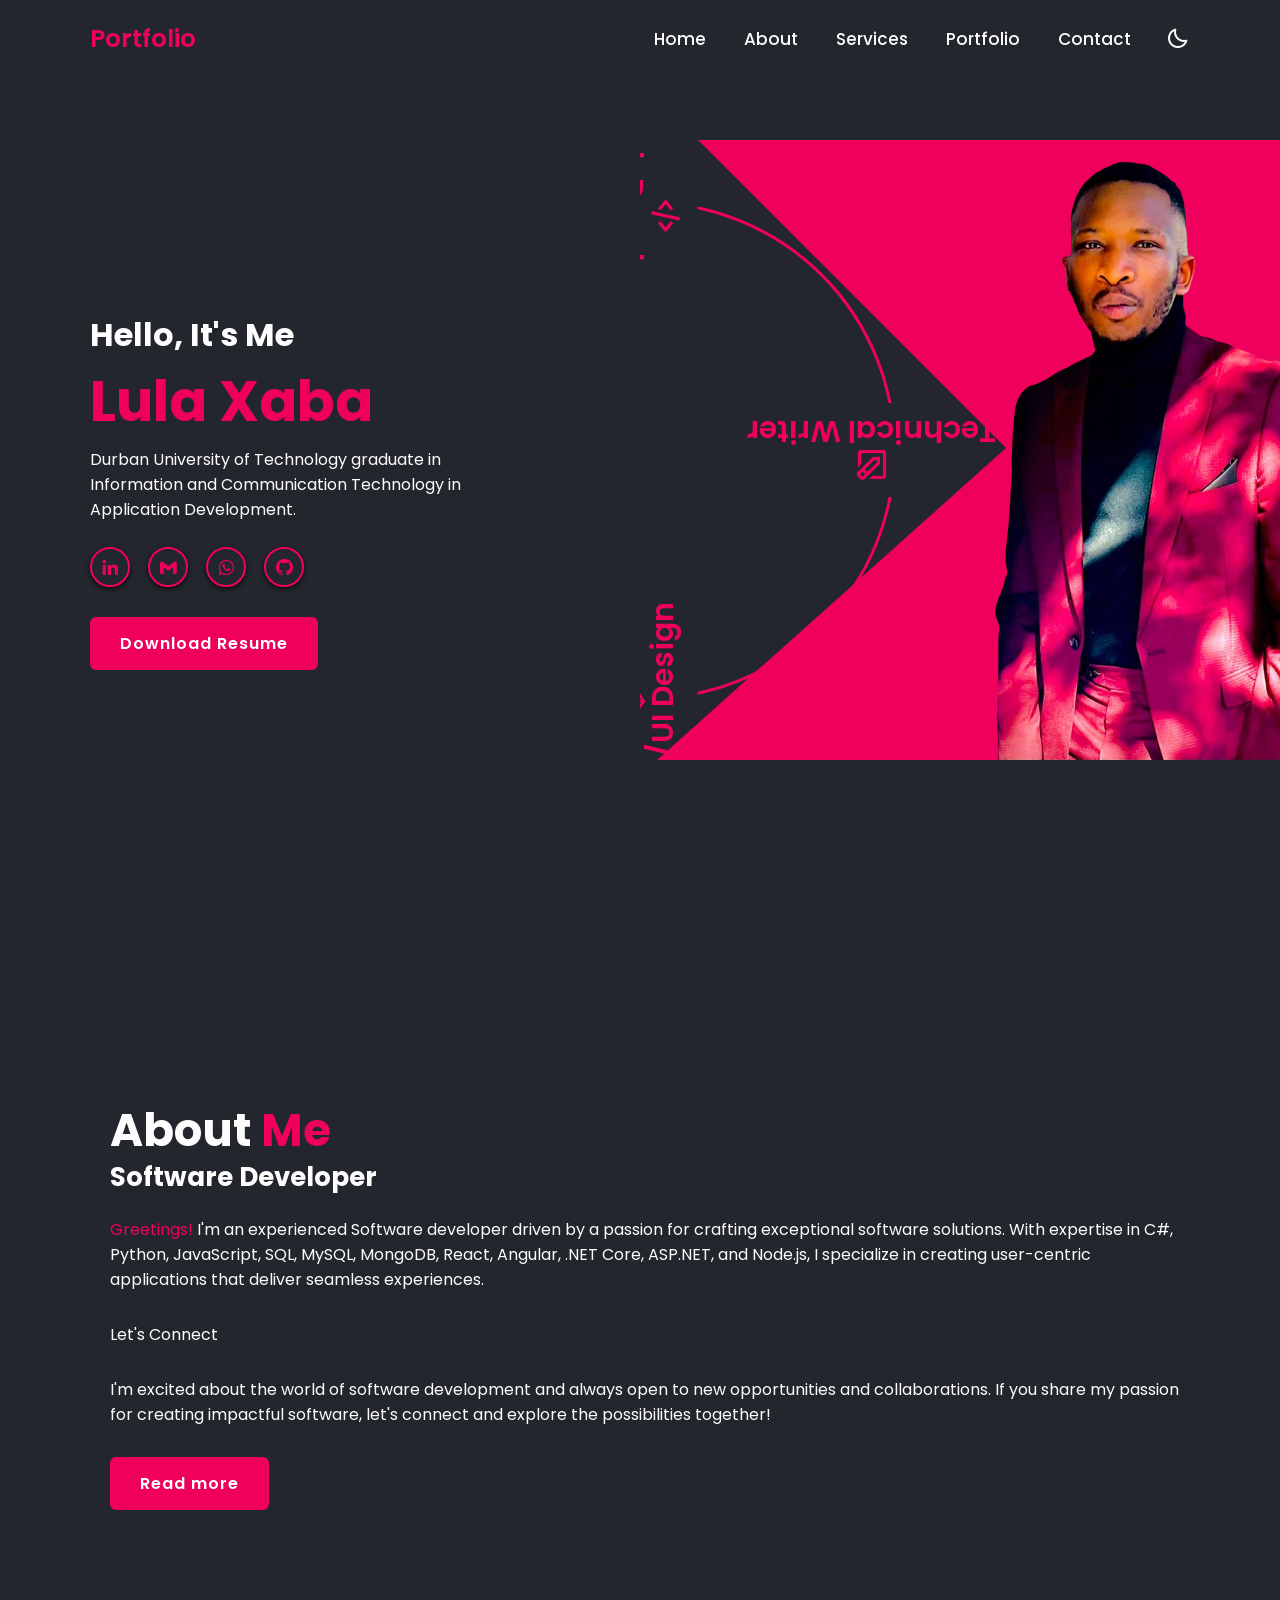
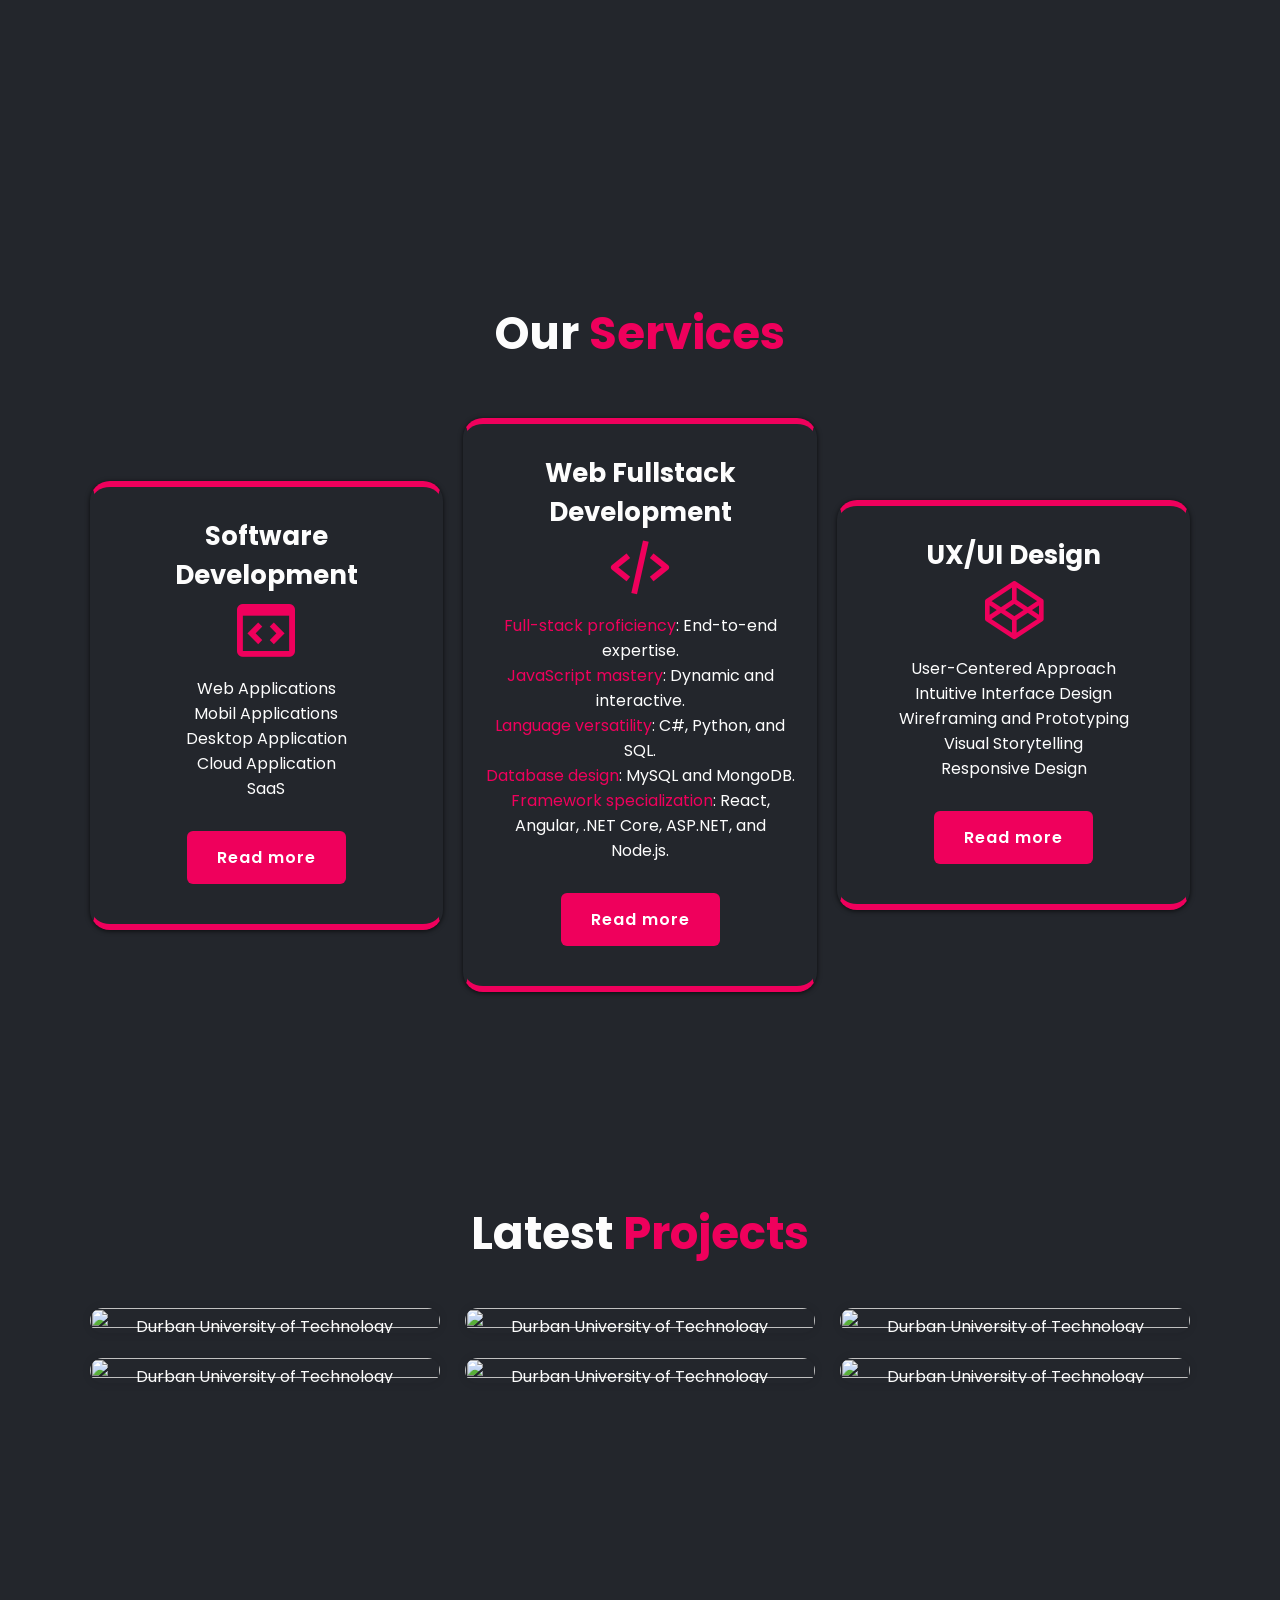
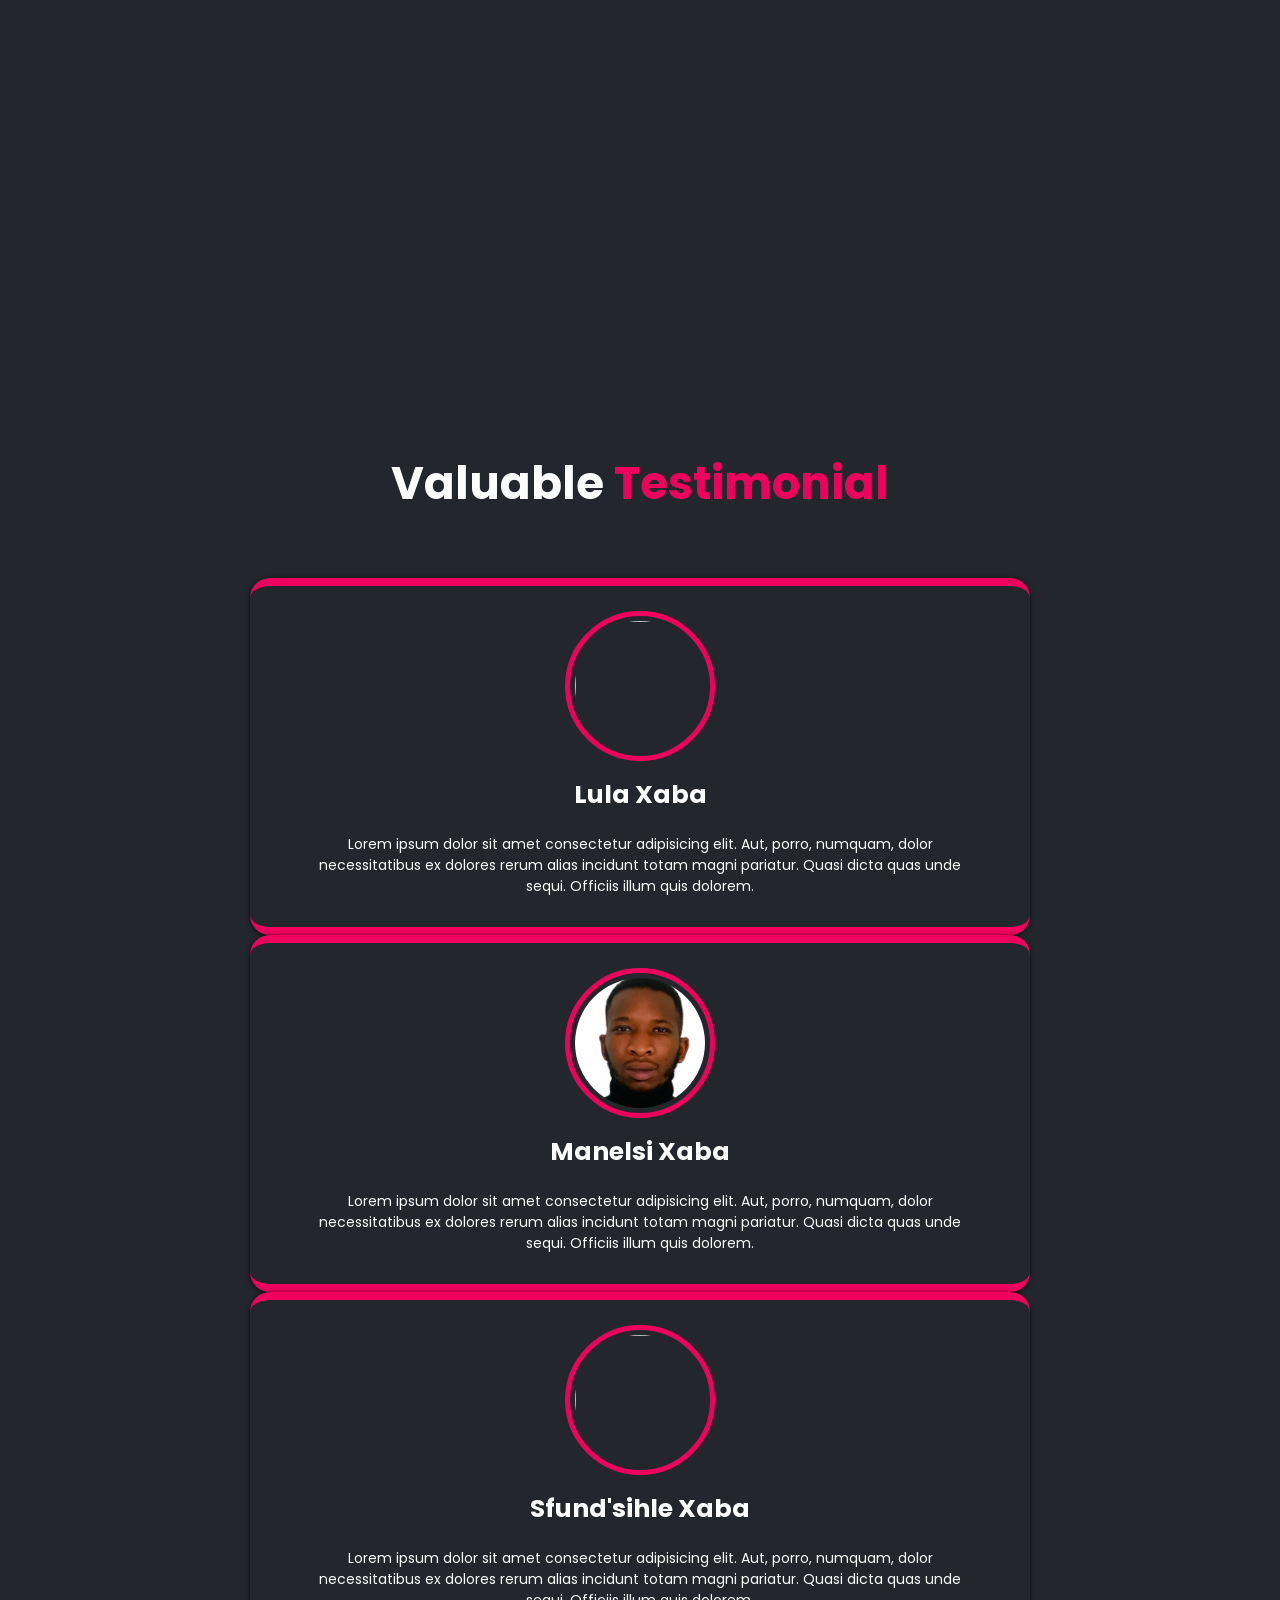
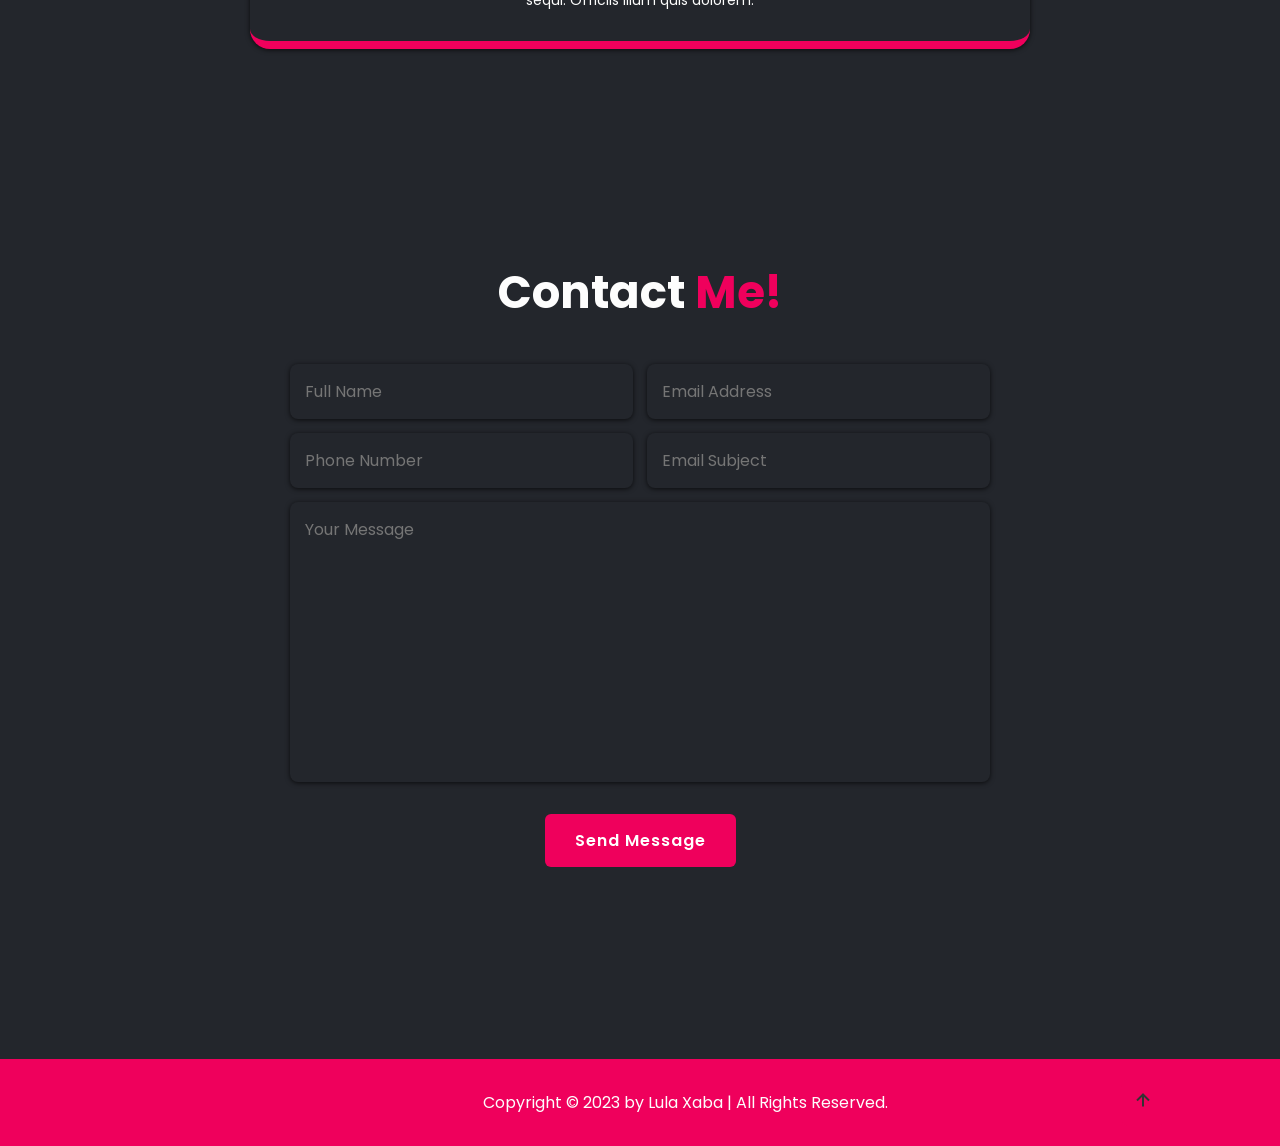
==== LulaPortfolio-11/index.html @ 1a8c3f32 "Update index.html" ====
<!DOCTYPE html>
<html lang="en">
<head>
  <meta charset="UTF-8">
  <meta name="viewport" content="width=device-width, initial-scale=1.0">
  <title>Lula-Xaba</title>

 <!-- swipper CSS -->
 <link rel="stylesheet" href="https://cdn.jsdelivr.net/npm/swipper@9/swipper-bundle.min.css"/>

 <!-- Box icons -->
  <link href="https://unpkg.com/boxicons@2.1.4/css/boxicons.min.css" rel="stylesheet">

  <link rel="icon" type="image/png" href="favicon.png">

 <!-- CSS -->
 <link rel="stylesheet" type="text/css" href="styles.css">
  <link rel="stylesheet" href="style.css">
</head>

<body>
 <!-- Header -->
 <header class="header">
    <a href="#" class="logo">Portfolio</a>
    <box-icon name="menu" id="menu-icon"></box-icon>
    <nav class="navbar">
      <a href="#home" class="active">Home</a>
      <a href="#about">About</a>
      <a href="#services">Services</a>
      <a href="#portfolio">Portfolio</a>
      <a href="#contact">Contact</a>
    </nav>

    <div class="bx bx-moon" id="darkMode-icon"></div>
     <div class="bx bx-menu" id="menu-icon"></div>
 </header>

 <!-- Home section design -->
  <section class="home" id="home">
    <div class="home-content">
      <h3>Hello, It's Me</h3>
      <h1><span>Lula Xaba</span></h1>
      <p>Durban University of Technology graduate in Information and Communication Technology in Application Development.</p>

      <div class="social-media">
        <a href="https://www.linkedin.com/in/lula-xaba-4aa545232/"><i class="bx bxl-linkedin"></i></a>
        <a href="lula.maxprop@gmail.com"><i class="bx bxl-gmail"></i></a>
        <a href="#"><i class="bx bxl-whatsapp"></i></a>
        <a href="#"><i class="bx bxl-github"></i></a>
      </div>
      <a href="#" class="btn">Download Resume</a>
    </div>

    <div class="profession-container">
      <div class="profession-box">

        <div class="profession" style="--i:0;">
          <i class="bx bx-code-block"></i>
          <h3>Software Developer</h3>
        </div>

        <div class="profession" style="--i:1;">
          <i class="bx bx-code-alt"></i>
          <h3>Web Developer</h3>
        </div>

        <div class="profession" style="--i:2;">
          <i class='bx bx-edit' ></i>
           <h3>Technical Writer</h3>
        </div>

        <div class="profession" style="--i:3;">
          <i class="bx bxl-codepen"></i>
          <h3>UX/UI  Design </h3>
        </div>
         
        <div class="circle"></div>

      </div>

      <div class="overlay"></div>

      <div class="home-img">
        <img src="IMG/WhatsApp_Image_2023-08-05_at_00.26.35-removebg-preview.png" alt="">
      </div>

    </div>
  </section>

 <!-- About section -->
  <section class="about" id="about">
    <div class="about-img">
      <img src="img/WhatsApp_Image_2023-08-05_at_00.26.35-removebg-preview.png" alt="">
    </div>

    <div class="about-content">
      <h2 class="heading">About <span>Me</span></h2>
      <h3>Software Developer</h3>
      <p><span>Greetings!</span> I'm an experienced Software developer driven by a passion for crafting exceptional software solutions. With expertise in C#, Python, JavaScript, SQL, MySQL, MongoDB, React, Angular, .NET Core, ASP.NET, and Node.js, I specialize in creating user-centric applications that deliver seamless experiences.

        <P>Let's Connect</P>
        <p>I'm excited about the world of software development and always open to new opportunities and collaborations. If you share my passion for creating impactful software, let's connect and explore the possibilities together!</p>
        
        </p>

      <a href="#" class="btn">Read more</a>
    </div>
  </section>

 <!-- Services section -->
  <section class="services" id="services">
    <h2 class="heading">Our <span>Services</span></h2>

    <div class="services-container">
      <div class="services-box">
        <h3>Software Development</h3>
        <i class="bx bx-code-block"></i>
        <p>Web Applications<br>
          Mobil Applications<br>
          Desktop Application<br>
          Cloud Application<br>
          SaaS
        </p>

        <a href="#" class="btn">Read more</a>
      </div>

      <div class="services-box">
        <h3>Web Fullstack Development</h3>
        <i class="bx bx-code-alt"></i>
        <p><span>Full-stack proficiency</span>: End-to-end expertise. <br>
          <span>JavaScript mastery</span>: Dynamic and interactive.<br>
          <span>Language versatility</span>: C#, Python, and SQL. <br>
          <span>Database design</span>: MySQL and MongoDB. <br>
          <span>Framework specialization</span>: React, Angular, .NET Core, ASP.NET, and Node.js.
        </p>

        <a href="#" class="btn">Read more</a>
      </div>

      <div class="services-box">
        <h3>UX/UI Design</h3>
        <i class="bx bxl-codepen"></i>
        <p>User-Centered Approach<br>
          Intuitive Interface Design<br>
          Wireframing and Prototyping<br>
          Visual Storytelling<br>
          Responsive Design
        </p>
        <a href="#" class="btn">Read more</a>
      </div>
    </div>
  </section>

  <!-- Portfolio section -->
  <section class="portfolio" id="portfolio">
    <h2 class="heading">Latest <span>Projects</span></h2>

     <div class="portfolio-container">
       <div class="portfolio-box">
          <img src="LulaPortfolio-11/IMG/Capture11.PNG" alt="">
          <div class="portfolio-layer">
            <h4>Web Development</h4>
            <p>Durban University of Technology graduate in Information and Communication Technology in Application Development.</p>
            <a href="#"><i class='bx bx-link-external'></i></a>
            <a href="#"><i class="bx bxl-github"></i></a>
          </div>
       </div>
    
       <div class="portfolio-box">
         <img src="img/b4939e93d18ff65cfdd8b8baf148989d.gif" alt="">
         <div class="portfolio-layer">
           <h4>Web Development</h4>
           <p>Durban University of Technology graduate in Information and Communication Technology in Application Development.</p>
           <a href="#"><i class='bx bx-link-external'></i></a>
           <a href="#"><i class="bx bxl-github"></i></a>
         </div>
       </div>
   
        <div class="portfolio-box">
          <img src="img/R.gif" alt="">
          <div class="portfolio-layer">
            <h4>Web Development</h4>
            <p>Durban University of Technology graduate in Information and Communication Technology in Application Development.</p>
            <a href="#"><i class='bx bx-link-external'></i></a>
            <a href="#"><i class="bx bxl-github"></i></a>
            </div>
        </div>

        <div class="portfolio-box">
          <img src="img/v3.gif" alt="">
          <div class="portfolio-layer">
            <h4>Web Development</h4>
            <p>Durban University of Technology graduate in Information and Communication Technology in Application Development.</p>
            <a href="#"><i class='bx bx-link-external'></i></a>
            <a href="#"><i class="bx bxl-github"></i></a>
            </div>
        </div>

        <div class="portfolio-box">
          <img src="img/b937e5a1dff89148ff1291097a0a1afa.gif" alt="">
          <div class="portfolio-layer">
            <h4>Web Development</h4>
            <p>Durban University of Technology graduate in Information and Communication Technology in Application Development.</p>
            <a href="#"><i class='bx bx-link-external'></i></a>
            <a href="#"><i class="bx bxl-github"></i></a>
            </div>
        </div>

        <div class="portfolio-box">
          <img src="img/portfolio_shot1.gif" alt="">
          <div class="portfolio-layer">
            <h4>Web Development</h4>
            <p>Durban University of Technology graduate in Information and Communication Technology in Application Development.</p>
            <a href="#"><i class='bx bx-link-external'></i></a>
            <a href="#"><i class="bx bxl-github"></i></a>
            </div>
        </div>

      </div>
  </section>

  <!-- testimoial section  -->
  <div class="testimoial-container">
    <h2 class="heading">Valuable <span>Testimonial</span></h2>

    <div class="testimoial-wrapper">
      <div class="testimoial-box mySwiper">
        <div class="testimoial-content swiper-wrapper">
          <div class="testimoial-slide swiper-slide">
            <img src="IMG/Screenshot 2023-08-05 014702.png" alt="">
            <h3>Lula Xaba</h3>
            <p>Lorem ipsum dolor sit amet consectetur adipisicing elit. Aut, porro, numquam, dolor necessitatibus ex dolores rerum alias incidunt totam magni pariatur. Quasi dicta quas unde sequi. Officiis illum quis dolorem.</p>
          </div>
        </div>

        <div class="testimoial-content swiper-wrapper">
          <div class="testimoial-slide swiper-slide">
            <img src="IMG/unnamed.jpg" alt="">
            <h3>Manelsi Xaba</h3>
            <p>Lorem ipsum dolor sit amet consectetur adipisicing elit. Aut, porro, numquam, dolor necessitatibus ex dolores rerum alias incidunt totam magni pariatur. Quasi dicta quas unde sequi. Officiis illum quis dolorem.</p>
          </div>
        </div>

        <div class="testimoial-content swiper-wrapper">
          <div class="testimoial-slide swiper-slide">
            <img src="IMG/Screenshot 2023-08-05 014702.png" alt="">
            <h3>Sfund'sihle Xaba</h3>
            <p>Lorem ipsum dolor sit amet consectetur adipisicing elit. Aut, porro, numquam, dolor necessitatibus ex dolores rerum alias incidunt totam magni pariatur. Quasi dicta quas unde sequi. Officiis illum quis dolorem.</p>
          </div>
        </div>

        <div class="swiper-button-next"></div>
        <div class="swiper-button-prev"></div>
        <div class="swiper-pagination"></div>
      </div>
    </div>
  </div>

  <!-- swipper js -->
  <script src="https://cdn.jsdelivr.net/npm/swipper@9/swipper-bundle.min.js"></script>

  <!-- Contact section -->
  <section class="contact" id="contact">
    <h2 class="heading">Contact <span>Me!</span></h2>

    <form action="#">

      <div class="input-box">
        <input type="text"placeholder="Full Name">
        <input type="email"placeholder="Email Address">
      </div>

      <div class="input-box">
        <input type="number"placeholder="Phone Number">
        <input type="text"placeholder="Email Subject">
      </div>
     
      <textarea name="" id="" cols="30" rows="10"  placeholder="Your Message"></textarea>
       <input type="submit" value="Send Message" class="btn">
    </form>
  </section>
  
  <!-- footer section -->
  <footer class="footer">
    <div class="footer-text">
      <p>Copyright &copy; 2023 by Lula Xaba
        | All Rights Reserved.
      </p>
    </div>

    <div class="footer-iconTop">
      <a href="#home"><i class='bx bx-up-arrow-alt'></i></a>
    </div>
  </footer>

  <!-- scroll reveal -->
  <script src="https://unpkg.com/scrollreveal"></script>

 <script src="https://cdn.jsdelivr.net/npm/typed.js@2.0.12"></script>

  <!-- script.JS section -->
  <script src="script.js"></script>
</body>
</html>
---- LulaPortfolio-11/style.css ----
@import url('https://fonts.googleapis.com/css2?family=Poppins:wght@300;400;500;600;700;800;900&display=swap');

* {
  margin: 0;
  padding: 0;
  box-sizing: border-box;
  text-decoration: none;
  border: none;
  outline: none;
  scroll-behavior: smooth;
  font-family: 'Poppins', sans-serif;
}

:root {
  --bg-color: rgb(35, 38, 44);
  --text-color: #fdfdfd;
  --main-color: #EF005C;
  --shadow-color: rgba(0, 0, 0, .7);
}

.dark-mode{
  --bg-color: #fdfdfd;
  --white-color: #fdfdfd;
  --text-color: #333;
  --main-color: #EF005C;
  --shadow-color: rgba(0, 0, 0, .2);
}

html {
  font-size: 62.5%;
  overflow-x: hidden;
}

body {
  height: 100%;
  background: var(--bg-color);
  color: var(--text-color);
  scroll-behavior: smooth;
}

.header{
  position: fixed;
  top: 0;
  left: 0;
  width: 100%;
  padding: 2rem 7%;
  background: transparent;
  display: flex;  
  align-items: center;
  z-index: 100;
} 

.header .sticky{
  background: var(--main-color);
  box-shadow: 0.1rem 1rem var(--shadow-color);
}

.logo {
  font-size: 2.5rem;
  color: var(--main-color);
  font-weight: 600;
  cursor: default;
  margin-right: auto;
}

.navbar a {
  position: relative;
  font-size: 1.7rem;
  color: var(--white-color);
  font-weight: 500;
  margin-right: 3.5rem;
}

.navbar .sticky .navbar a{
  color:var(--text-color) ;
}

.navbar .sticky .navbar a.active{
  color: var(--main-color);
}

.navbar a.active::before{
  content: '';
  position: absolute;
  left: 0;
  bottom: -6px;
  width: 100%;
  height: .2rem;
  background: var(--white-color);
}

.navbar .sticky .navbar a::before{
  background: var(--main-color);
  opacity: .7;
}

#darkMode-icon{
  font-size: 2.4rem;
  color: var(--white-color);
  cursor: pointer;
}

.header .sticky #darkMode-icon{
  color: var(--text-color);
  opacity: .9;
}

#menu-icon{
  font-size: 3.6rem;
  color: var(--text-color);
  display: none;
}

section{
  min-height: 100vh;
  padding: 10rem 7% 2rem;
}

.home {
  display: flex;
  align-items: center;
  bottom: 0;
}

.home .home-content{
  max-width: 44rem;
}

.home-content h3{
  font-size: 3.2rem;
  font-weight: 700;
}

.home-content h1{
  font-size: 5.6rem;
  font-weight: 700;
  margin-bottom: .3rem;
}

.home-content p{
  font-size: 1.6rem;
}

.home-content .social-media a{
  display: inline-flex;
  justify-content: center;
  align-items: center;
  width: 4rem;
  height: 4rem;
  background: transparent;
  border: .2rem solid var(--main-color);
  border-radius: 50%;
  box-shadow: 0 .2rem .5rem var(--shadow-color);
  font-size: 2rem;
  color: var(--main-color);
  margin: 2.5rem 1.5rem 3rem 0;
  transition: .5s ease;
}

.social-media a:hover{
  background: var(--main-color);
  color: var(--white-color);
  box-shadow: 0 0 1rem var(--main-color);
  
}

.btn{
  display: inline-block;
  padding: 1.2rem 2.8rem;
  background: var(--main-color);
  border-radius: .6rem;
  box-shadow: 0 .2 .5rem var(--shadow-color);
  font-size: 1.6rem;
  color: white;
  letter-spacing: .1rem;
  font-weight: 600;
  text-decoration:var(--white-color);
  border: .2rem solid transparent;
  transition: .5s ease;
}

.btn:hover{
  background: transparent;
  color: var(--main-color);
  box-shadow: none;
  border-color: var(--main-color);
}

.home .profession-container{
  position: absolute;
  top: 50%;
  right: 0;
  left: 50%;
  transform: translateY(-50%);
  width: 698px;
  height: 620px;
  overflow: hidden;
  pointer-events: none;
  
}

.home .profession-container .profession-box {
  position: absolute;
  bottom: 0;
  left: 1%;
  transform: translateX(-50%);
  width: 698px;
  height: 620px;
  border-radius: 50%;
  display: flex;
  justify-content: center;
  align-items: center;
  animation: professionRotate 12s linear infinite;
}


@keyframes professionRotate {
  0%,20% {
    transform: rotate(0deg);
  }
  25%,45% {
    transform: rotate(-90deg);
  }
  50%,70% {
    transform: rotate(-180deg);
  }
  75%,95% {
    transform: rotate(-270deg);
  }
  100% {
    transform: rotate(-360deg);
  }
}

.home .profession-box .profession{
  position: absolute;
  left: 0;
  display: flex;
  align-items: center;
  flex-direction: column;
  color: var(--main-color);
  transform: rotate(calc(360deg / 4 * var(--i)));
  transform-origin: 349px;
  background: var(--bg-color);
  padding: 13px 0;
  /* animation: professionRotate 12s linear infinite; */
}

.home .profession-box .profession:nth-child(1) i {
  margin-right: 15px;
}

.home .profession-box .profession:nth-child(2),
.home .profession-box .profession:nth-child(4) {
 padding-bottom: 20px;
}

.home .profession i {
  font-size: 3.8rem ;
}

.home .profession h3{
  font-size: 3rem;
  line-height: 1;
  font-weight: 600;
}

.home .profession-box .circle{
  width: 499px;
  height: 499px;
  border: 3px solid var(--main-color);
  border-radius: 50%;
}

.home .profession-container .overlay {
  position: absolute;
  bottom: 0;
  left: 50%;
  transform: translateX(-50%);
  width: 0;
  height: 0;
  border-top: 349px solid var(--main-color);
  border-right: 315px solid var(--main-color);
  border-bottom: 312px solid var(--main-color);
  border-left: 349px solid transparent;
  animation: none;
}


.home-img img{
  position: absolute;
  bottom: 0%;
  left: 23%;
  /* width: 70%;
  height: 450; */
  right: 0;
  pointer-events:none;
  padding-left: 27%; 
  
}

span{
  color: var(--main-color);
}

.about{
  display: flex;
  justify-content: center;
  align-items: center;
  gap: 2rem;
  background: var(--secound-bg-color);
} 

.heading{
  text-align: center;
  font-size: 4.5rem;
}

.about-content{
  padding-left: center;
  padding-bottom: 15%;
}


.about-content h2{
  text-align: left;
  line-height: 1.2;
}

.about-content h3{
  font-size: 2.6rem;
}

.about-content p{
  font-size: 1.6rem;
  margin: 2rem 0 3rem;
}

.about-img img{

 padding-bottom: 20%;
}

.services-container{
  display: flex;
  justify-content: center;
  align-items: center;
  flex-wrap: wrap;
  gap: 2rem;
}

.services-container .services-box{
  flex: 1 1 30rem;
  background: var(--bg-color);
  padding: 3rem 2rem 4rem;
  border-radius: 2rem;
  text-align: center;
  border: .2rem solid var(--bg-color);
  transform: .5s ease;
  box-shadow: 0 .1rem .5rem var(--shadow-color);
  border-top: .6rem solid var(--main-color);
  border-bottom: .6rem solid var(--main-color);
  transition: .5s ease ;
}

.services-container .services-box:hover{
  box-shadow: 0 .1rem 2rem var(--shadow-color);
  transform: scale(1.02);
}

.services-box i{
  font-size: 7rem;
  color: var(--main-color);
}

.services h2{
  margin-bottom: 5rem;
}

.services-box h3{
  font-size: 2.6rem;
  transition: .5s ease;
}

.services-box :hover h3{
color: var(--main-color);
}


.services-box p{
  font-size: 1.6rem;
  margin: 1rem 0 3rem;
}

.services-container .services-box:hover{
  border-color: var(--main-color);
  transform: scale(1.02);
}

.portfolio{
  padding-bottom: 10rem;
}

.portfolio{
  background: var(--secound-bg-color);
}

.portfolio h2{
  margin-bottom: 4rem;
}

.portfolio .portfolio-container{
  display: grid;
  grid-template-columns: repeat(3, 1fr);
  align-items: center;
  gap: 2.5rem;

}

.portfolio-container{
  display: grid;
  grid-template-columns: repeat(3, 1fr);
  align-items: center;
  gap: 2.5rem;
}

.portfolio-container .portfolio-box{
  position: relative;
  border-radius: 2rem;
  box-shadow: 0 0 1rem rgba(0, 0, 0, .1);
  overflow: hidden;
  display: flex;
}

.portfolio-box img {
  width: 100%;
  height: 25%;
  transition: .5 ease;
}

.portfolio-box .portfolio-layer{
  position: absolute;
  bottom: 0;
  left: 0;
  width: 100%;
  height: 100%;
  background: linear-gradient(rgba(0, 0, 0, .1), var(--main-color));
  color: var(--white-color);
  display: flex;
  justify-content: center;
  align-items: center;
  flex-direction: column;
  text-align: center;
  padding: 0 4rem;
  transform: translateY(100%);
  transition: .5s ease;
}

.portfolio-layer h4{
  font-size: 3rem;
}

.portfolio-layer p{
  font-size: 1.6rem;
  margin: .3rem 0 1rem;
}

.portfolio-layer a{
  display: inline-flex;
  justify-content: center;
  align-items: center;
  width: 5rem;
  height: 5rem;
  background: var(--white-color);
  border-radius: 50%;
}

.portfolio-layer a i{
  font-size: 2.3rem;
  color: var(--bg-color);
}

.portfolio-box:hover img{
  transform: scale(1.1);
  }
  
  
.portfolio-box:hover .portfolio-layer{
  transform: translateY(0);
}

.testimoial-container{
  display: flex;
  align-items: center;
  flex-direction: column;
  width: 100%;
  padding: 5rem 1rem;
}

.testimoial-wrapper .testimoial-box{
  padding: 1rem;
  border-radius: 2rem;
  overflow: hidden;
}

.testimoial-container .testimoial-wrapper{
  position: relative;
  max-width: 90rem;
  width: 100%;
  padding: 5rem;
}

.testimoial-container .testimoial-slide{
  display: flex;
  align-items: center;
  flex-direction: column;
  background: var(--bg-color);
  border-radius: 2rem;
  box-shadow: 0 .1rem .5rem var(--shadow-color);
  padding: 3rem 5rem;
  border-top: .8rem solid var(--main-color);
  border-bottom: .8rem solid var(--main-color);
}

.testimoial-slide img{
  width: 14rem;
  height: 14rem;
  object-fit: cover;
  border-radius: 50%;
  border: .5rem solid var(--bg-color);
  outline: .5rem solid var(--main-color);
}

.testimoial-slide h3{
  font-size: 2.5rem;
  margin: 2rem 0;
}

.testimoial-slide p{
  font-size: 1.4rem;
  text-align: center;
}

.testimoial-box .swiper-button-next,
.testimoial-box .swiper-button-prev{
  color: var(--main-color);
}

.testimoial-box .swiper-button-next{
  right: 0;
}

.testimoial-box .swiper-button-prev{
  left: 0;
}

.testimoial-box .swiper-pagination-bullet {
  background: rgba(0, 0, 0, .8);
}

.testimoial-box .swiper-pagination-bullet-active{
  background: var(--main-color);
}

.contact h2{
  margin-bottom: 3rem;  
}

.contact form{
  max-width: 70rem;
  margin: 1rem auto;
  text-align: center;
  margin-bottom: 3rem;
}

.contact form .input-box{
  display: flex;
  justify-content: space-between;
  flex-wrap: wrap;
}

.contact form .input-box input,
.contact form textarea{
  width: 100%;
  padding: 1.5rem;
  font-size: 1.6rem;
  color: var(--text-color);
  background: var(--bg-color);
  border-radius: .8rem;
  margin: .7rem 0;
  box-shadow: 0 .1rem .5rem var(--shadow-color);
}

.contact form .input-box input{
  width: 49%;
}

.contact form textarea{
  resize: none;
}

.contact form .btn{
  margin-top: 2rem;
  cursor: pointer;
}

.footer{
  display: flex;
  justify-content: space-between;
  align-items: center;
  flex-wrap: wrap;
  padding: 2rem 9%;
  background: var(--main-color);
}

.footer-text{
  margin-left: 35%;
}

.footer-text p{
  font-size: 1.6rem;
  text-align: center;
  color: var(--white-color);
}

.footer-iconTop{
  display: inline-flex;
  justify-content: center;
  align-items: center;
  padding: .8rem;
  background: var(--main-color);
  border-radius: .8rem;
}

.footer-iconTop a{
  display: inline;
  justify-content: center;
  align-items: center;
  background: var(--white-color);
  border-radius: .8ram;
  border: .2rem solid var(--main-color);
  outline: .2rem solid transparent;
  transition: .5s ease;
}

.footer-iconTop a:hover{
  outline-color: var(--white-color);
}

.footer-iconTop a i{
  font-size: 2.4rem;
  color: #333;
}


/***************************** old css ***************************************************/



@keyframes floatImage{
  0%{
    transform: translateY(0);
  }
  50%{
    transform: translateY(-2.4 rem);
  }
  100%{
    transform: translateY(0);
  }
}
   



/* BREAKPOINTS */

@media(max-width: 1200px){
  html{
    font-size: 55%;
  }
  .home .profession-container{
    height: 85.8rem;
  }
  .home .profession-container .profession-box{
    right: -12rem;
    height: 85.8rem;
  }
  .home .profession-container .overlay{
    right: -9rem;
  }
}


@media(max-width: 1024px){
  .header{
    padding: 2rem 3%;
  }

  section{
    padding: 10rem 3% 2rem;
  }

  .home .profession-container .profession-box{
    right: -22rem;

  }

  .home .profession-container .overlay{
    right: -15rem;
  }


  /* .services h2{
    padding-bottom: 7rem;
  }

  .portfolio {
    padding-bottom: 7rem;
  }

  .contact{
    min-height: auto;
  }

  .footer{
    padding: 2rem 3%;
  } */
}

@media(max-width: 991px){
  .navbar a:nth-child(1),
  .navbar a:nth-child(2){
    color: var(--main-color);  
  }

  .navbar a.active::before{
    background: var(--main-color);
    opacity: .7;
  }
  .home .home-content{
    max-width: 50rem;
  }
  .home .profession-container .profession-box{
    right: -45rem;
  }
  .home .profession-container .overlay{
    right: -39.5rem;
  }
  .home-img img{
    display: none;
  }
  .services,
  .portfolio{
    padding-bottom: 7rem;
  }
  .contact{
    min-height: auto;
  }
  .footer{
    padding: 2rem 3%;
  }
}


@media(max-width: 768px){
  #menu-icon{
    display: block;
  }

  #darkMode-icon{
    position: absolute;
    right: 7rem;
    font-size: 2.6rem;
    color: var(--text-color);
    margin-bottom: .1rem;
  }

  .navbar{
    position: absolute;
    top: 100%;
    left: 0;
    width: 100%;
    padding: 1rem 3%;
    background: var(--bg-color);
    border-top: .1rem solid rgba(0,0,0,.2);
    box-shadow: 0 .5rem 1rem rgba(0,0,0,.1);
    display: none;
   
  } 

  .navbar .active{
    display: block;
  } 

  .navbar a{
    display: block;
    font-size: 2rem;
    margin: 3rem;
  }

  .navbar a:nth-child(1),
  .navbar a:nth-child(2){
    color: var(--text-color);  
  }

  .navbar a.active{
    color: var(--main-color);
  } 

  .navbar a::before{
    display: block;
  } 

  .home{
    padding: 0 3% 23rem;
    justify-content: center;
    text-align: center;
  }

  .home-content h3{
    font-size: 2.6rem;
  }

  .home-content h1{
    font-size: 5rem;
  }

  .home-content .social-media a{
    margin: 2.5rem .75rem .3rem;
  }

  .home .profession-container{
    left: 0;
    width: 100%;
    height: 100%;
  }

  .home .profession-container .profession-box{
    position: fixed;
    top: 60%;
    left: 0;
    border-radius: 0;
    width: 100%;
  }

  .home .profession-box .profession{
    padding: 0 13px;
    left: auto;
    transform-origin: 0;
  }

  .home .profession-box .profession:nth-child(1){
    transform: rotate(-90deg) translate(-120px, -210px);
  }

  .home .profession-box .profession:nth-child(1) i{
    margin-right: 0;
  }

  .home .profession-box .profession:nth-child(2){
    transform: rotate(0deg) translate(0px, -335px);
  }

  .home .profession-box .profession:nth-child(3){
    transform: rotate(90deg) translate(-11px, -450px);
  }

  .home .profession-box .profession:nth-child(4){
    transform: rotate(180deg) translate(-220px, -335px);
  }

  .home .profession-box .circle{
    position: fixed;
    width: 670px;
    height: 670px;
    z-index: -1;
  }
 
  .home .profession-container .overlay{
    position: fixed;
    top: 70rem;
    left: 50%;
    right: 0;transform: rotate(90deg) translate(-50%, 50%) scaleY(3);
    border-width: 23.9rem;

  }

  .about{
    flex-direction: column-reverse;
    text-align: center;
  }

  .about-content h2{
    text-align: center;
  }

  .about-img img{
    width: 70vw; 
    margin-top: -2rem;
  }

  .services h2, 
  .portfolio h2{
    margin-bottom: 3rem;
  }

  .portfolio .portfolio-container{
    grid-template-columns: repeat(2, 1fr);
  }

  .testimoial-container .testimoial-wrapper{
    padding: 5rem 0;
  }

  .testimoial-container .testimoial-slide{
    padding: 3rem 2rem;
  }

  .testimoial-box .swiper-button-next,
  .testimoial-box .swiper-button-prev{
    display: none;
  }

}


@media(max-width: 617px){
  .portfolio-container{
    grid-template-columns: 1fr;
  }
}

@media(max-width: 450px){
  html{
    font-size: 50%;
  }

  #darkMode-icon{
    right: 6rem;
  }

  .home{
    padding: 0 3% 30rem;
  }

  .home .profession-box .profession:nth-child(1){
    transform: rotate(-90deg) translate(-110px, -220px);
  }

  .home .profession-box .profession:nth-child(2){
    transform: rotate(0deg) translate(5px, -335px);
  }

  .home .profession-box .profession:nth-child(3){
    transform: rotate(90deg) translate(-105px, -440px);
  }

  .home .profession-box .profession:nth-child(4){
    transform: rotate(180deg) translate(-210px, -335px);
  }

  .contact form .input-box input{
    width: 100%;
  }
}

@media(max-width: 365px){

  .about-img img{
    width: 90vw;
  }

  .footer{
    flex-direction: column-reverse;
  }

  .footer p{
    text-align: center;
    margin-top: 2rem;
  }
}
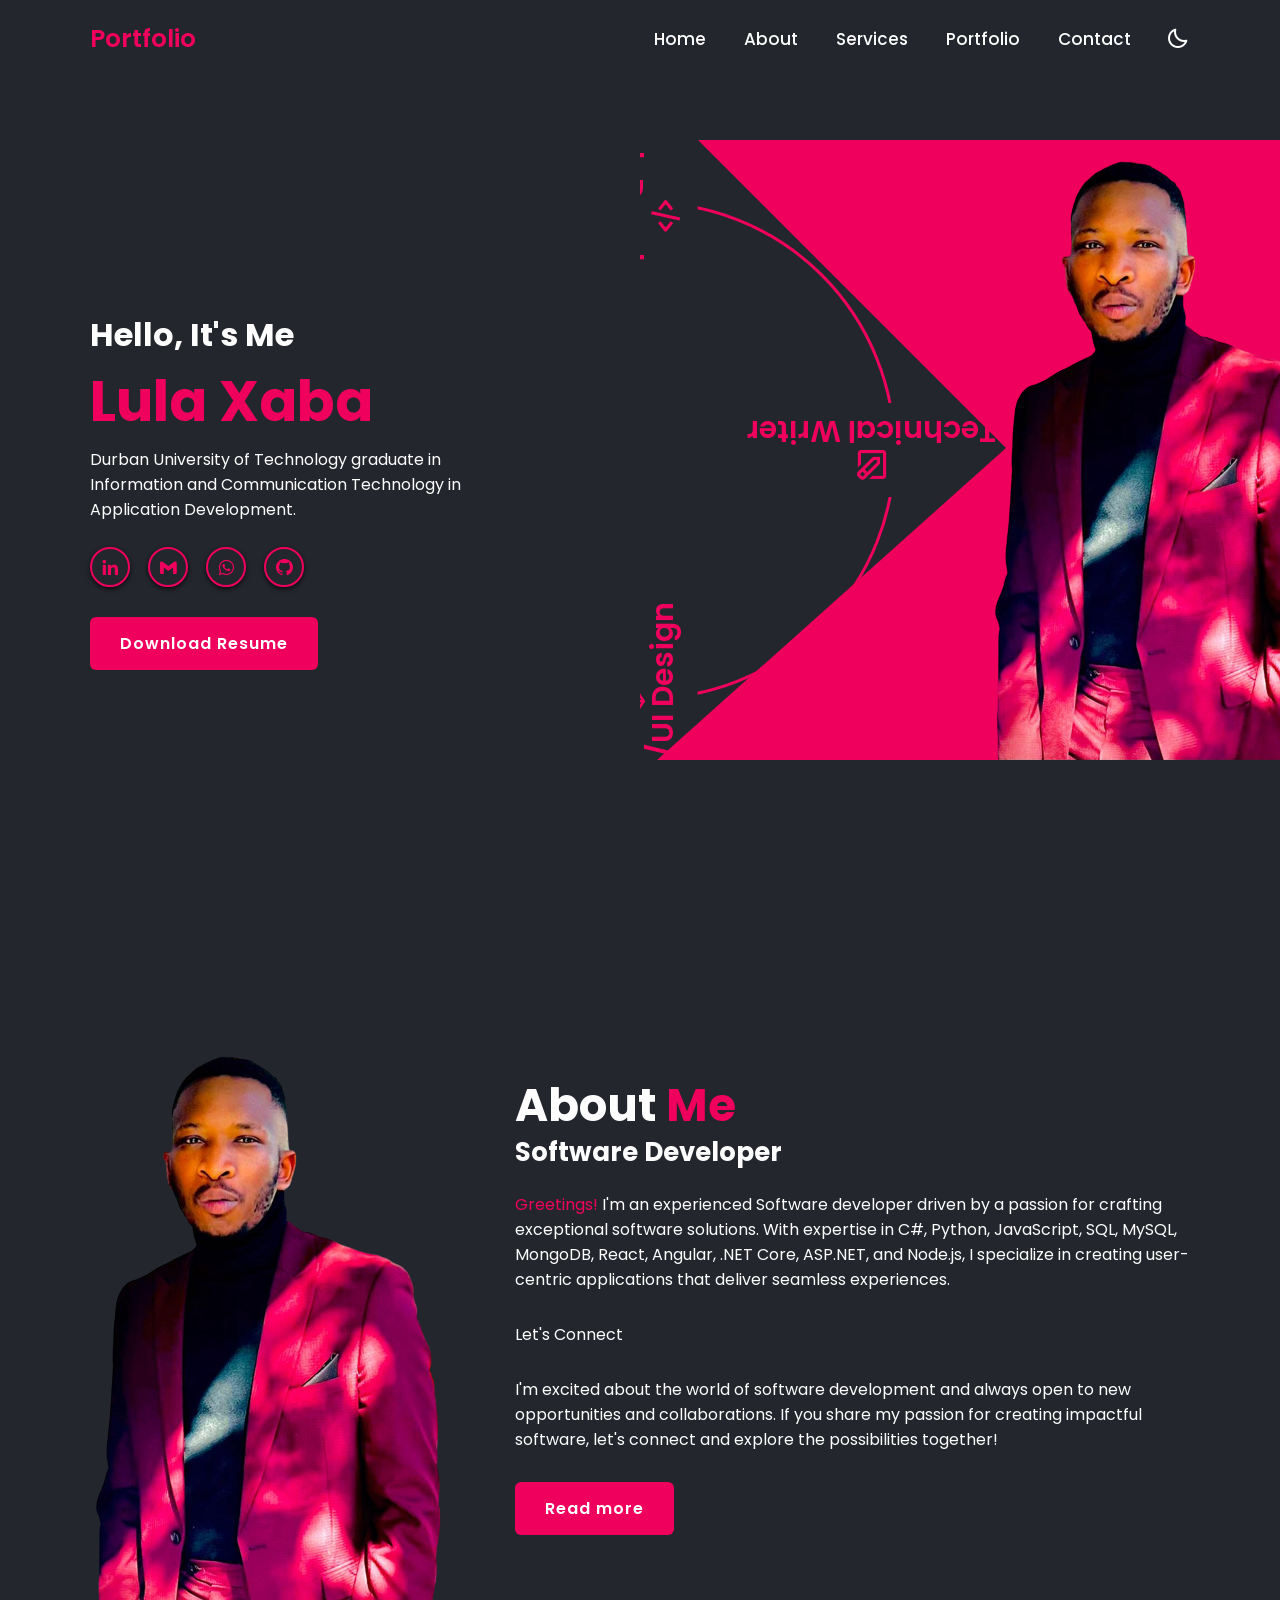
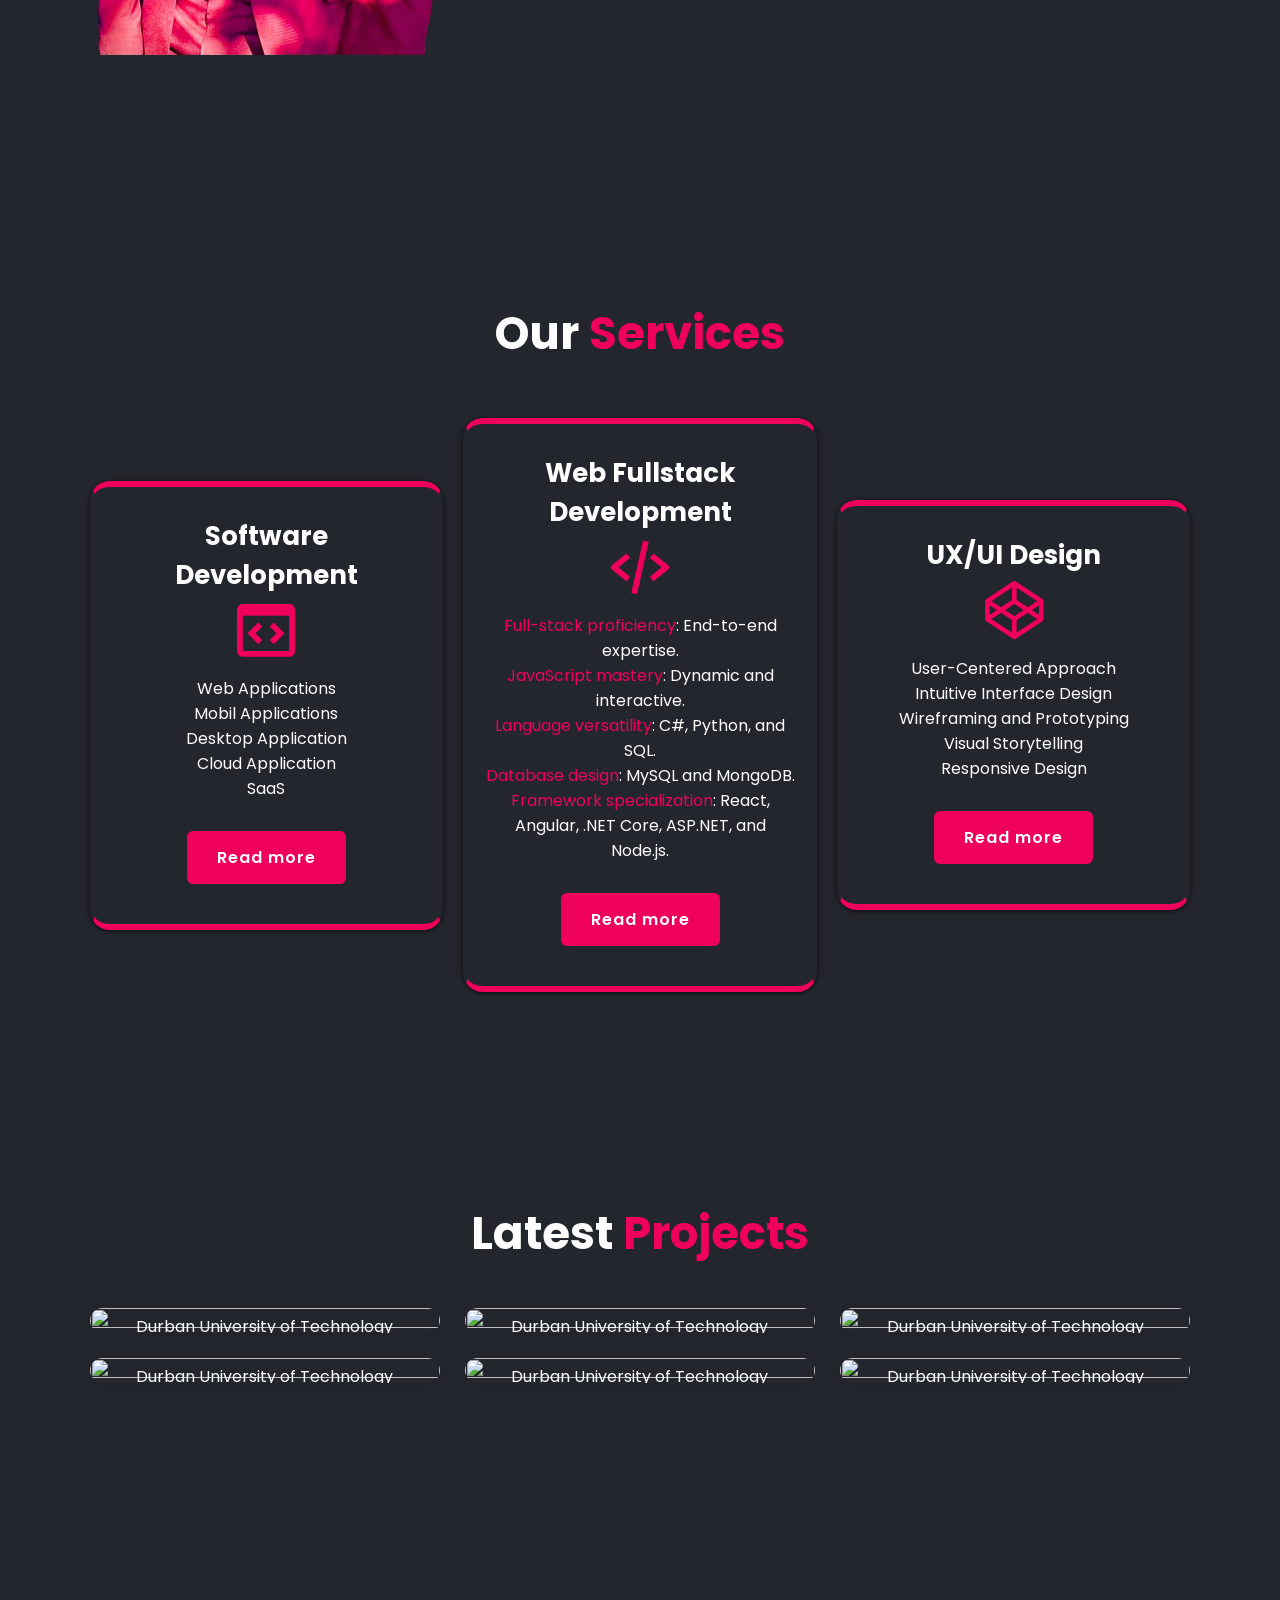
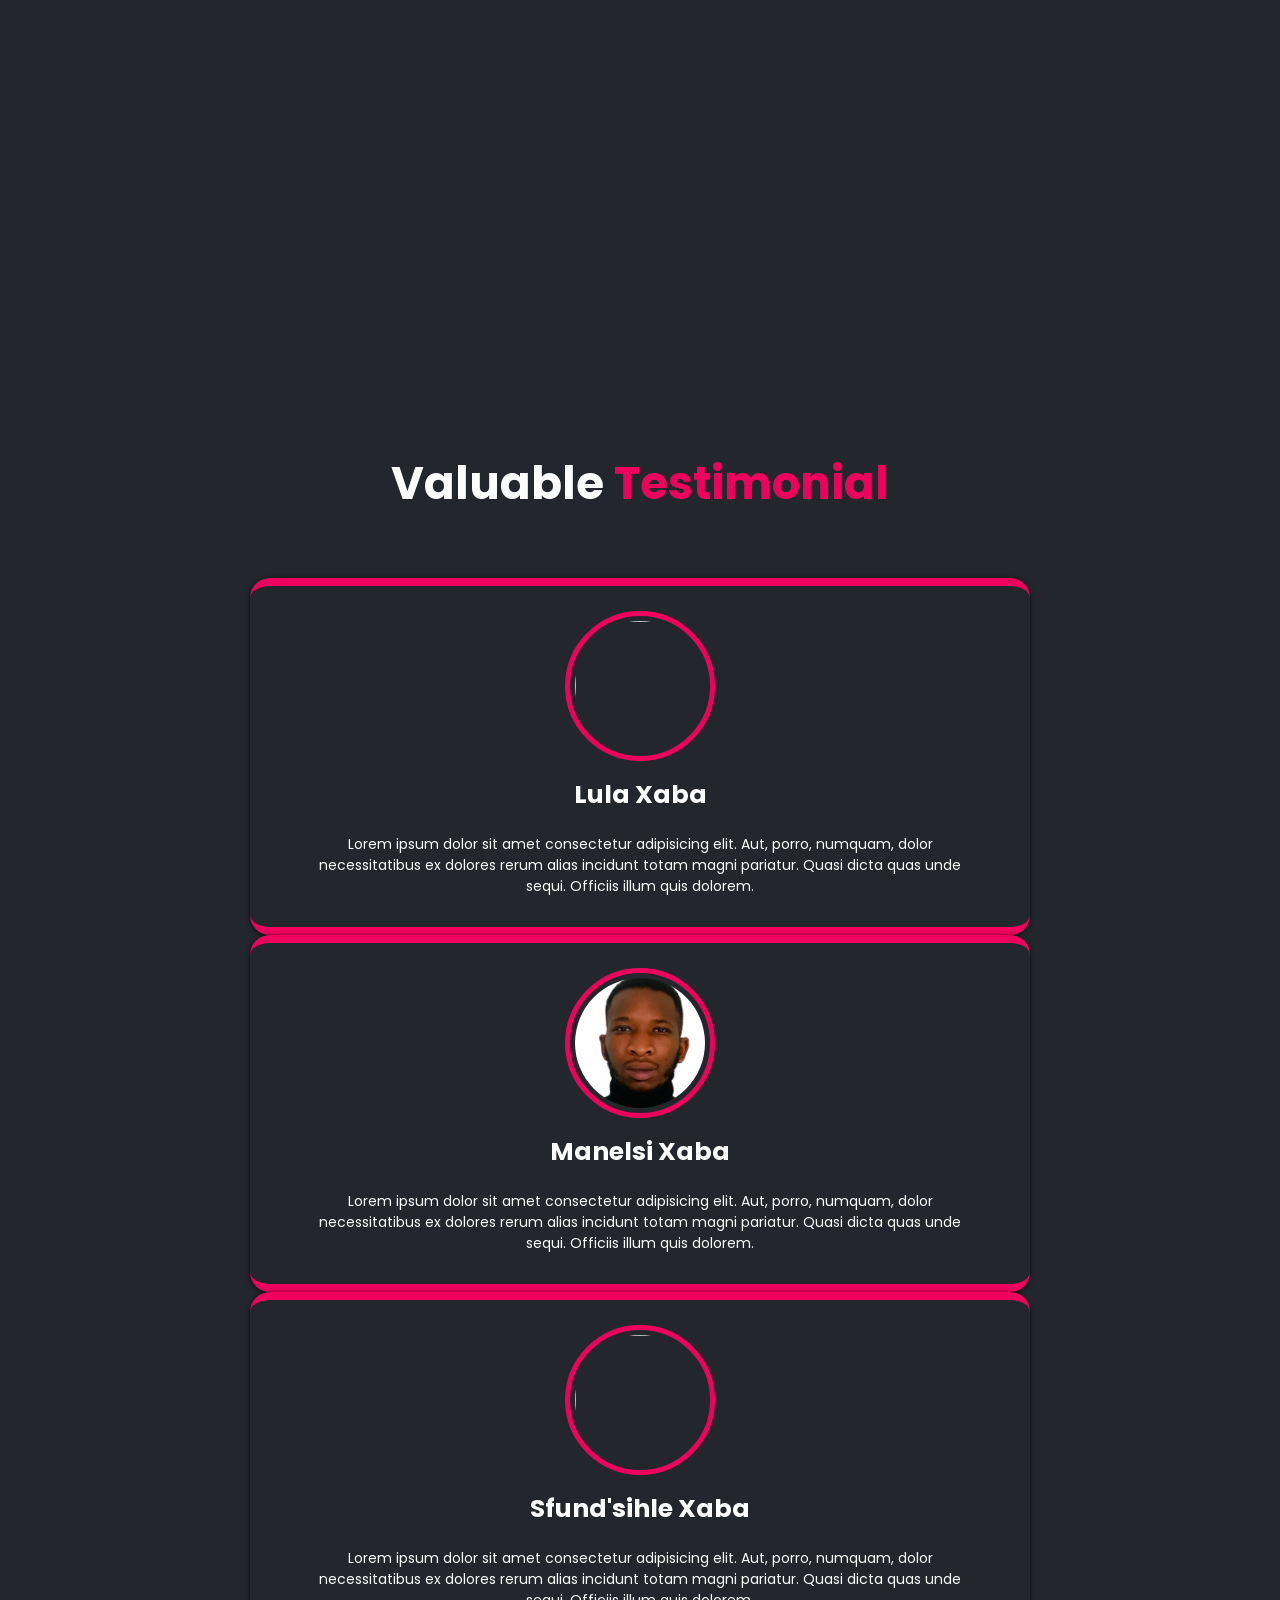
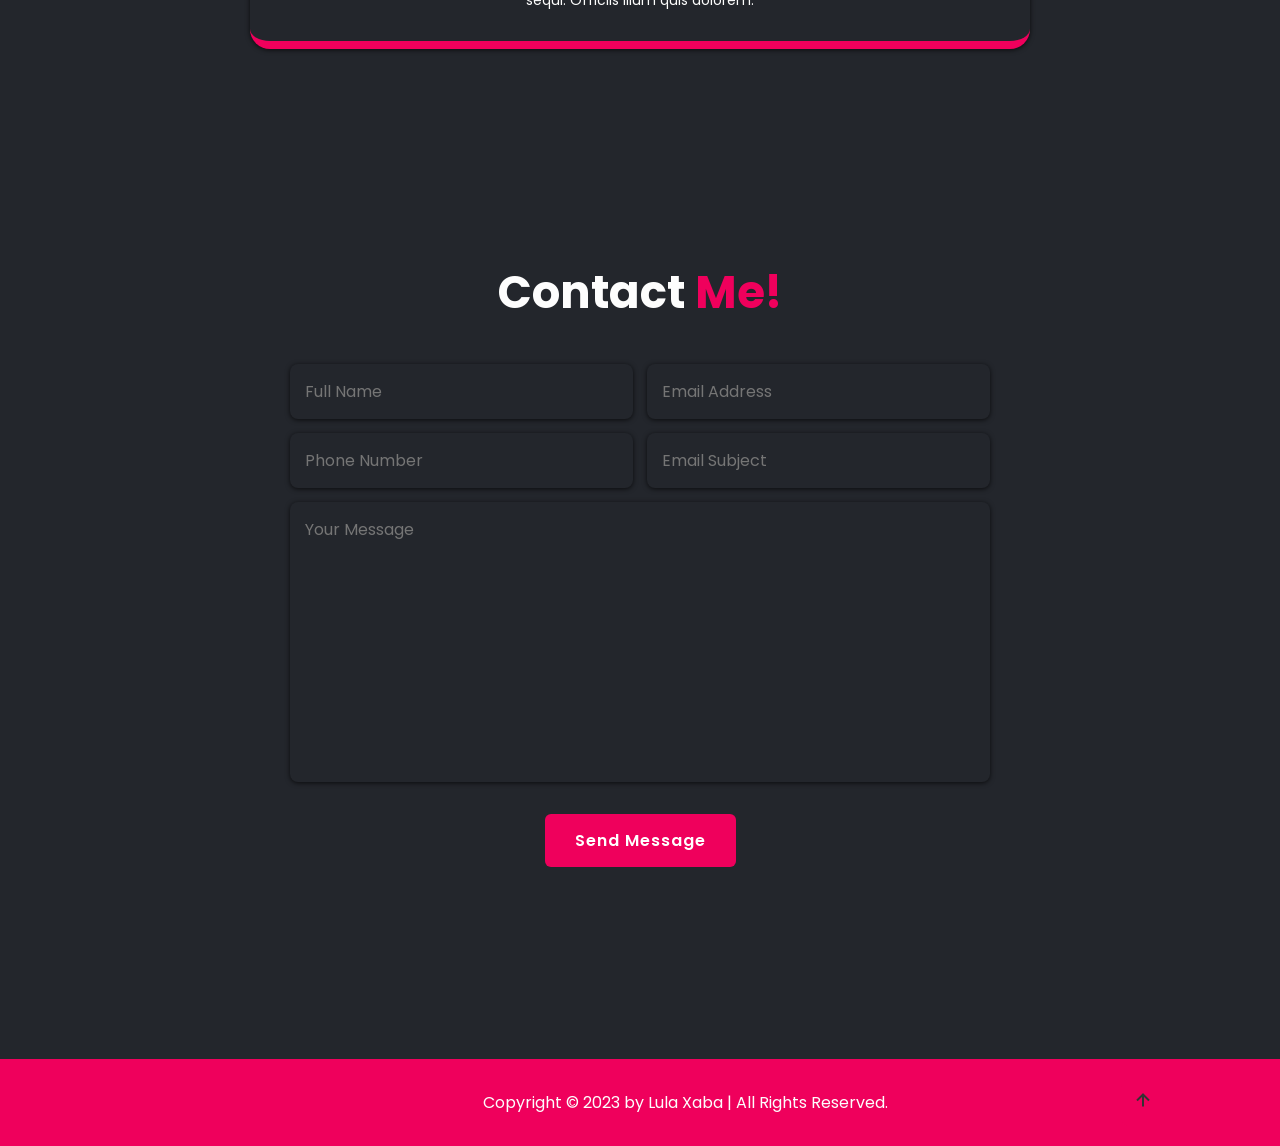
==== commit 8876b8bb: "Update index.html" ====
--- a/LulaPortfolio-11/index.html
+++ b/LulaPortfolio-11/index.html
@@ -90,7 +90,7 @@
  <!-- About section -->
   <section class="about" id="about">
     <div class="about-img">
-      <img src="img/WhatsApp_Image_2023-08-05_at_00.26.35-removebg-preview.png" alt="">
+      <img src="IMG/WhatsApp_Image_2023-08-05_at_00.26.35-removebg-preview.png" alt="">
     </div>
 
     <div class="about-content">
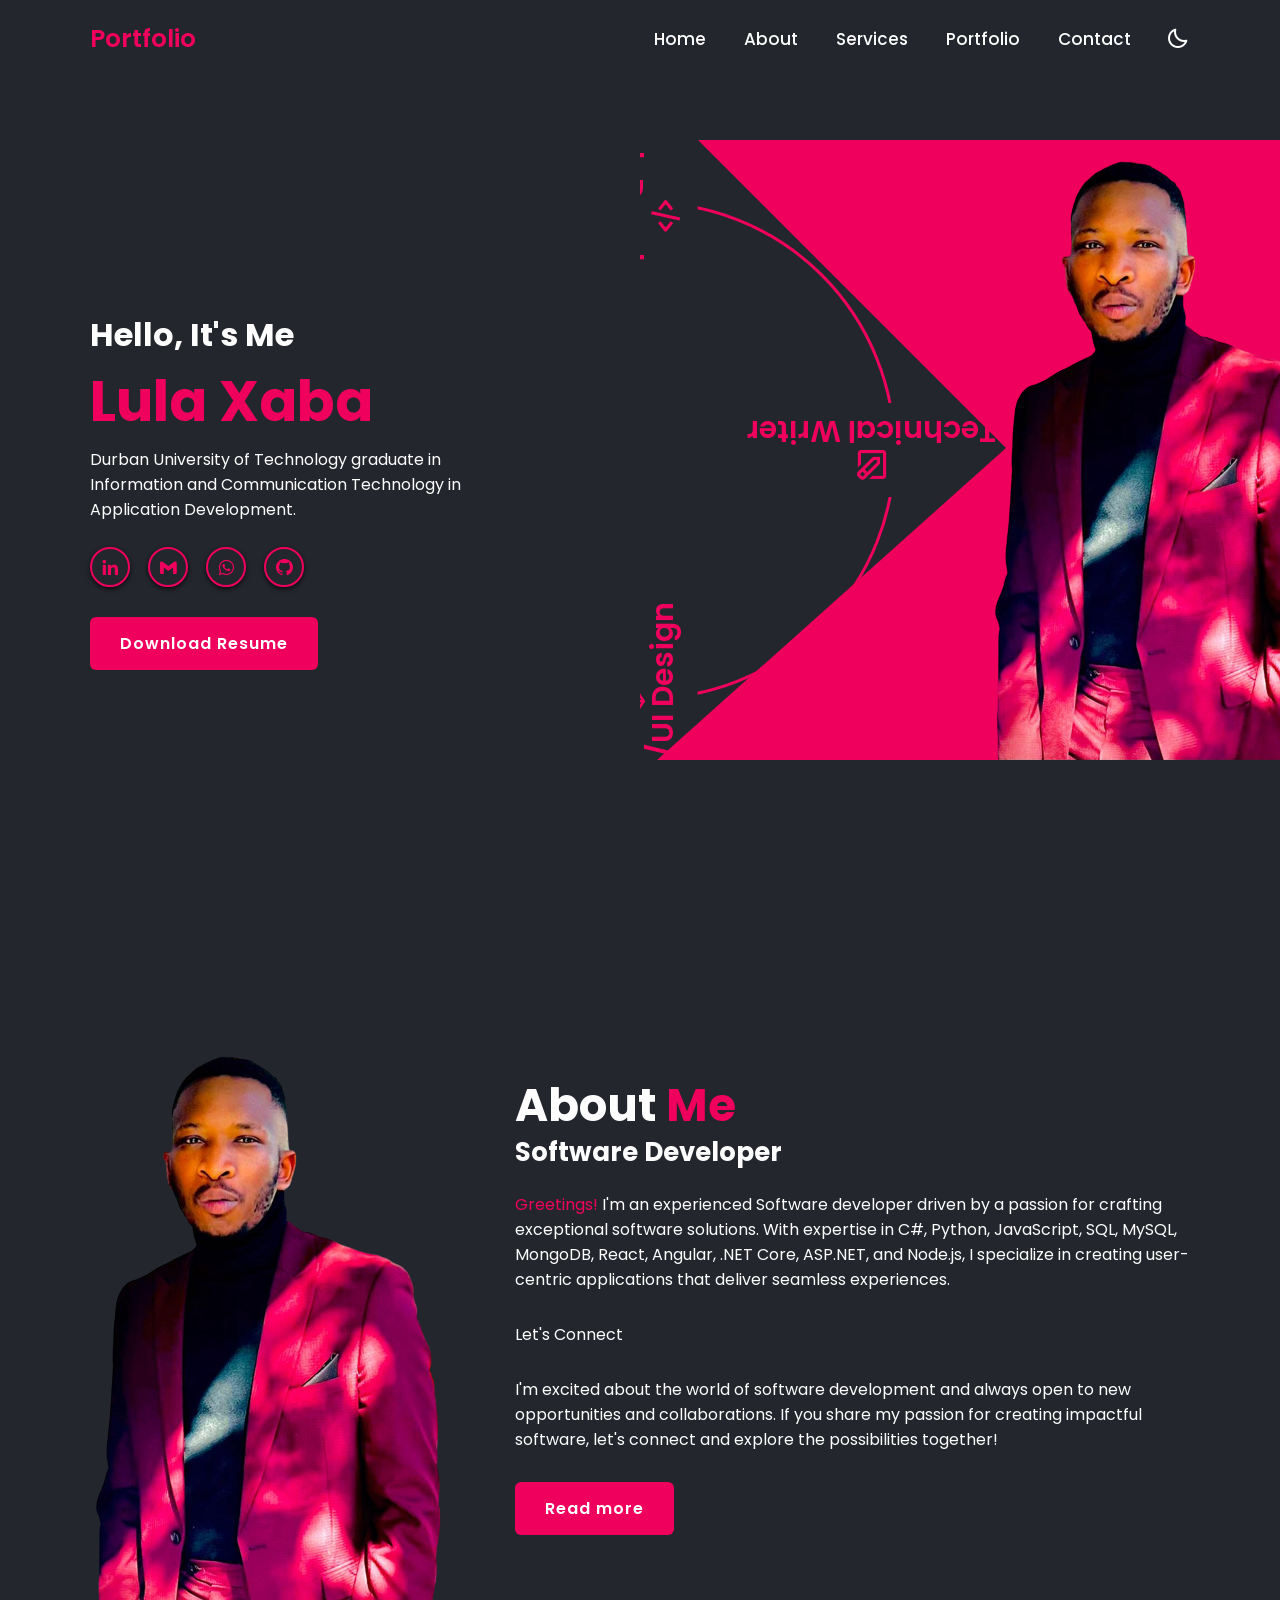
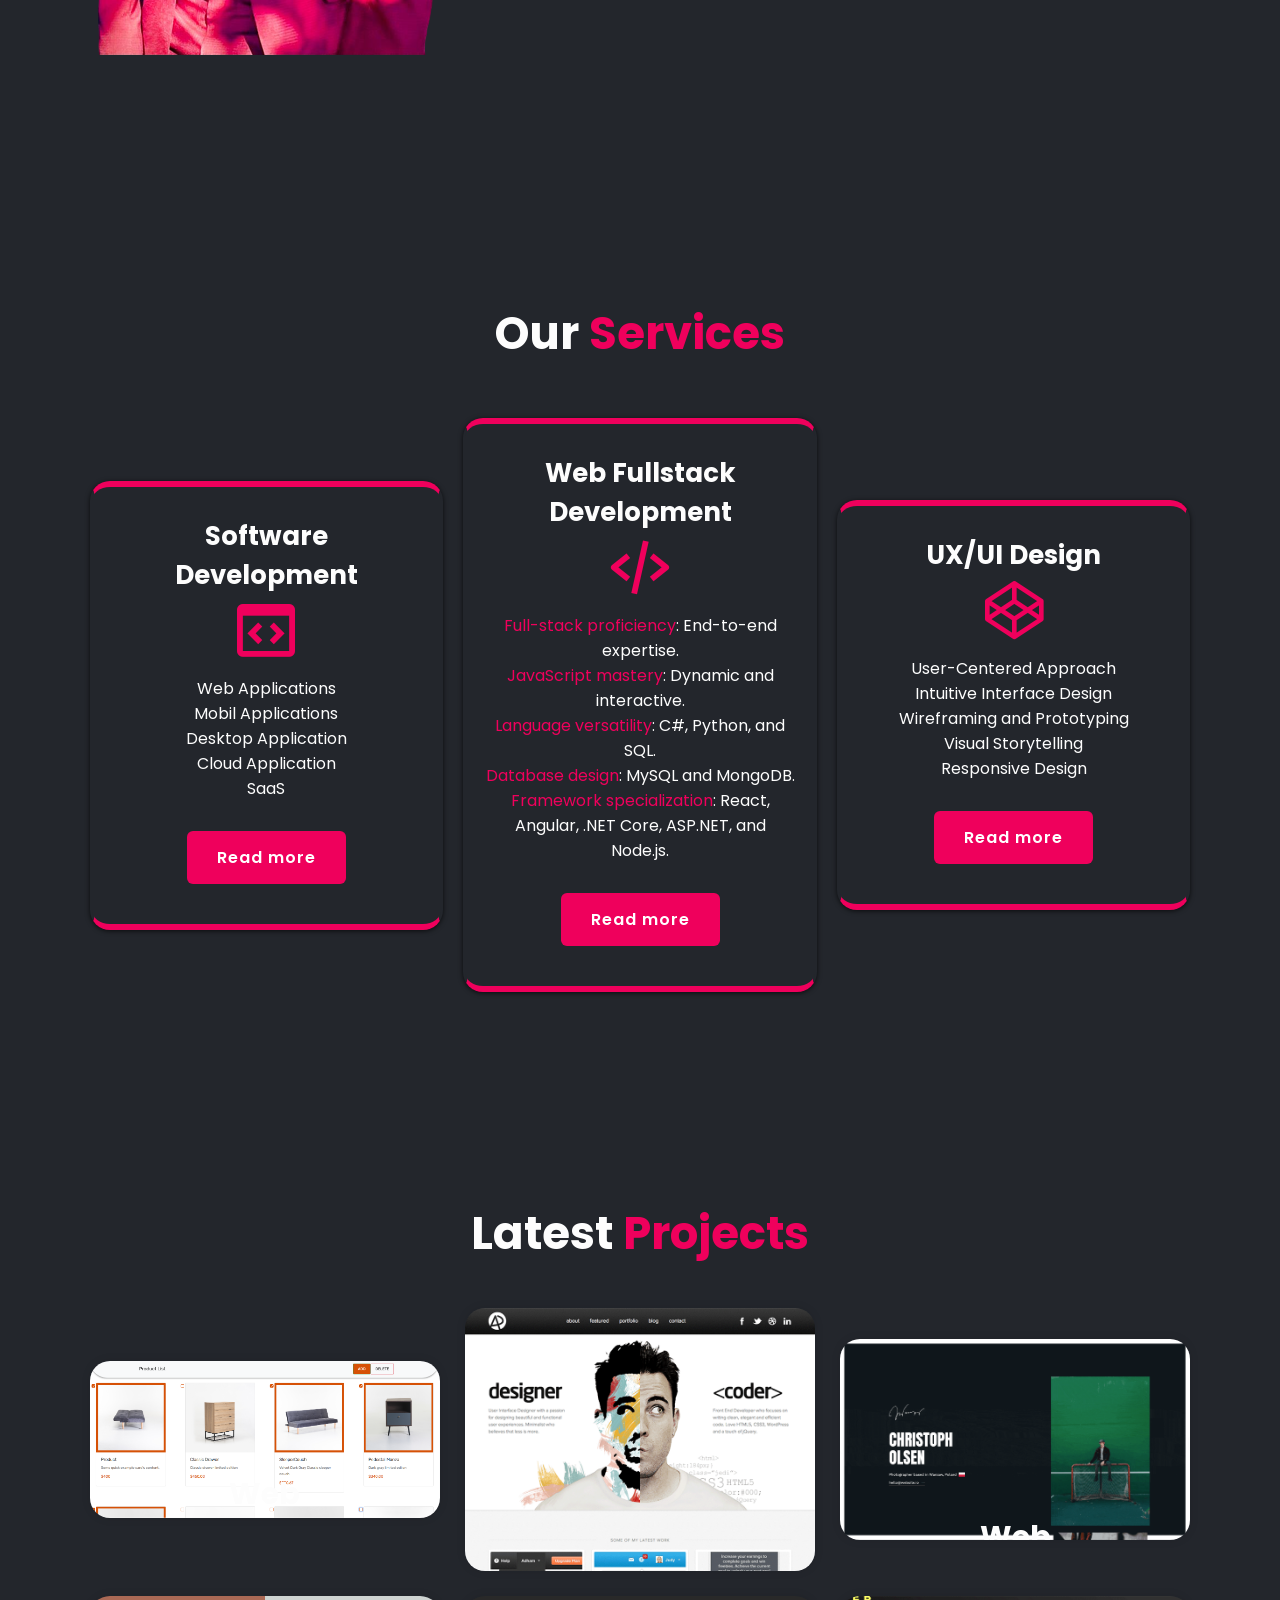
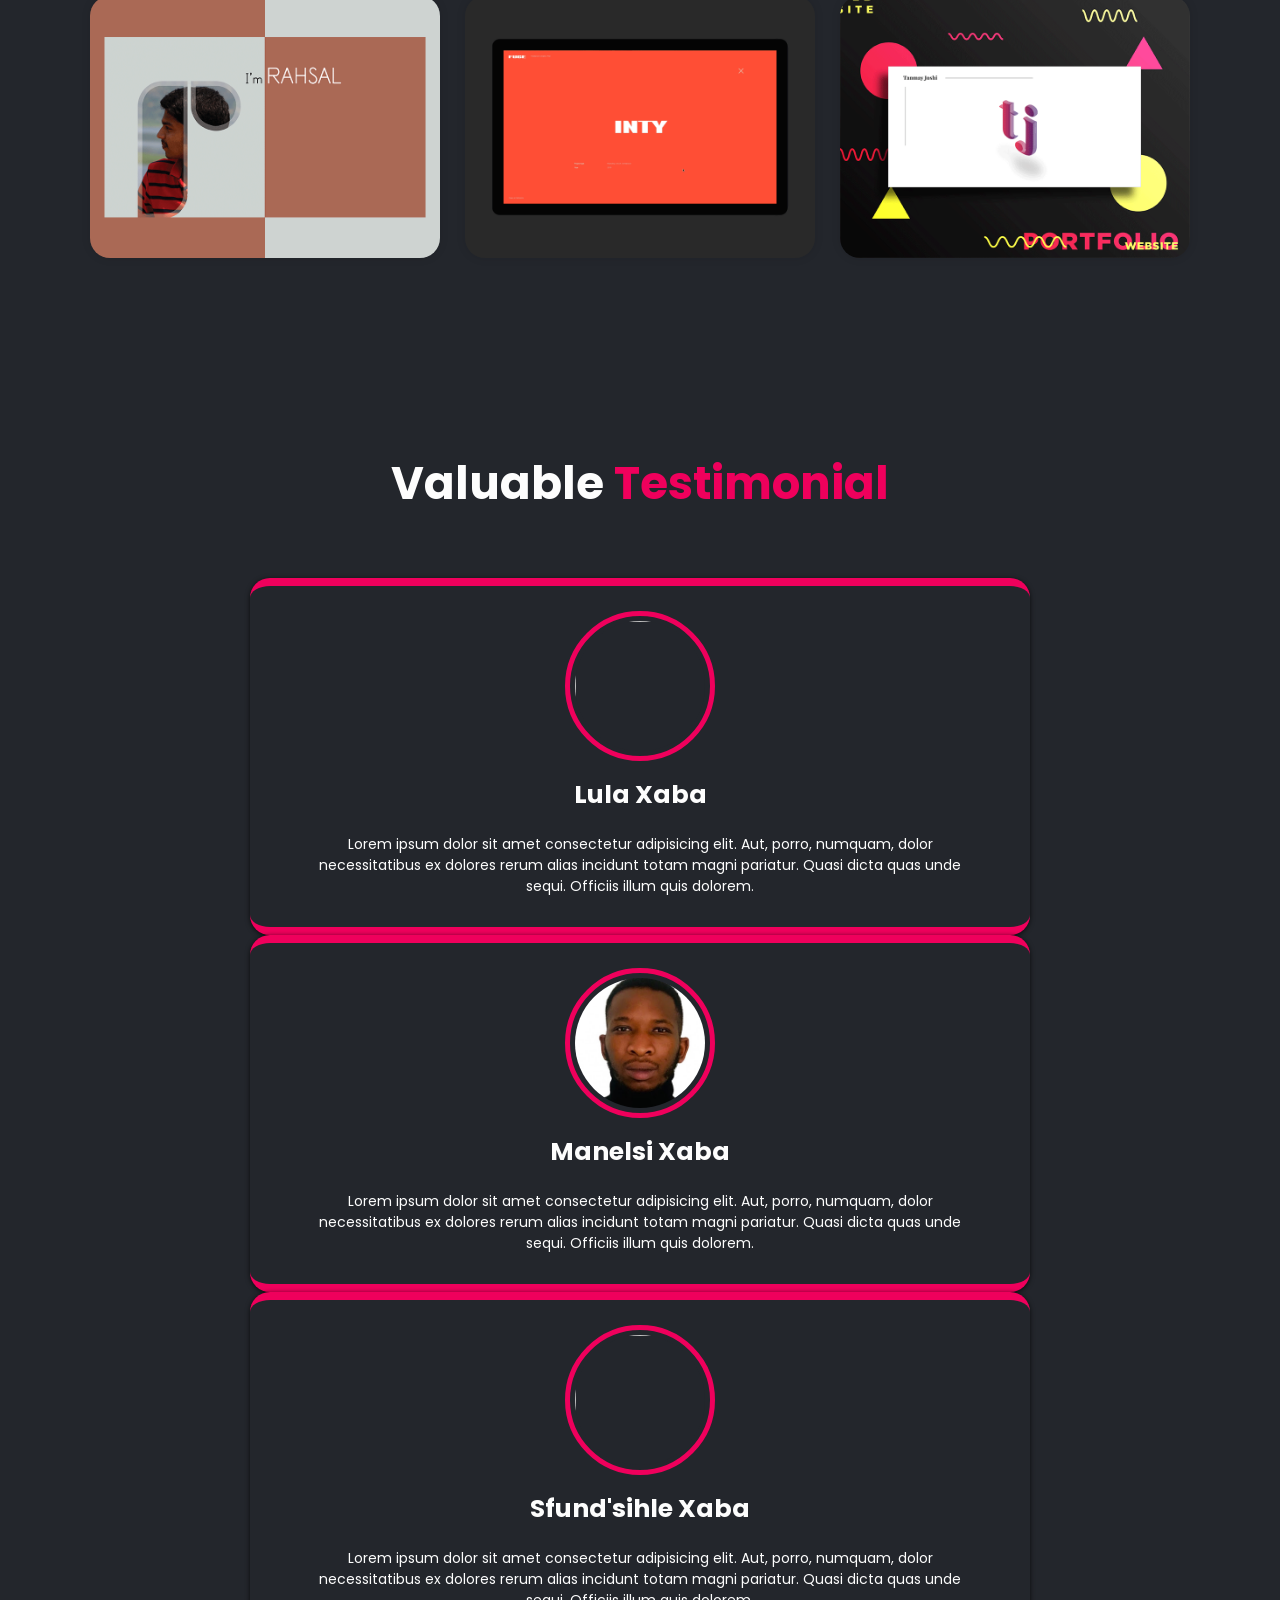
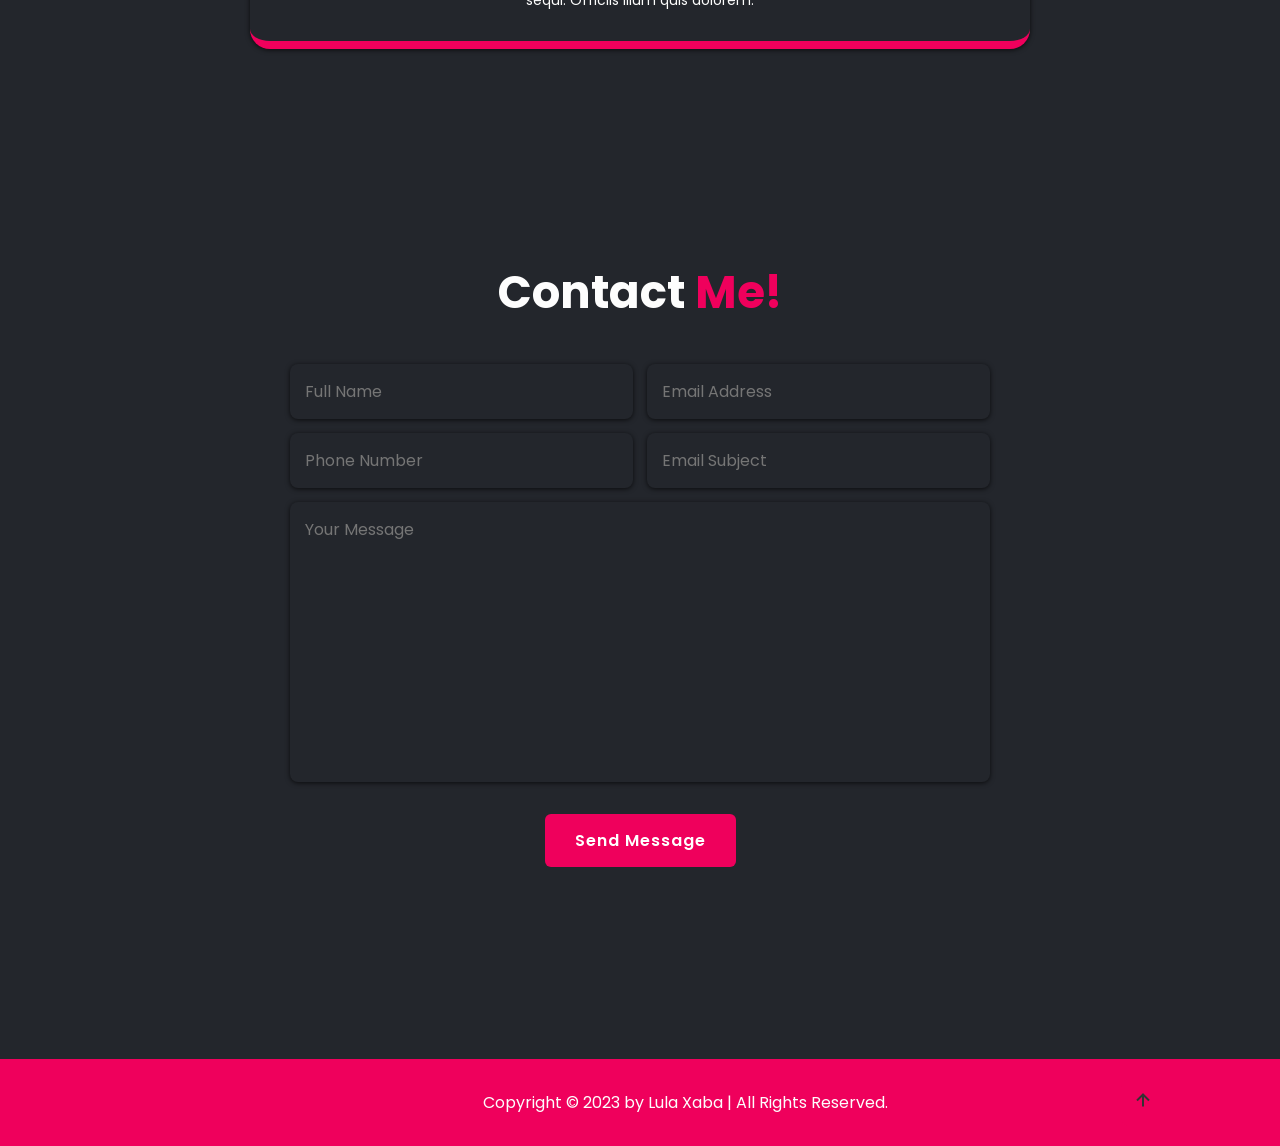
==== commit 2721f777: "Update index.html" ====
--- a/LulaPortfolio-11/index.html
+++ b/LulaPortfolio-11/index.html
@@ -158,7 +158,7 @@
 
      <div class="portfolio-container">
        <div class="portfolio-box">
-          <img src="LulaPortfolio-11/IMG/Capture11.PNG" alt="">
+          <img src="IMG/Capture11.PNG" alt="">
           <div class="portfolio-layer">
             <h4>Web Development</h4>
             <p>Durban University of Technology graduate in Information and Communication Technology in Application Development.</p>
@@ -168,7 +168,7 @@
        </div>
     
        <div class="portfolio-box">
-         <img src="img/b4939e93d18ff65cfdd8b8baf148989d.gif" alt="">
+         <img src="IMG/b4939e93d18ff65cfdd8b8baf148989d.gif" alt="">
          <div class="portfolio-layer">
            <h4>Web Development</h4>
            <p>Durban University of Technology graduate in Information and Communication Technology in Application Development.</p>
@@ -178,7 +178,7 @@
        </div>
    
         <div class="portfolio-box">
-          <img src="img/R.gif" alt="">
+          <img src="IMG/R.gif" alt="">
           <div class="portfolio-layer">
             <h4>Web Development</h4>
             <p>Durban University of Technology graduate in Information and Communication Technology in Application Development.</p>
@@ -188,7 +188,7 @@
         </div>
 
         <div class="portfolio-box">
-          <img src="img/v3.gif" alt="">
+          <img src="IMG/v3.gif" alt="">
           <div class="portfolio-layer">
             <h4>Web Development</h4>
             <p>Durban University of Technology graduate in Information and Communication Technology in Application Development.</p>
@@ -198,7 +198,7 @@
         </div>
 
         <div class="portfolio-box">
-          <img src="img/b937e5a1dff89148ff1291097a0a1afa.gif" alt="">
+          <img src="IMG/b937e5a1dff89148ff1291097a0a1afa.gif" alt="">
           <div class="portfolio-layer">
             <h4>Web Development</h4>
             <p>Durban University of Technology graduate in Information and Communication Technology in Application Development.</p>
@@ -208,7 +208,7 @@
         </div>
 
         <div class="portfolio-box">
-          <img src="img/portfolio_shot1.gif" alt="">
+          <img src="IMG/portfolio_shot1.gif" alt="">
           <div class="portfolio-layer">
             <h4>Web Development</h4>
             <p>Durban University of Technology graduate in Information and Communication Technology in Application Development.</p>
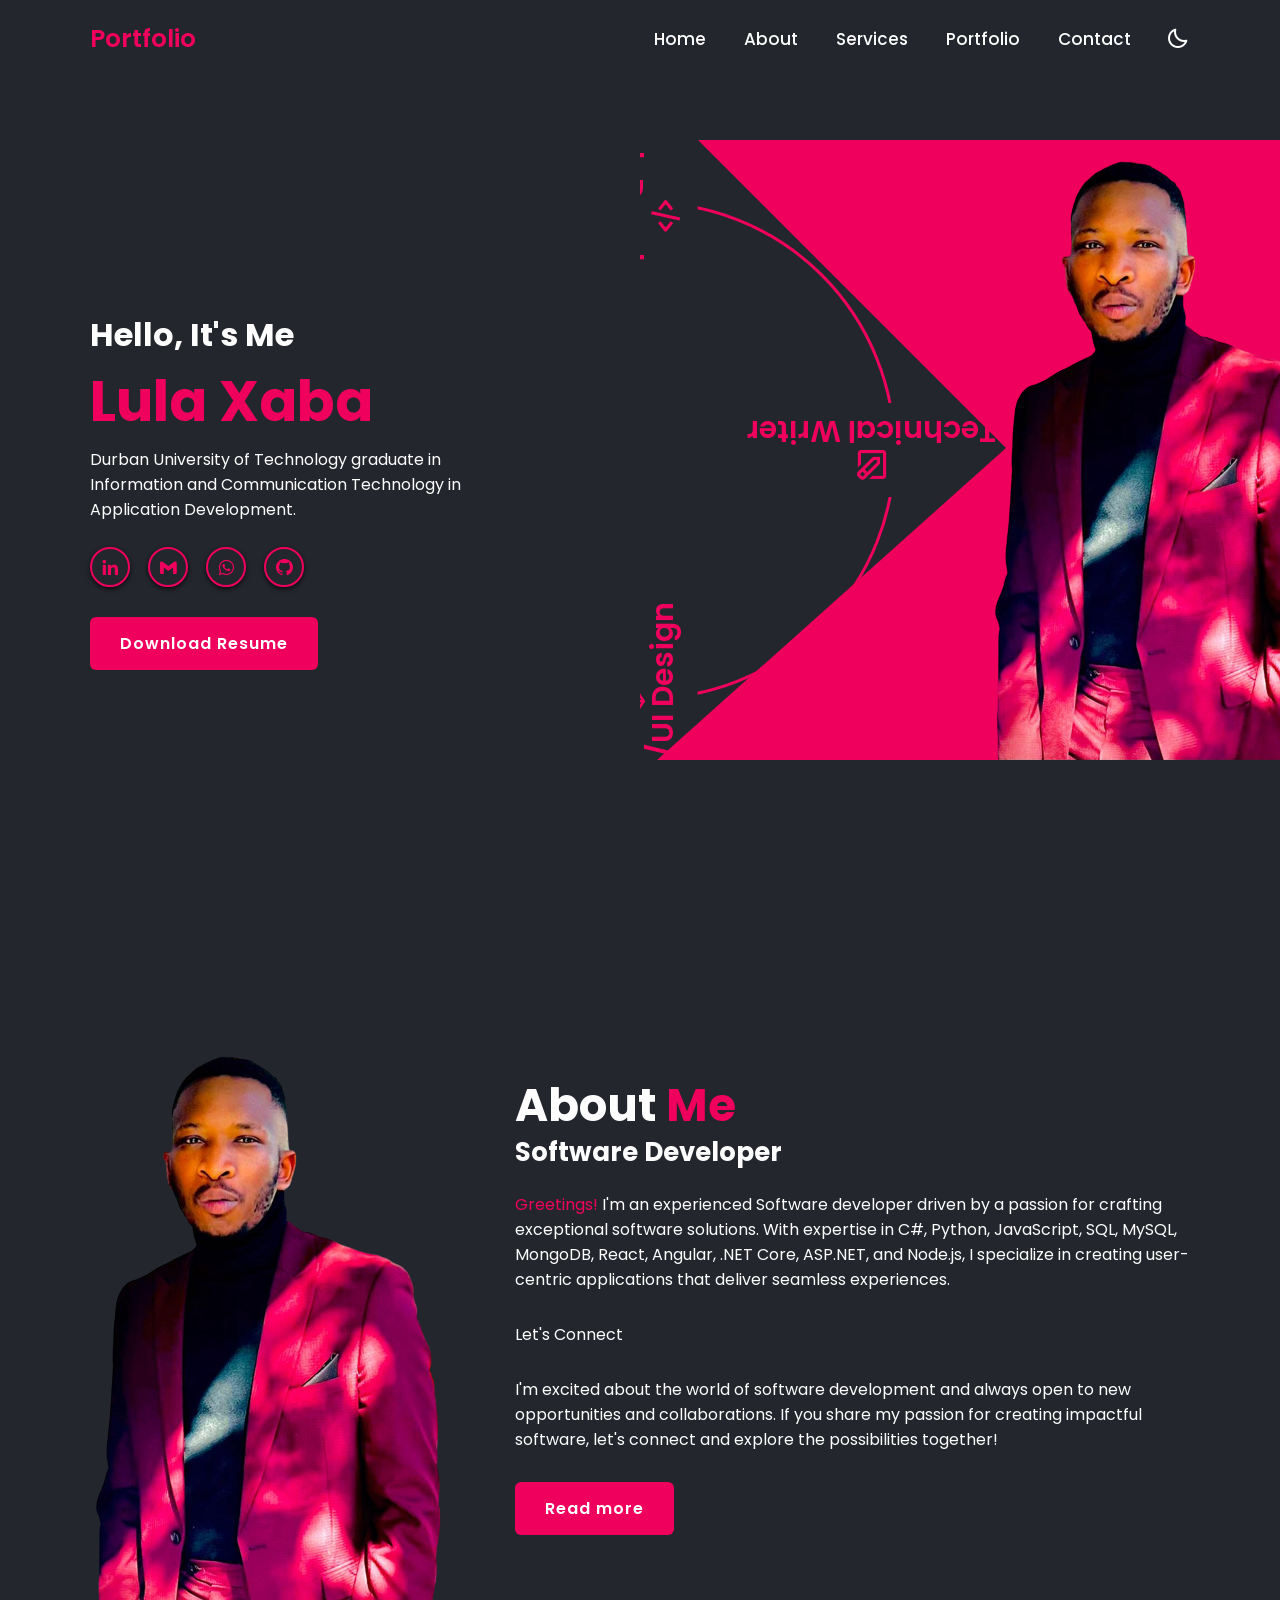
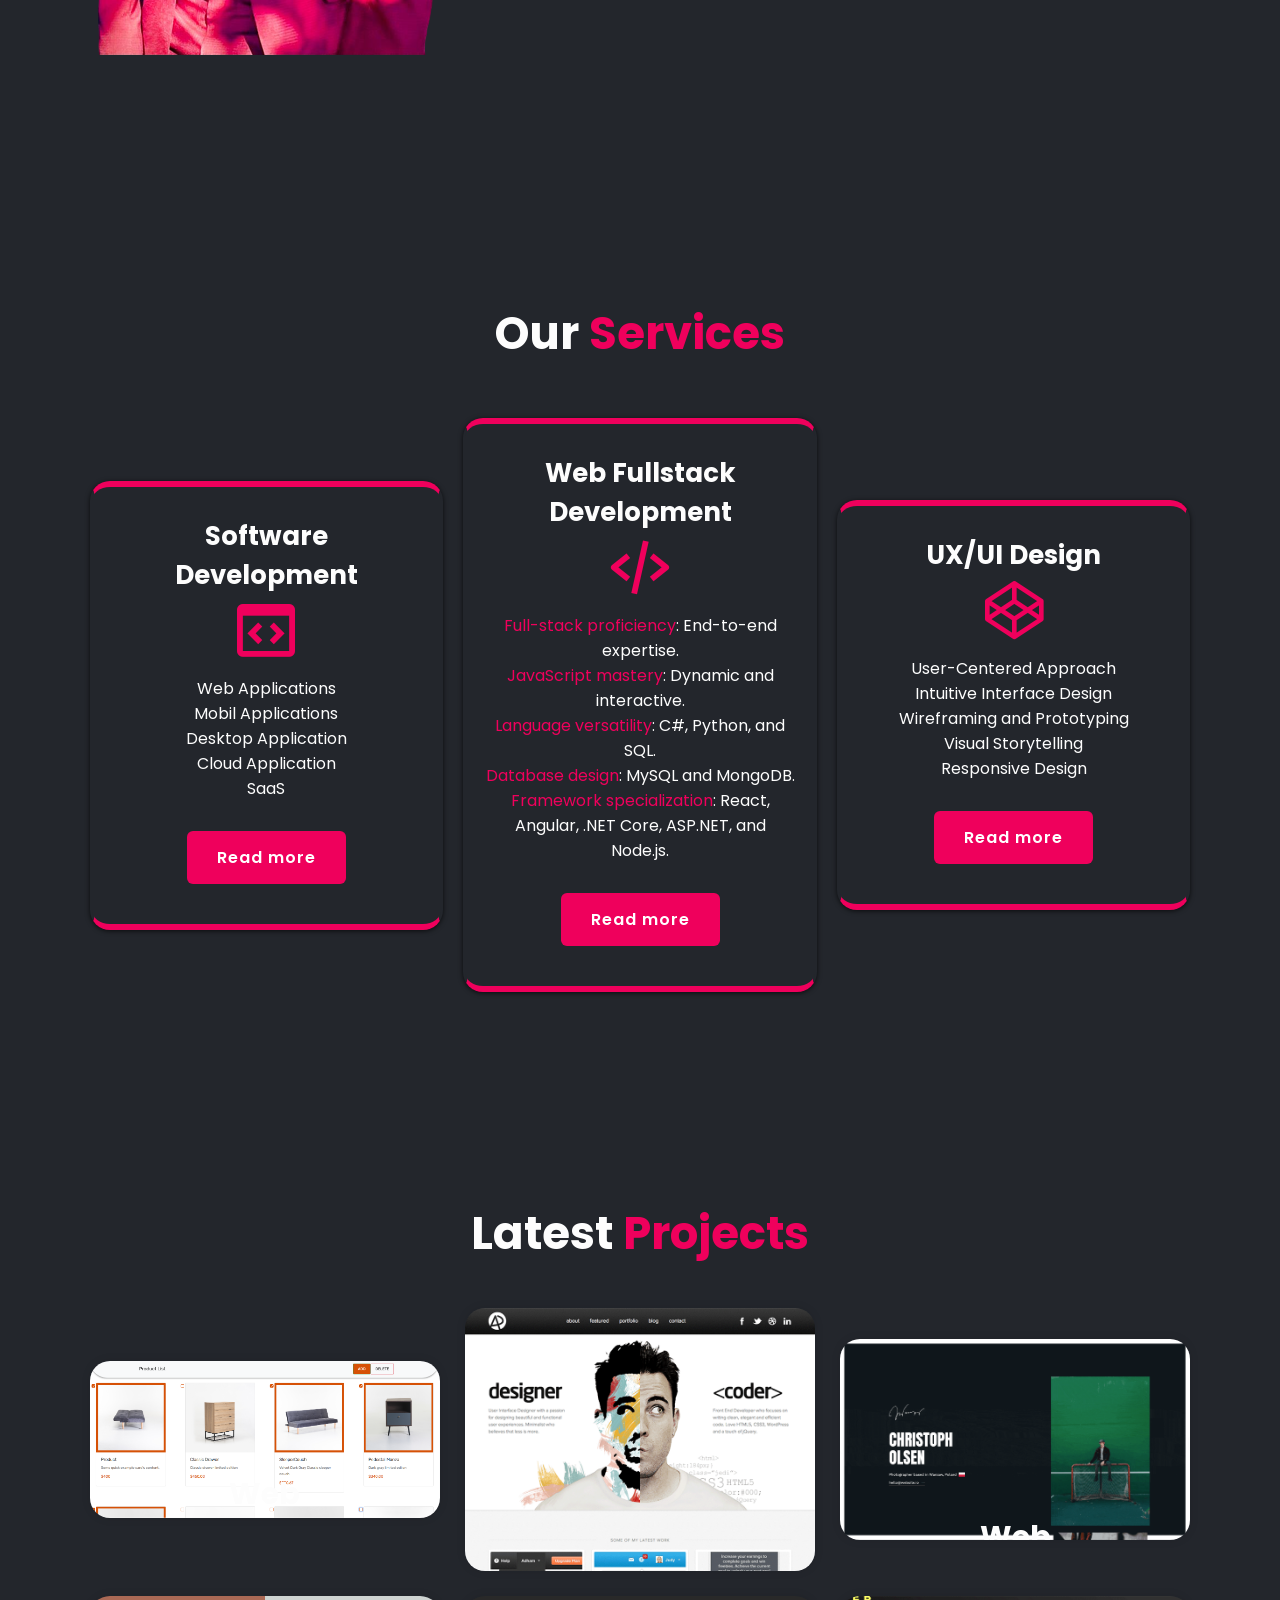
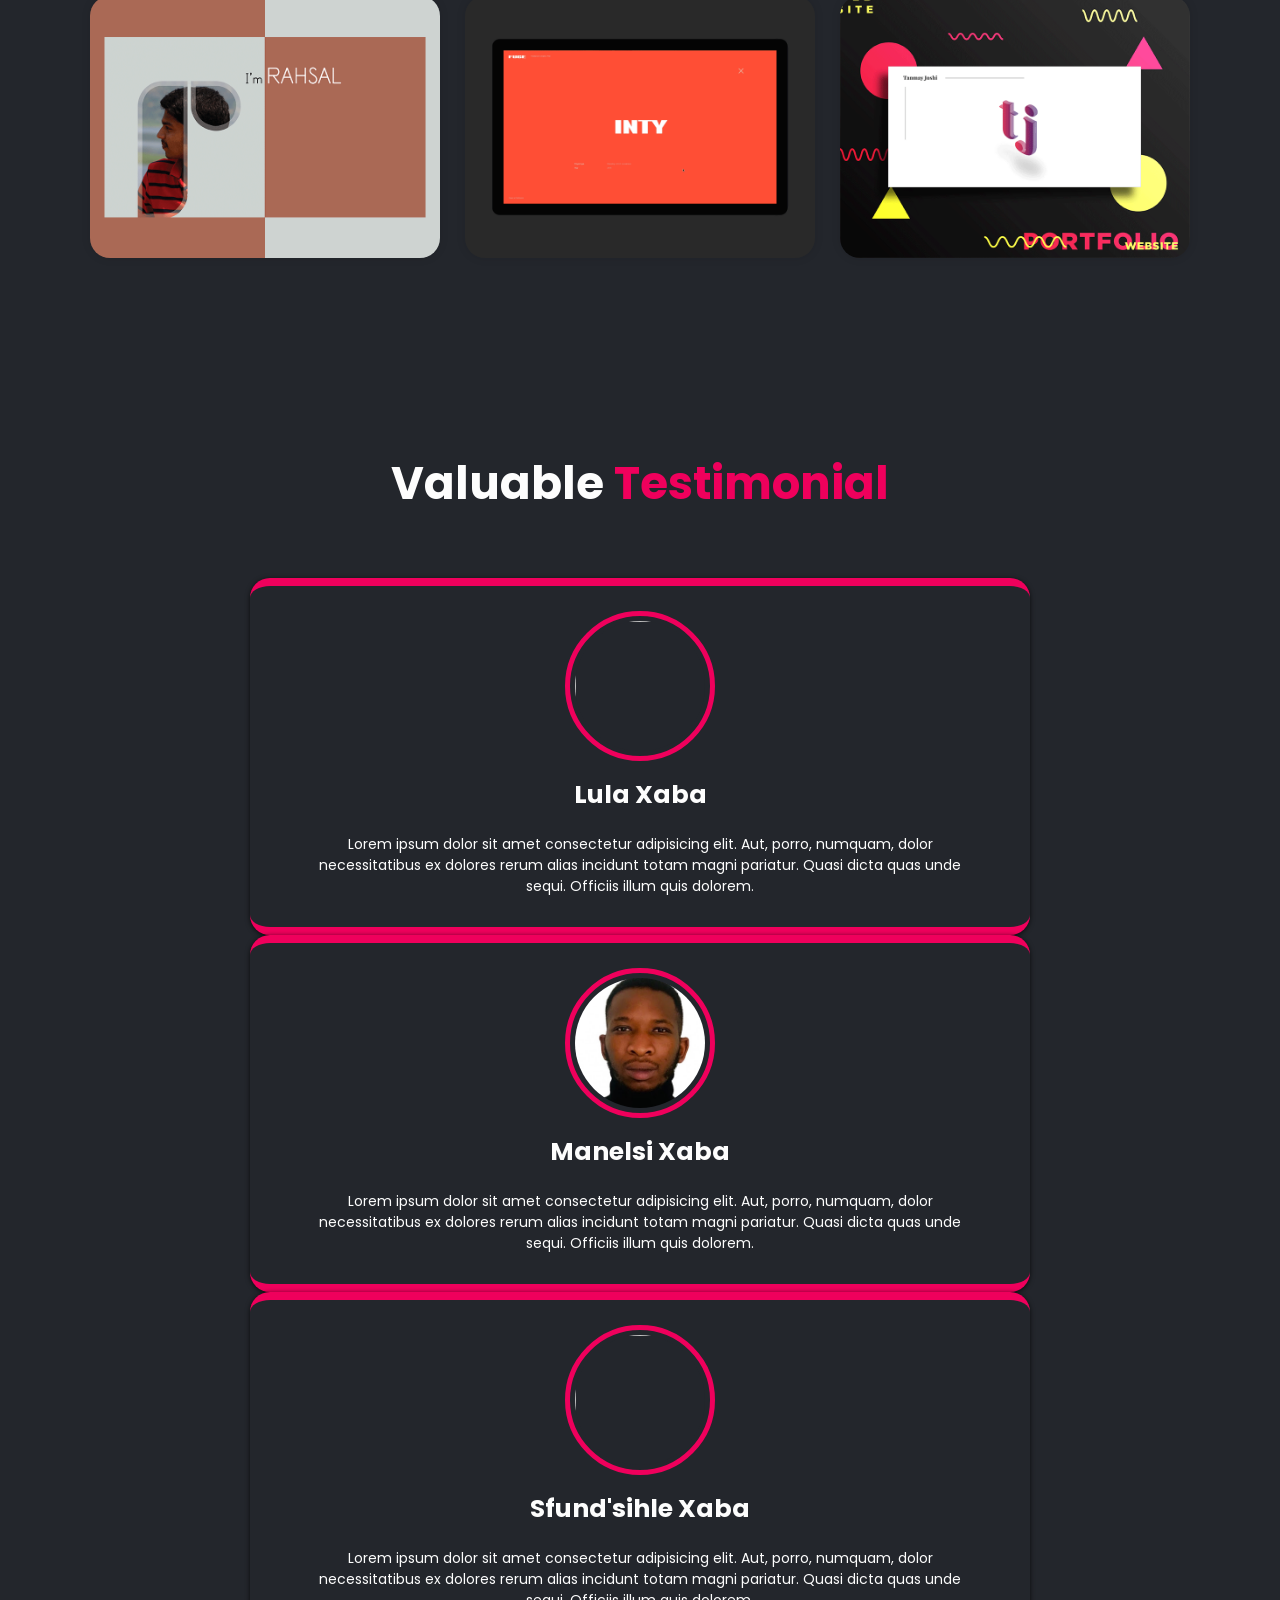
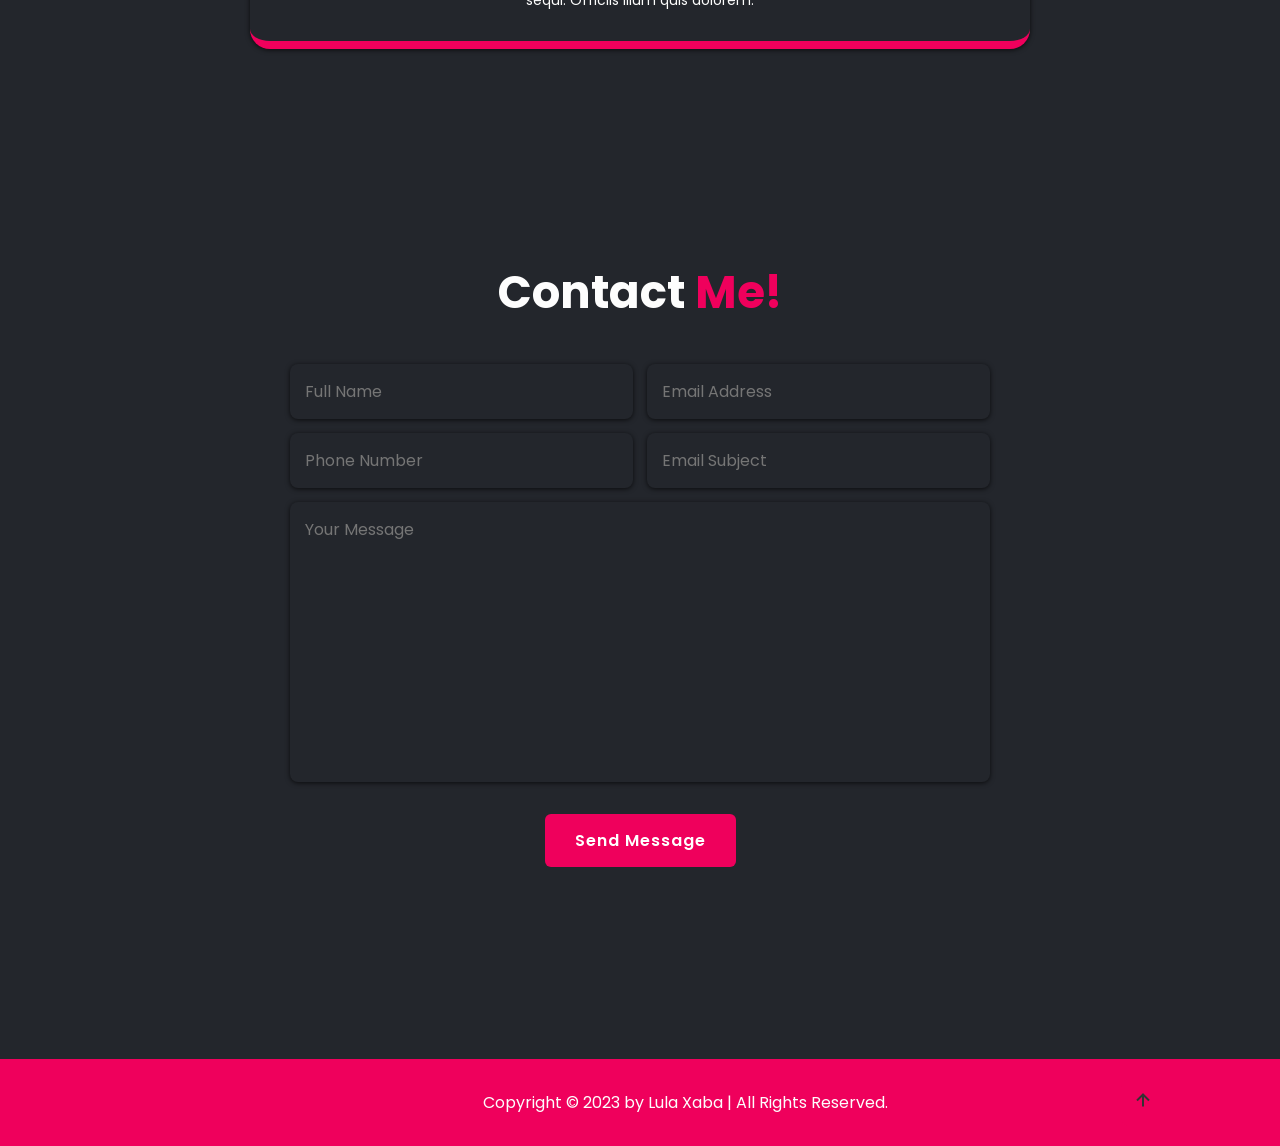
==== commit 7f870f04: "Update index.html" ====
--- a/LulaPortfolio-11/index.html
+++ b/LulaPortfolio-11/index.html
@@ -6,7 +6,7 @@
   <title>Lula-Xaba</title>
 
  <!-- swipper CSS -->
- <link rel="stylesheet" href="https://cdn.jsdelivr.net/npm/swipper@9/swipper-bundle.min.css"/>
+ <link  href="https://cdn.jsdelivr.net/npm/swipper@9/swipper-bundle.min.css" rel="stylesheet">
 
  <!-- Box icons -->
   <link href="https://unpkg.com/boxicons@2.1.4/css/boxicons.min.css" rel="stylesheet">
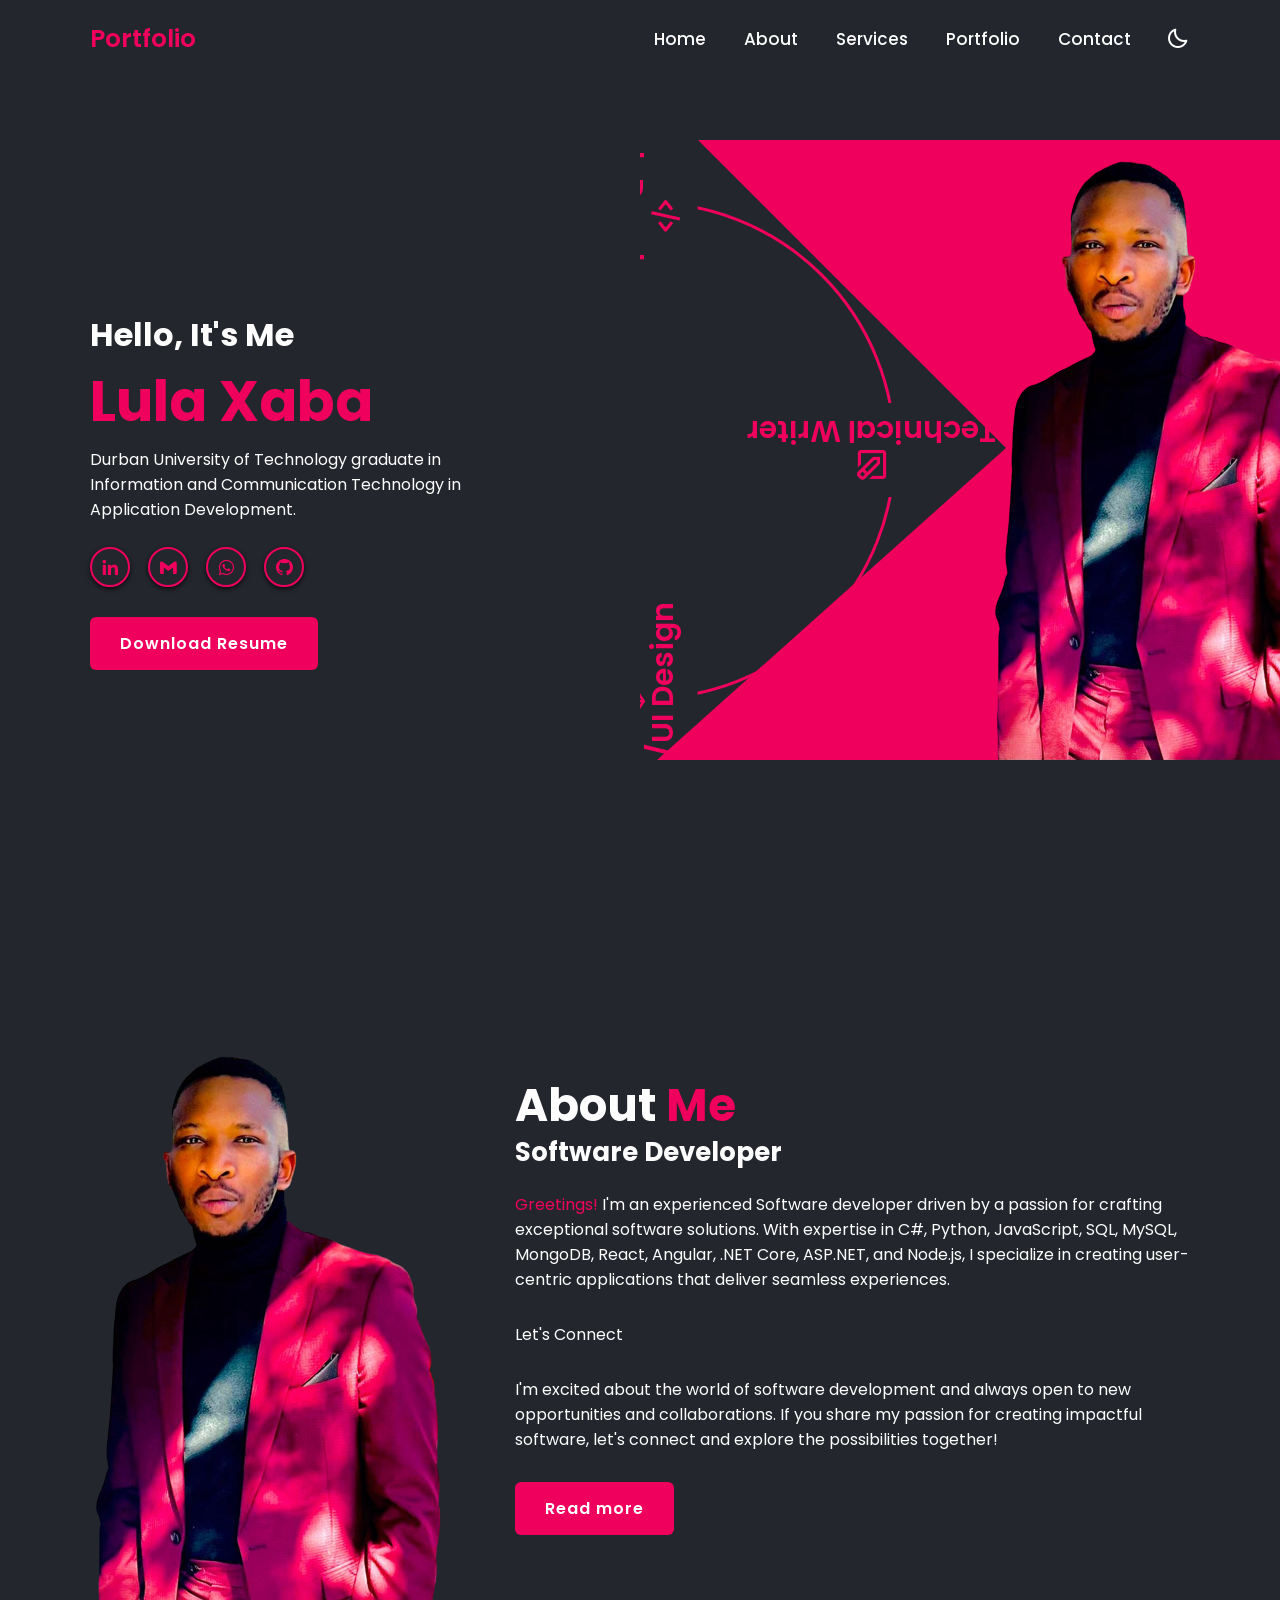
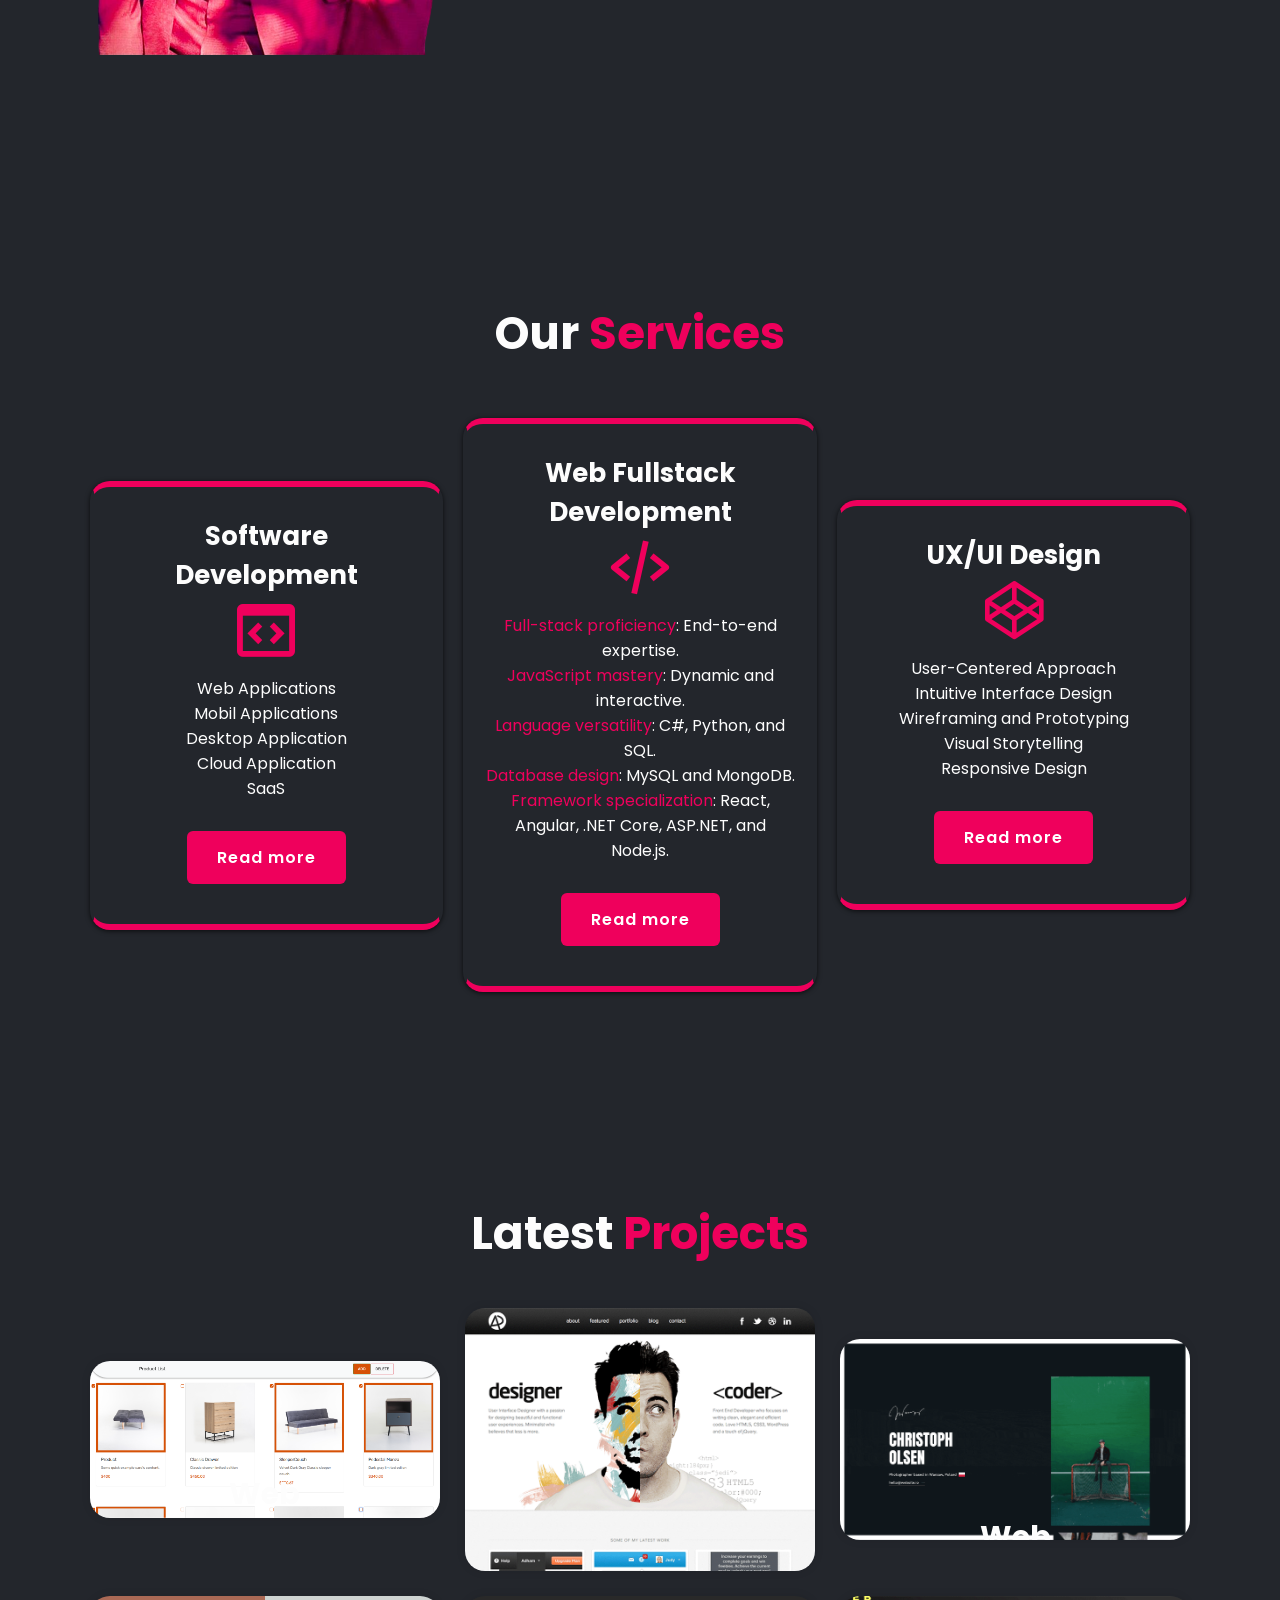
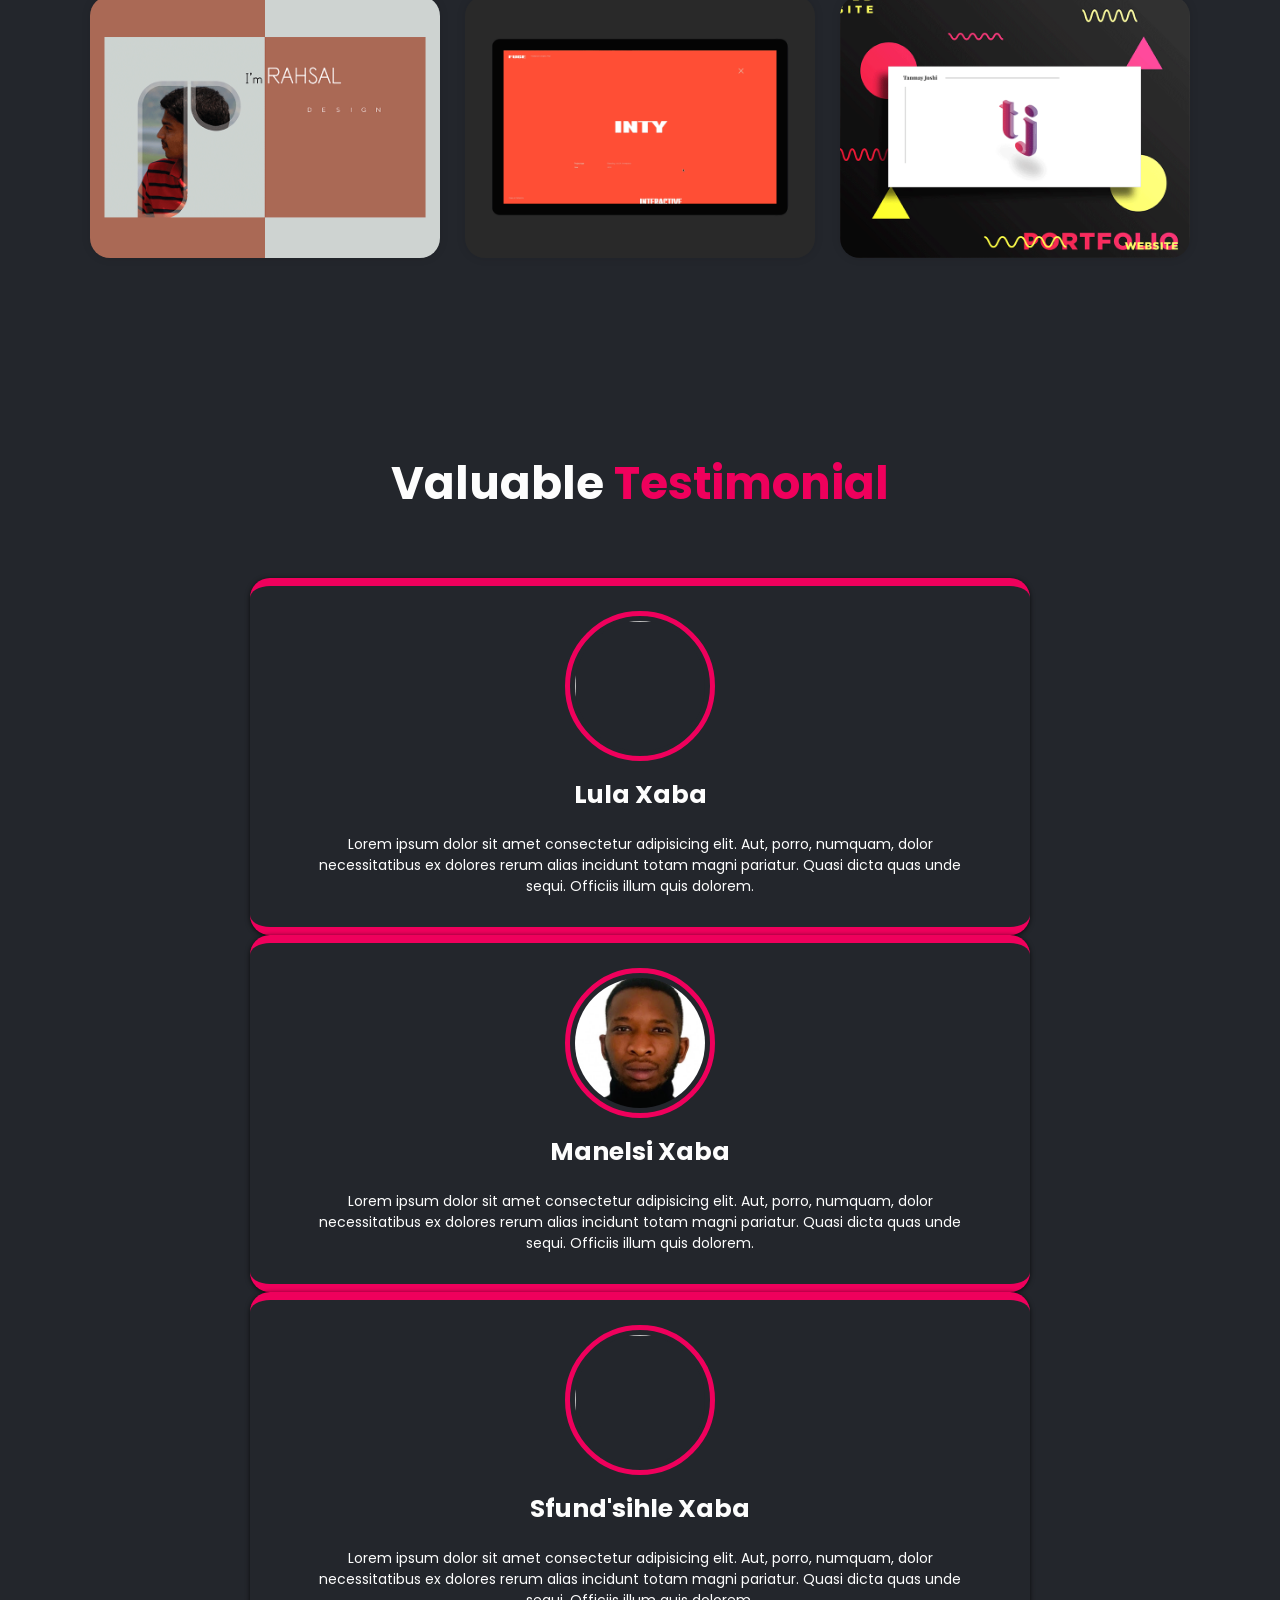
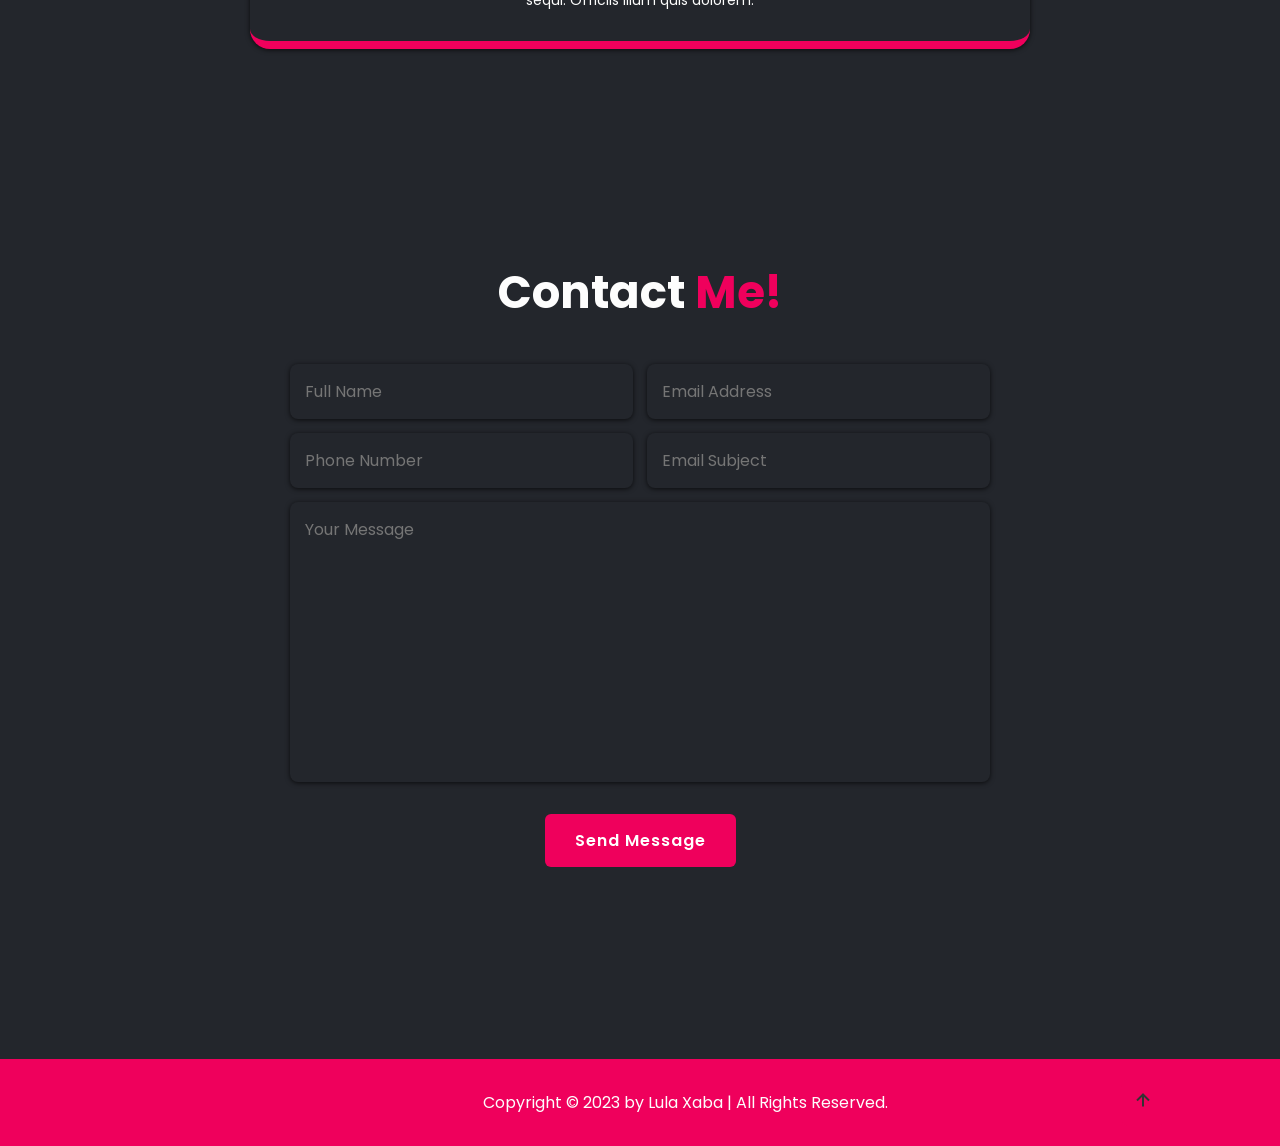
==== commit 22ac7636: "Update index.html" ====
--- a/LulaPortfolio-11/index.html
+++ b/LulaPortfolio-11/index.html
@@ -162,7 +162,7 @@
           <div class="portfolio-layer">
             <h4>Web Development</h4>
             <p>Durban University of Technology graduate in Information and Communication Technology in Application Development.</p>
-            <a href="#"><i class='bx bx-link-external'></i></a>
+            <a href="https://lulaxaba.github.io/LulaPortfolio-11/#home"><i class='bx bx-link-external'></i></a>
             <a href="#"><i class="bx bxl-github"></i></a>
           </div>
        </div>
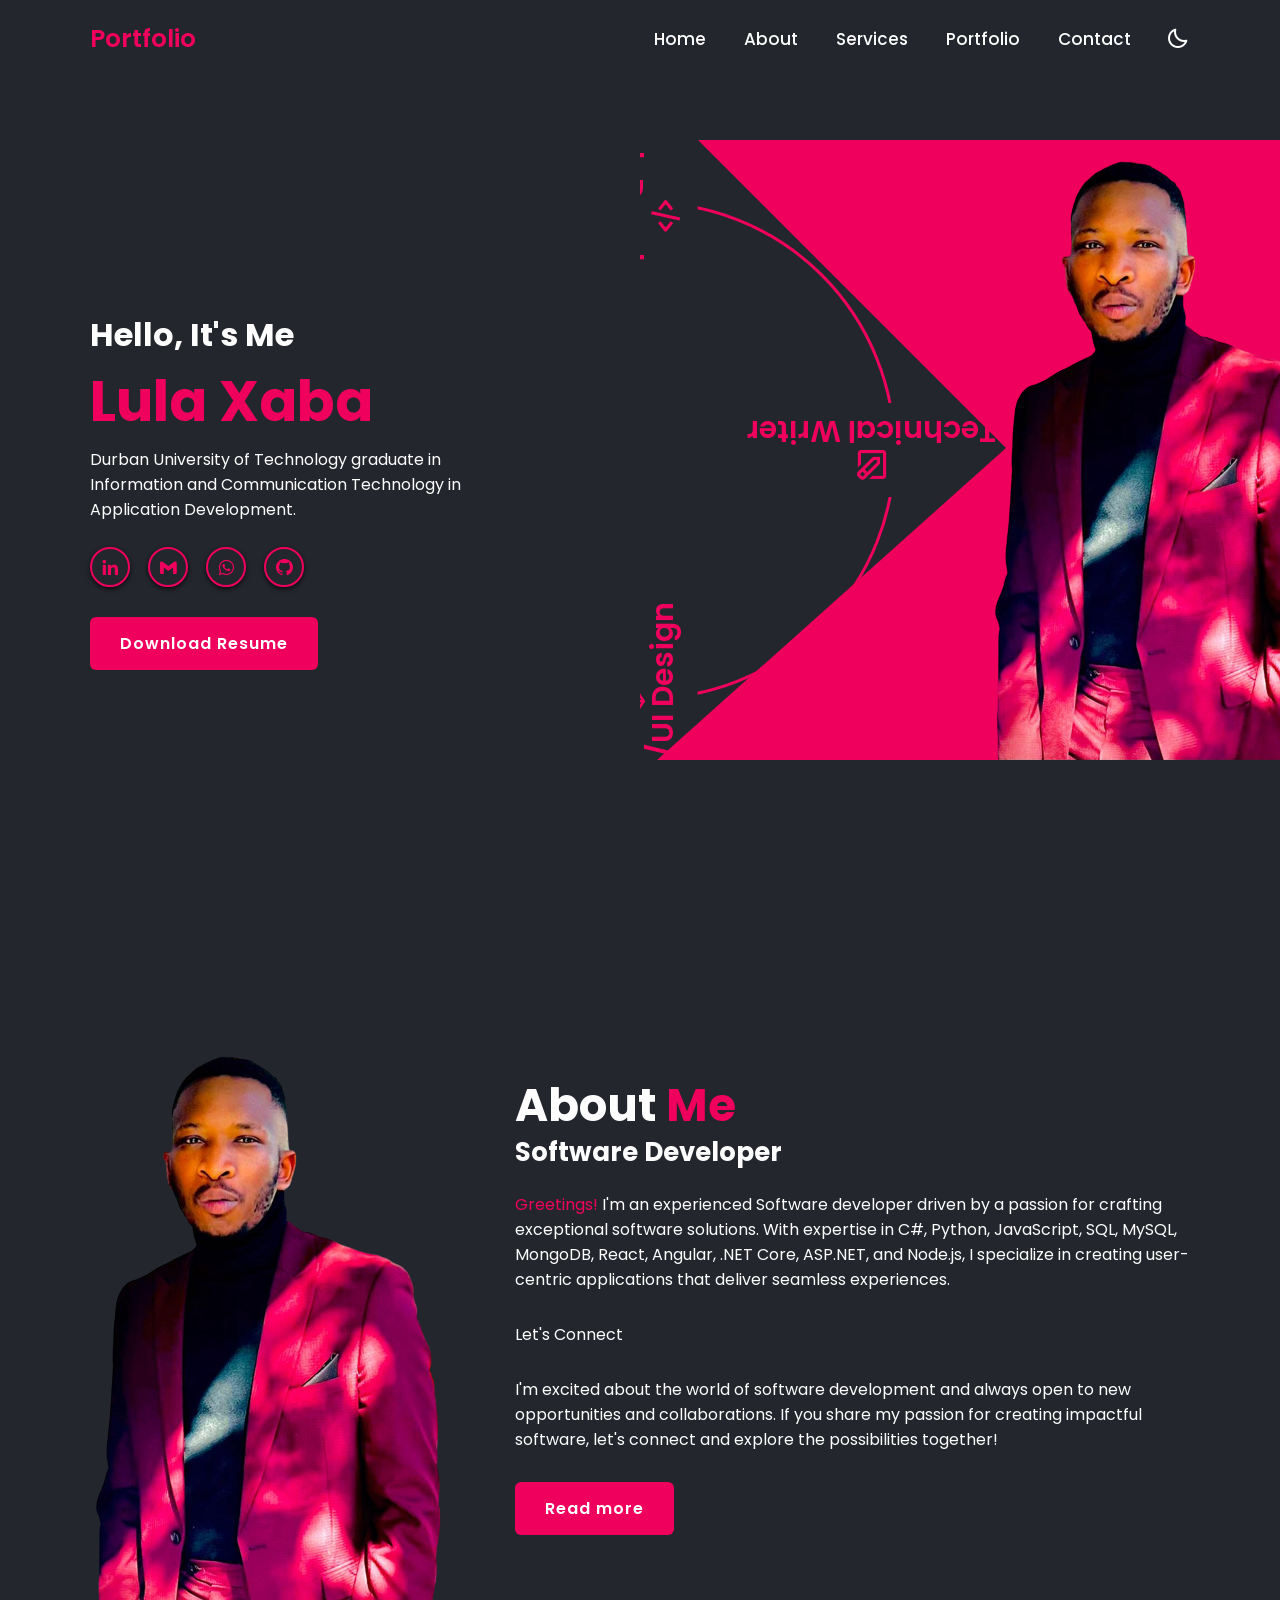
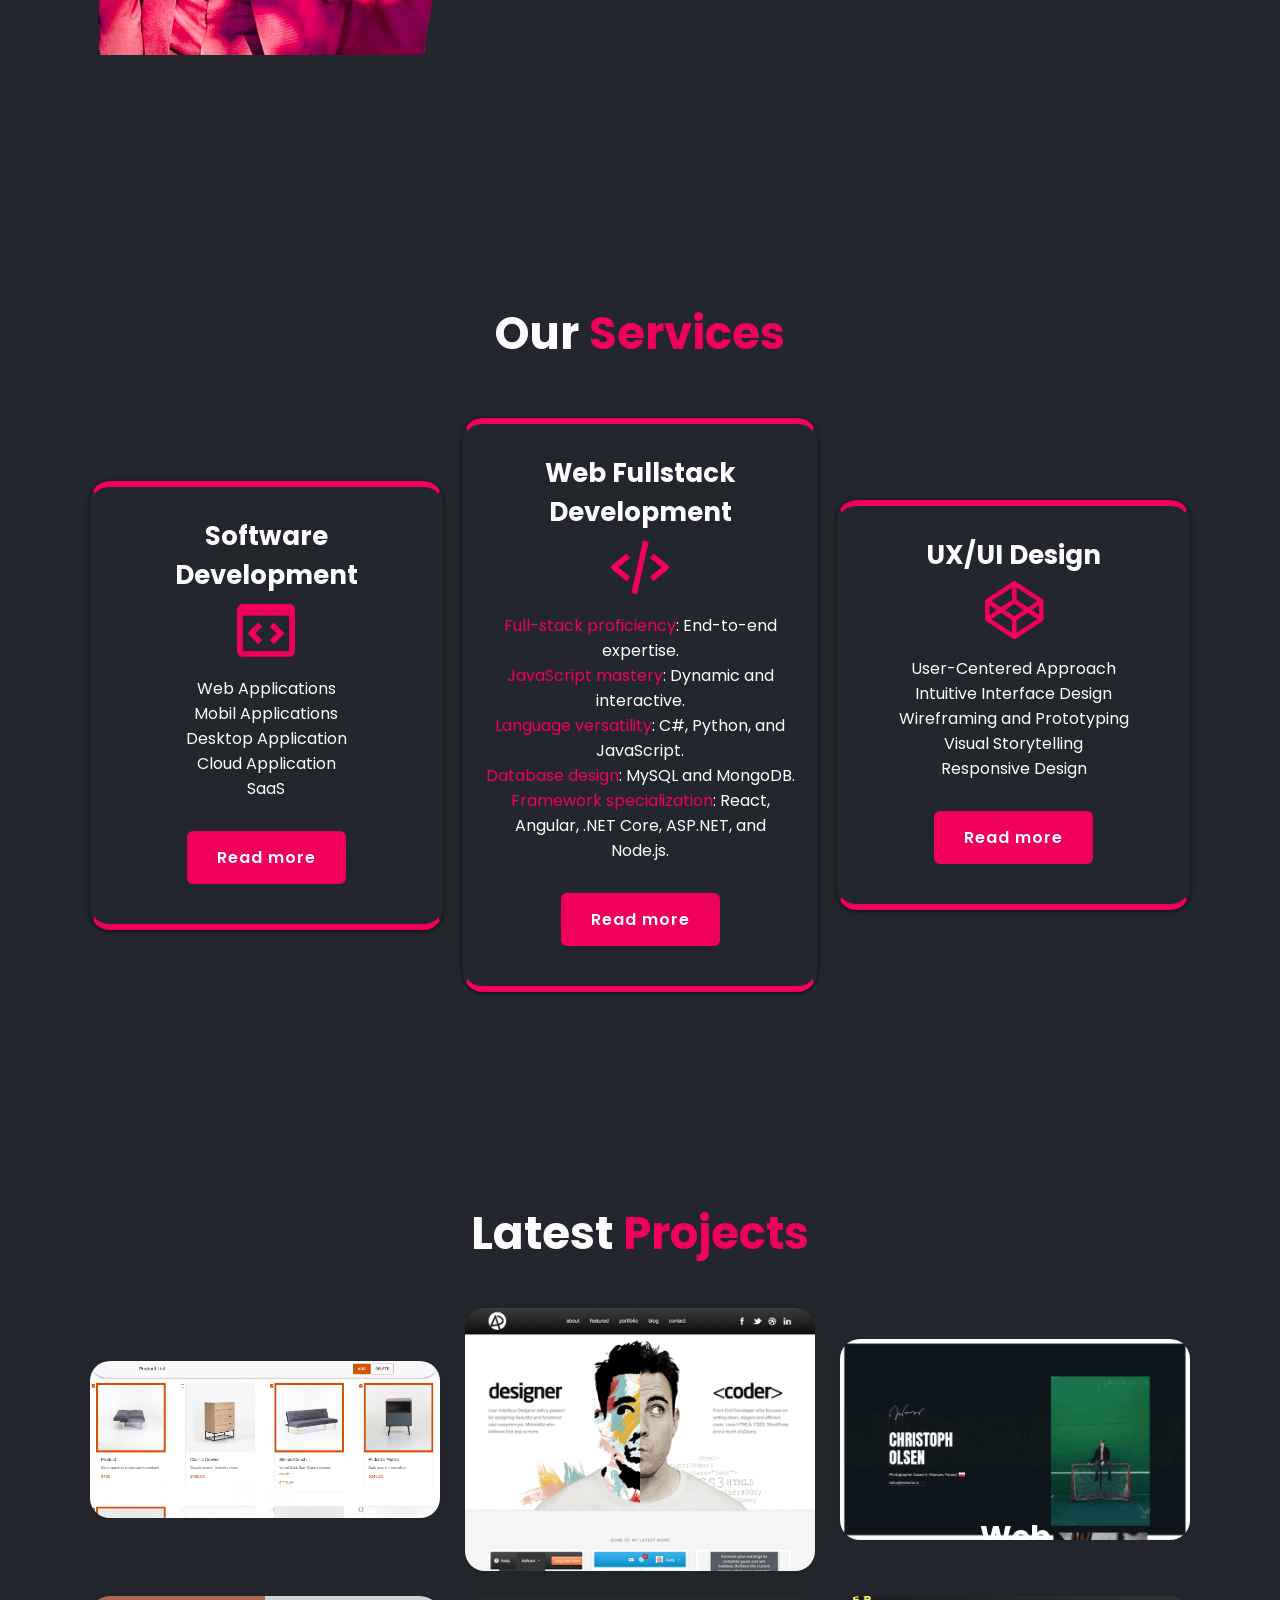
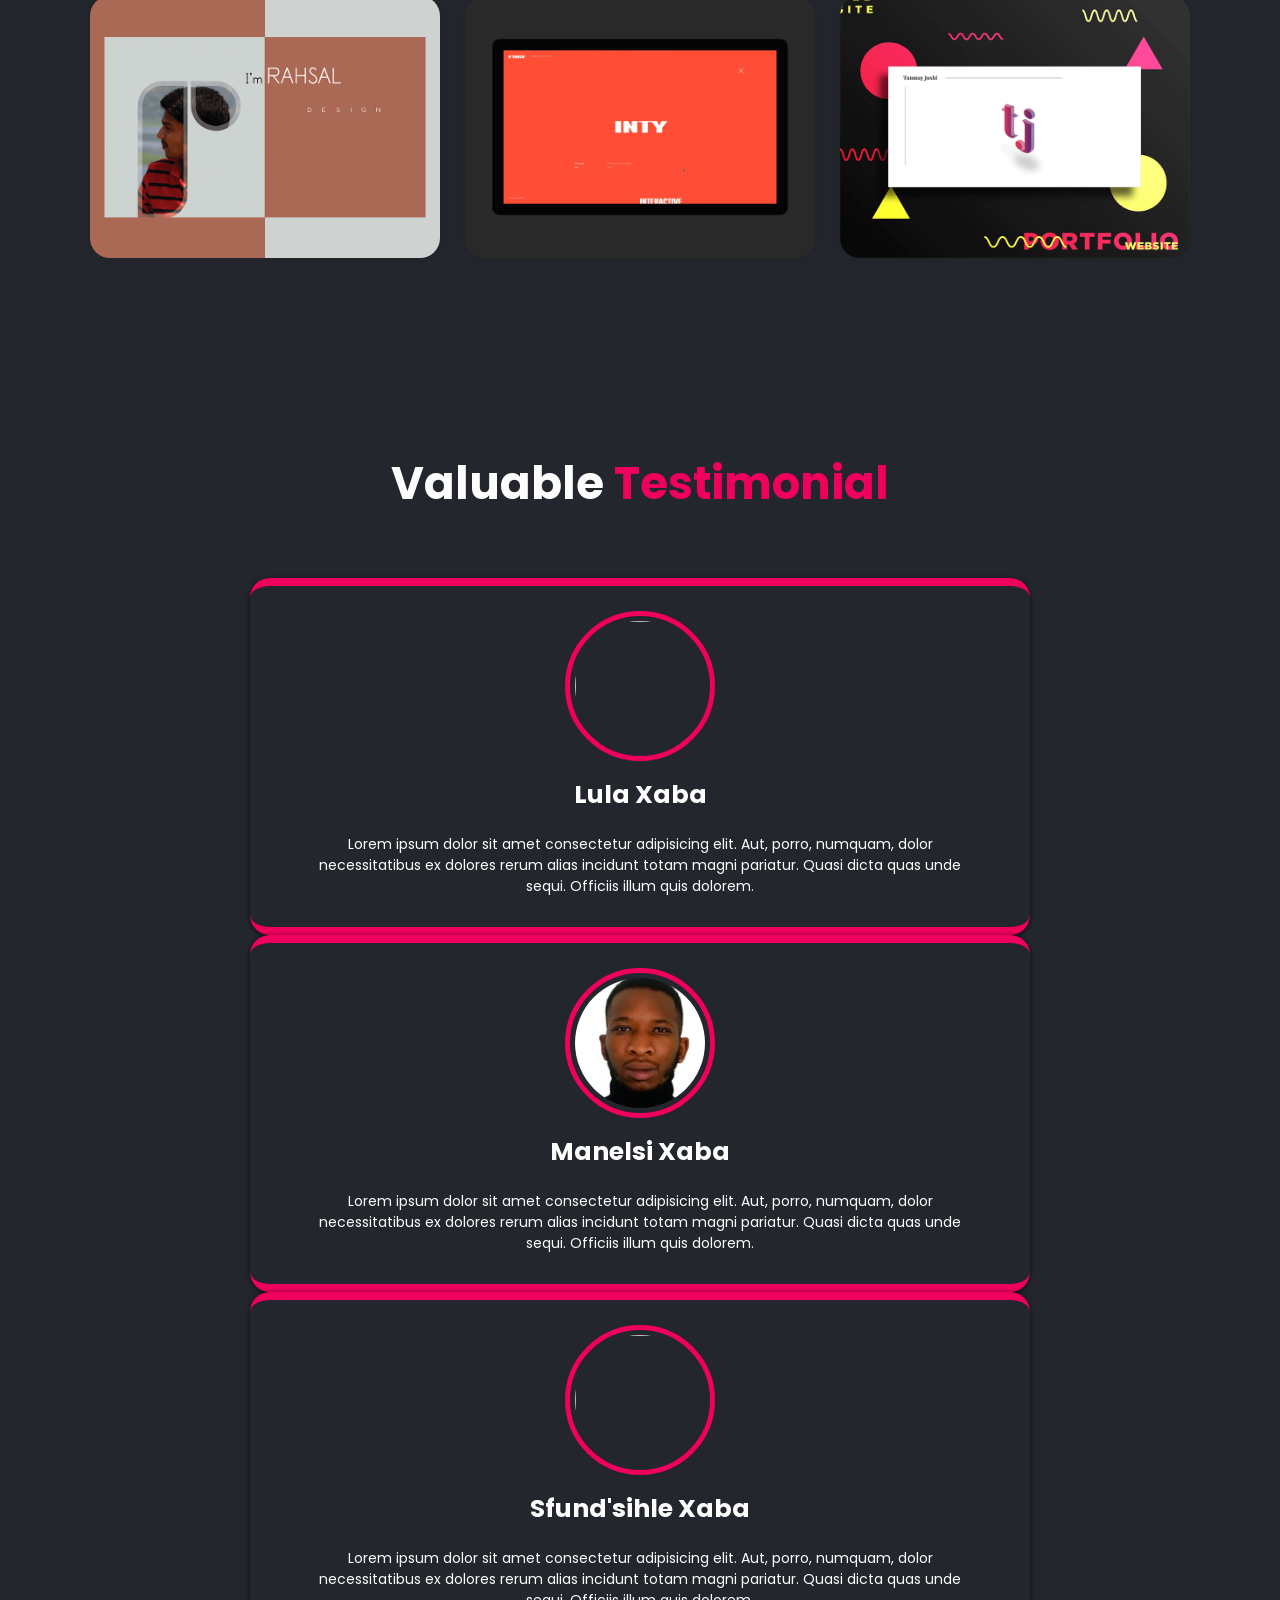
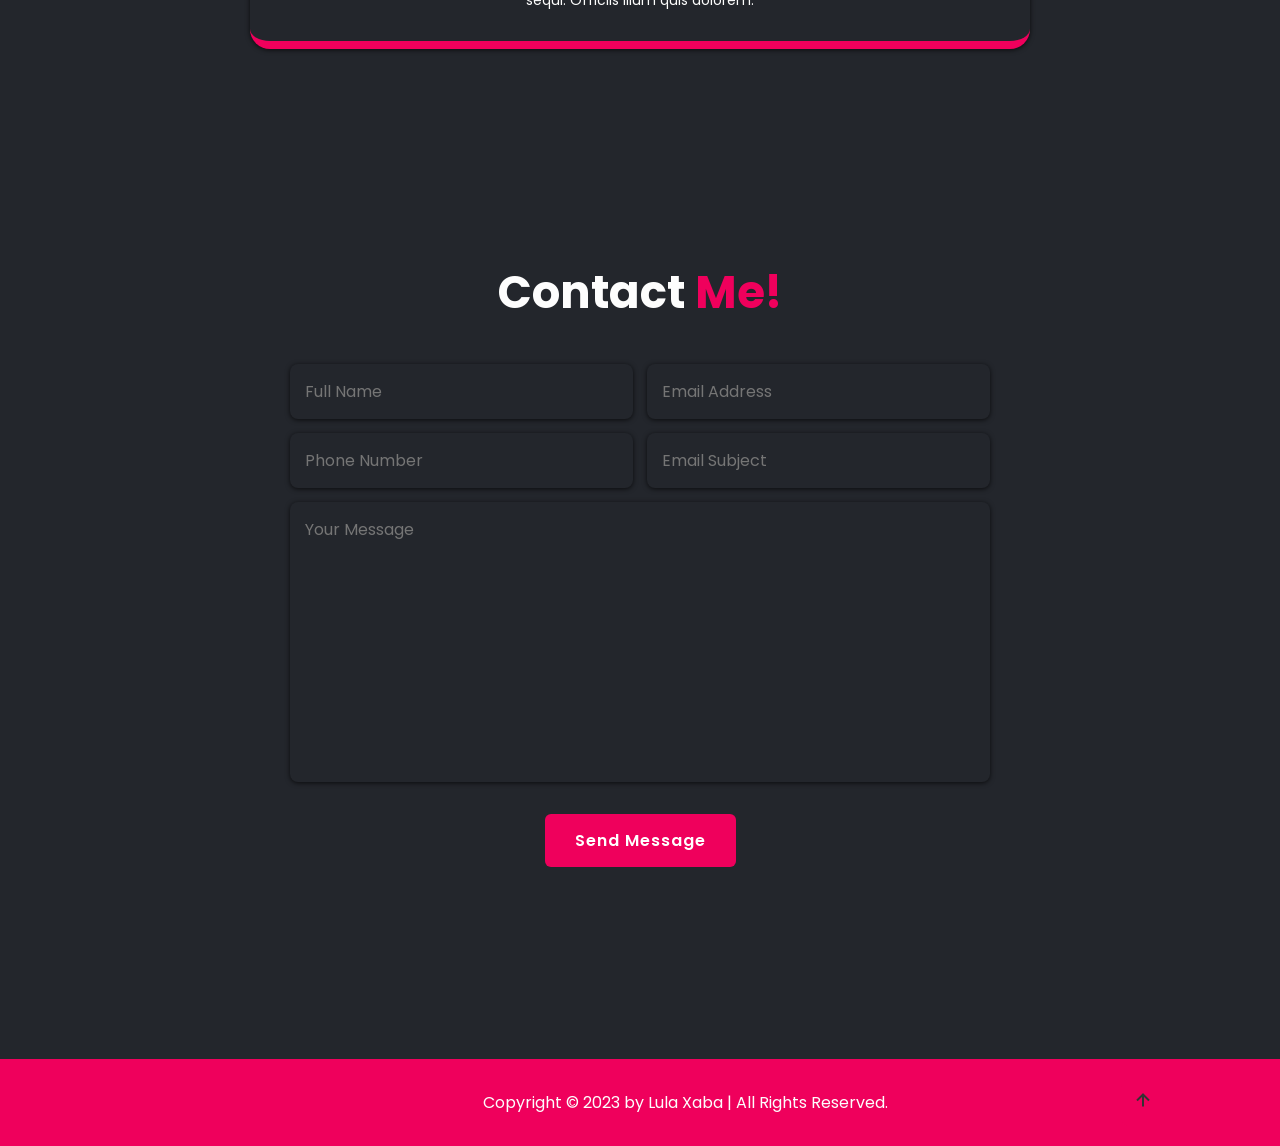
==== commit 528f8d57: "Update index.html" ====
--- a/LulaPortfolio-11/index.html
+++ b/LulaPortfolio-11/index.html
@@ -46,7 +46,7 @@
         <a href="https://www.linkedin.com/in/lula-xaba-4aa545232/"><i class="bx bxl-linkedin"></i></a>
         <a href="lula.maxprop@gmail.com"><i class="bx bxl-gmail"></i></a>
         <a href="#"><i class="bx bxl-whatsapp"></i></a>
-        <a href="#"><i class="bx bxl-github"></i></a>
+        <a href="https://github.com/LulaXaba"><i class="bx bxl-github"></i></a>
       </div>
       <a href="#" class="btn">Download Resume</a>
     </div>
@@ -130,7 +130,7 @@
         <i class="bx bx-code-alt"></i>
         <p><span>Full-stack proficiency</span>: End-to-end expertise. <br>
           <span>JavaScript mastery</span>: Dynamic and interactive.<br>
-          <span>Language versatility</span>: C#, Python, and SQL. <br>
+          <span>Language versatility</span>: C#, Python, and JavaScript. <br>
           <span>Database design</span>: MySQL and MongoDB. <br>
           <span>Framework specialization</span>: React, Angular, .NET Core, ASP.NET, and Node.js.
         </p>
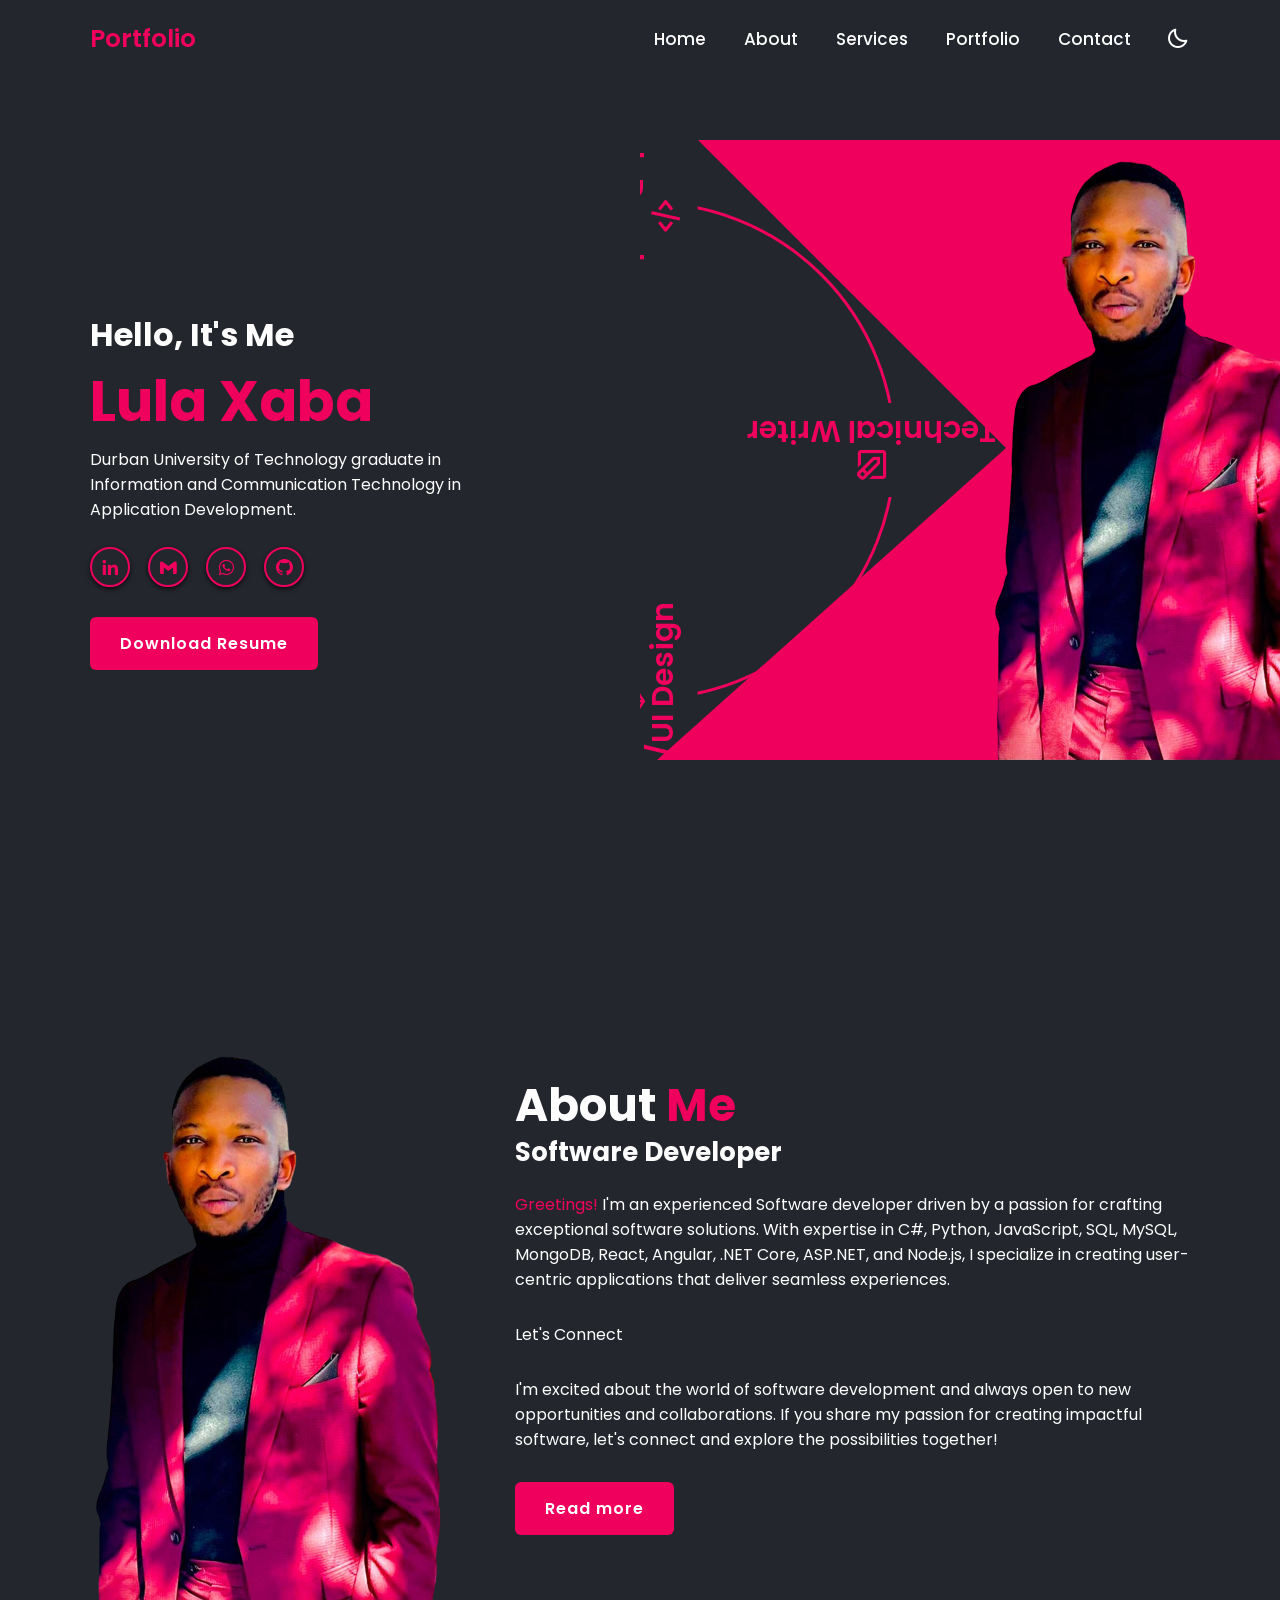
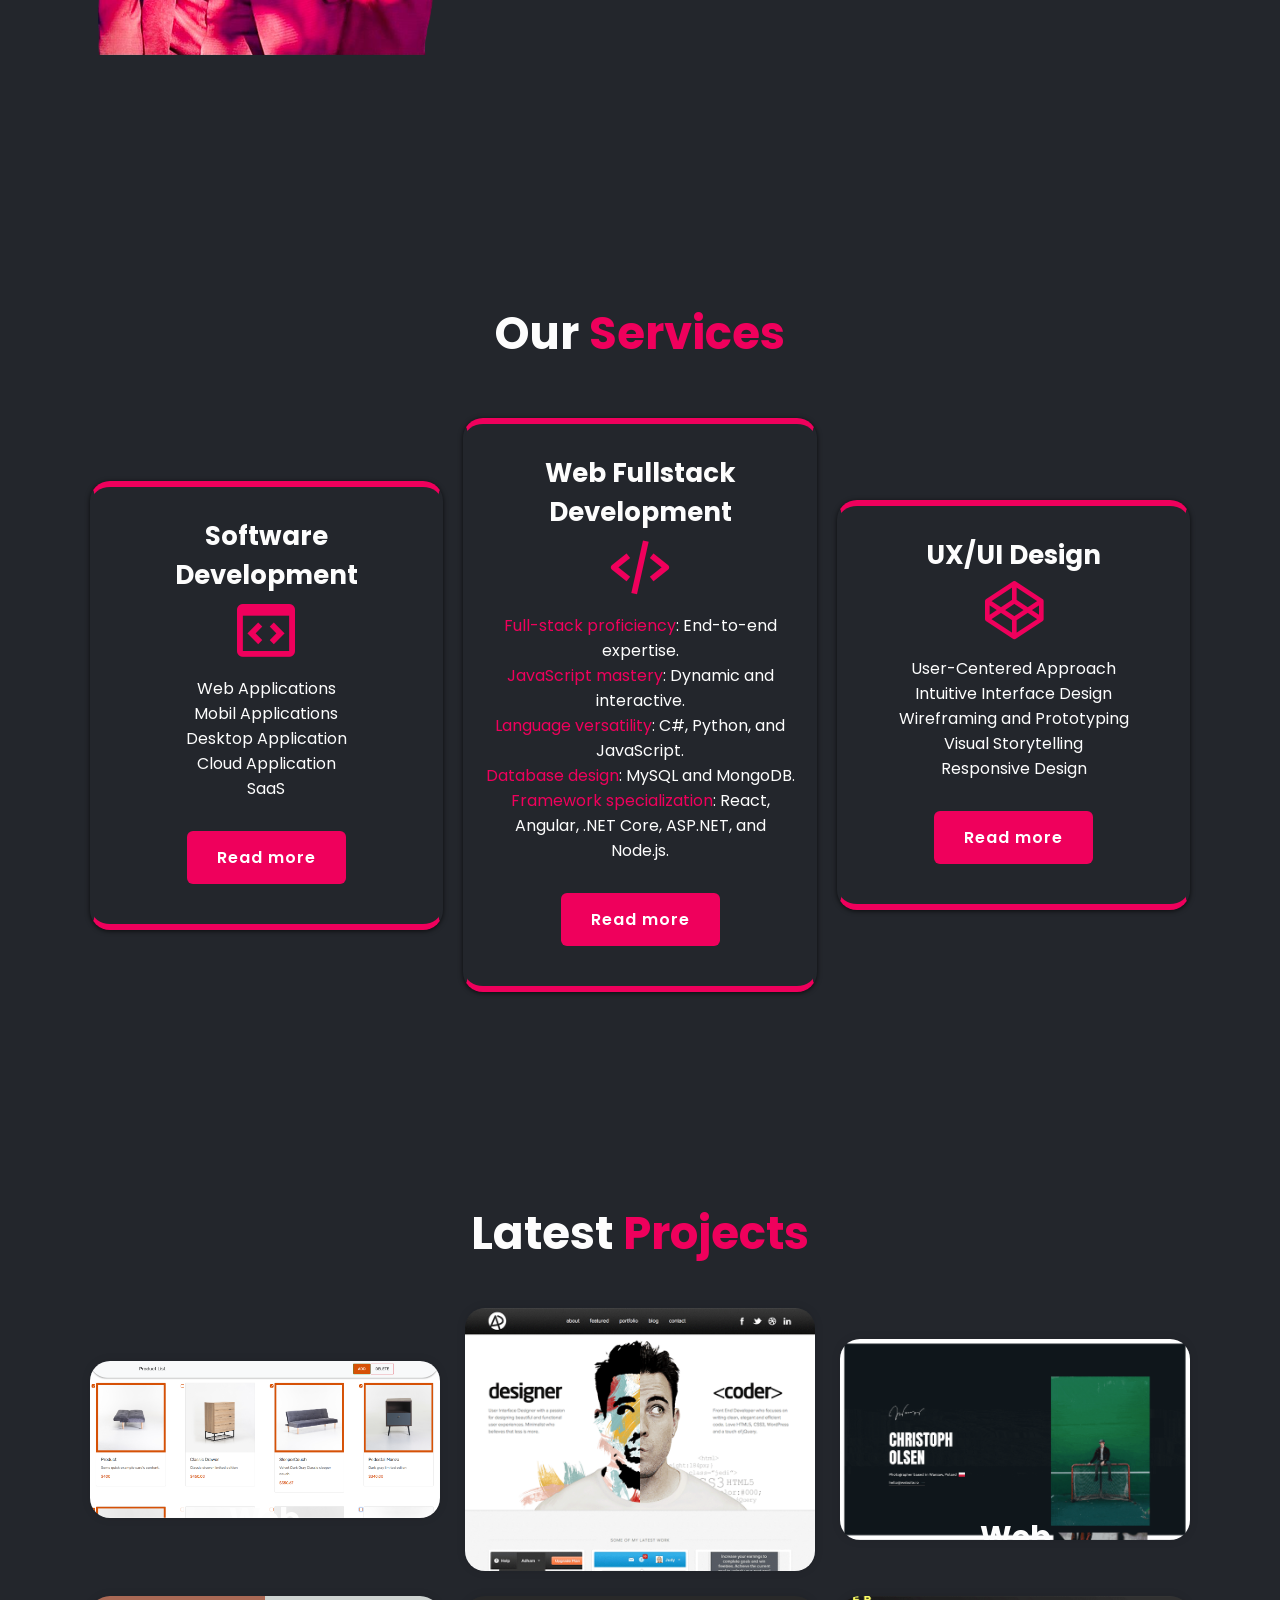
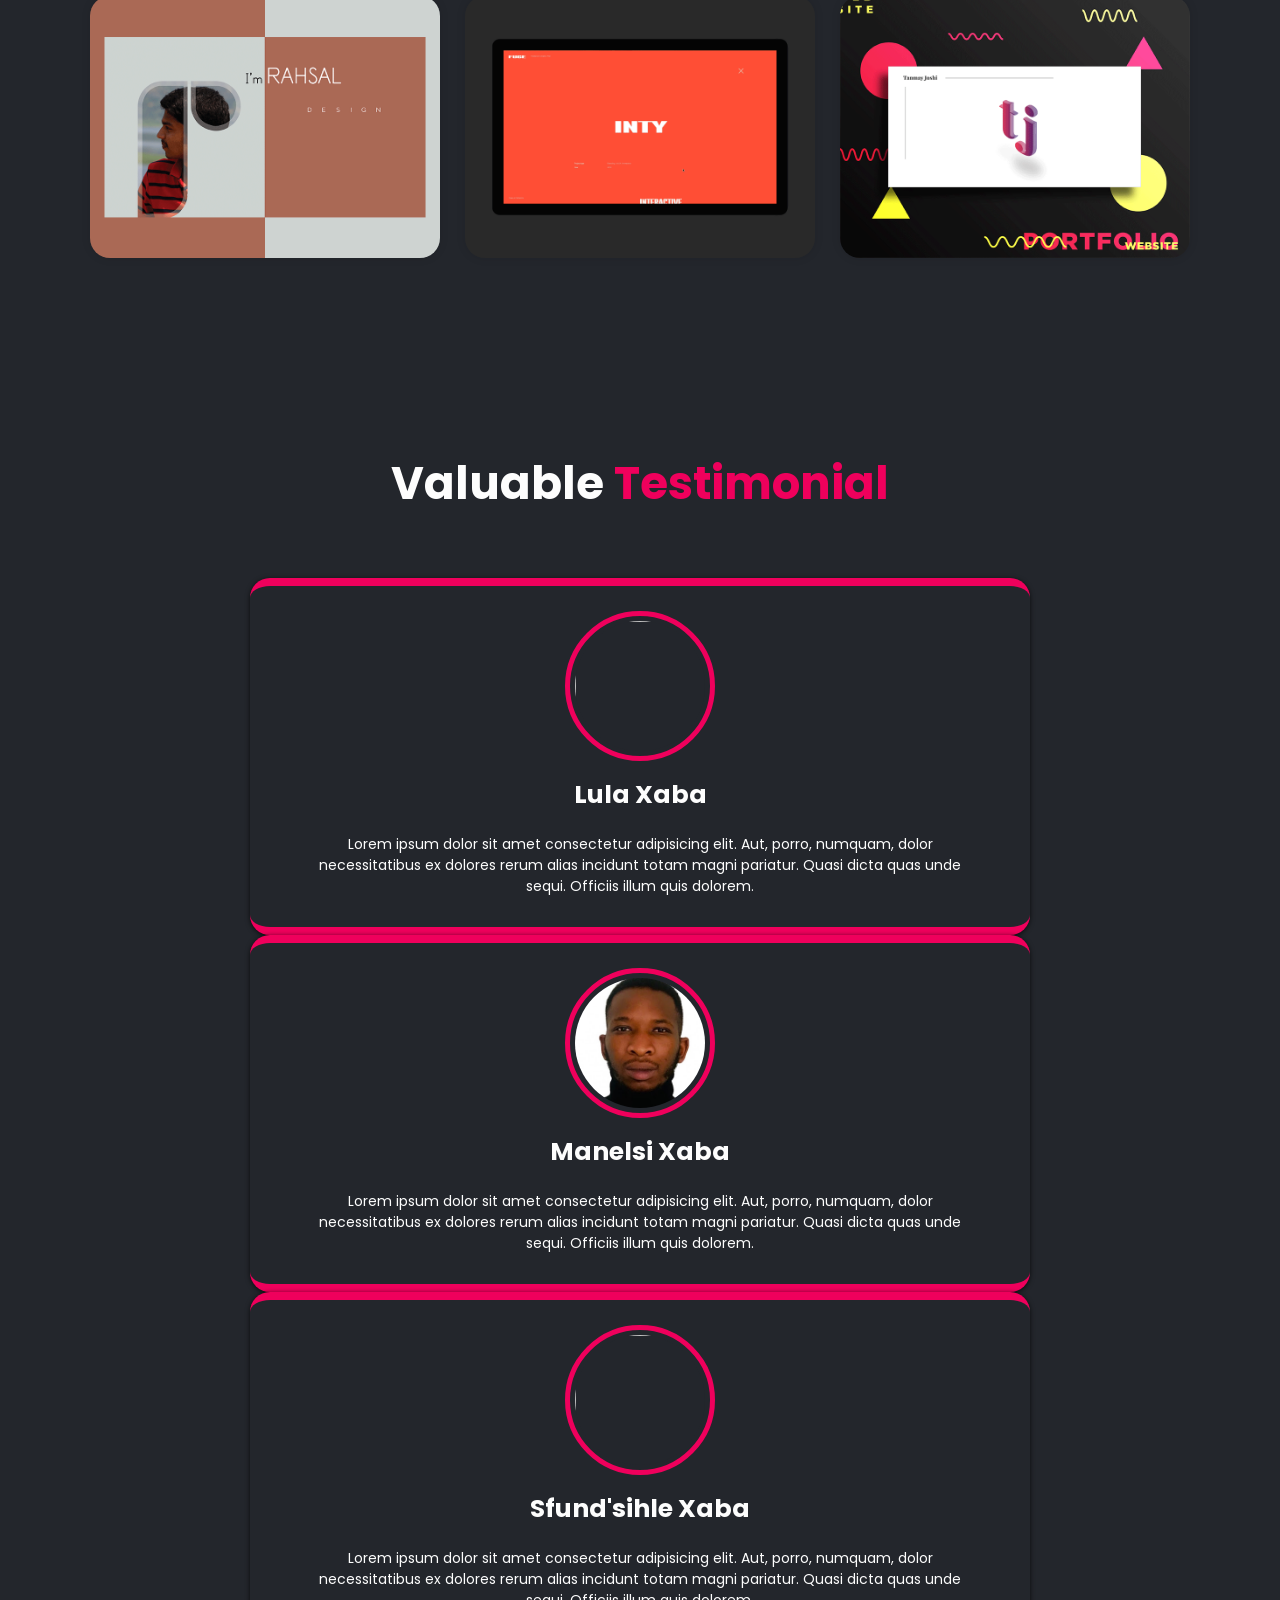
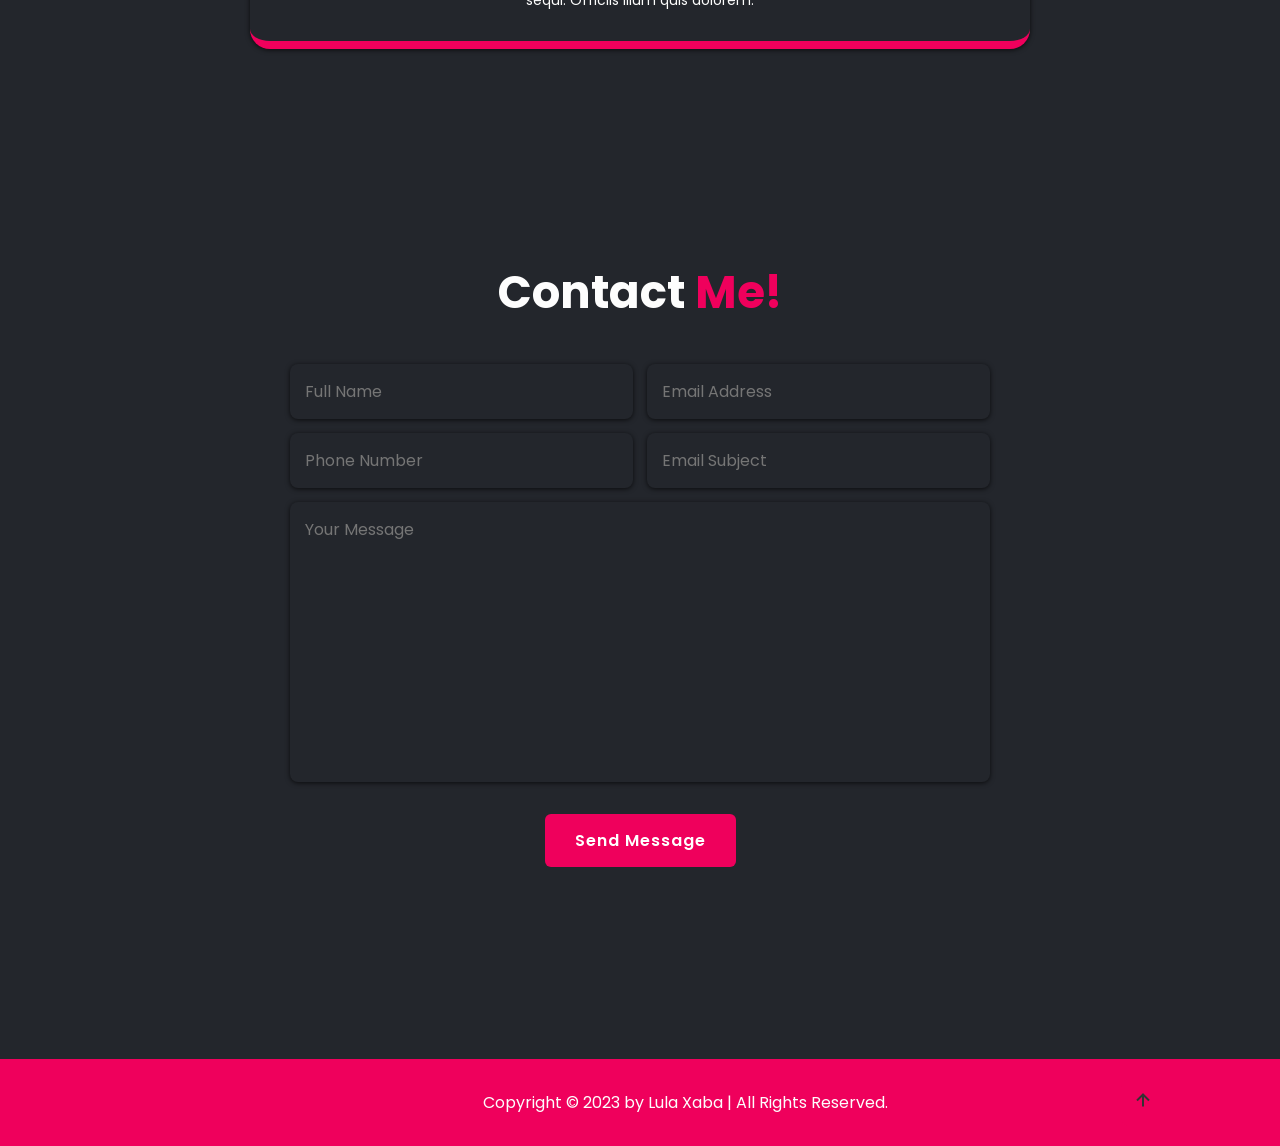
==== commit af83ddea: "Update index.html" ====
--- a/LulaPortfolio-11/index.html
+++ b/LulaPortfolio-11/index.html
@@ -161,7 +161,7 @@
           <img src="IMG/Capture11.PNG" alt="">
           <div class="portfolio-layer">
             <h4>Web Development</h4>
-            <p>Durban University of Technology graduate in Information and Communication Technology in Application Development.</p>
+            <p>CRUD Web Application for Ecom Shop.</p>
             <a href="https://lulaxaba.github.io/LulaPortfolio-11/#home"><i class='bx bx-link-external'></i></a>
             <a href="#"><i class="bx bxl-github"></i></a>
           </div>
@@ -173,7 +173,7 @@
            <h4>Web Development</h4>
            <p>Durban University of Technology graduate in Information and Communication Technology in Application Development.</p>
            <a href="#"><i class='bx bx-link-external'></i></a>
-           <a href="#"><i class="bx bxl-github"></i></a>
+           <a href="https://github.com/LulaXaba/ProductAdmin"><i class="bx bxl-github"></i></a>
          </div>
        </div>
    
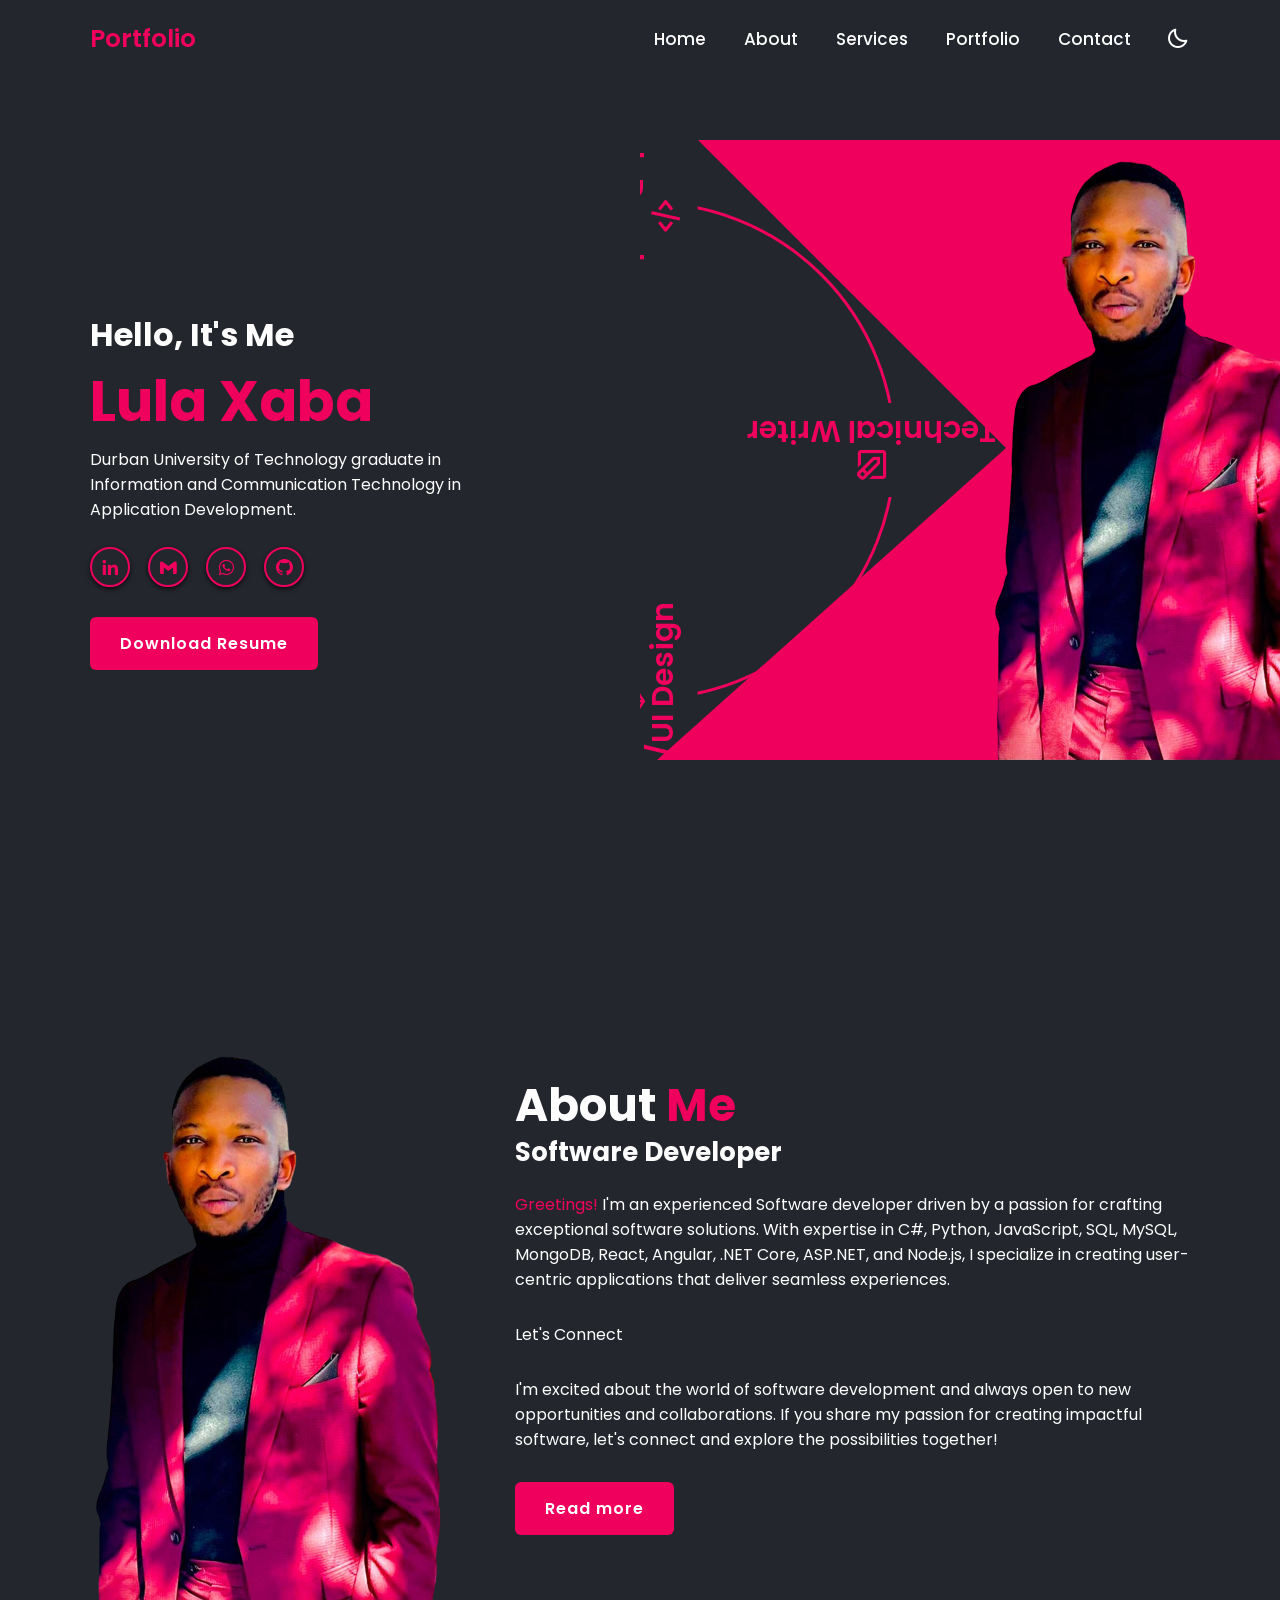
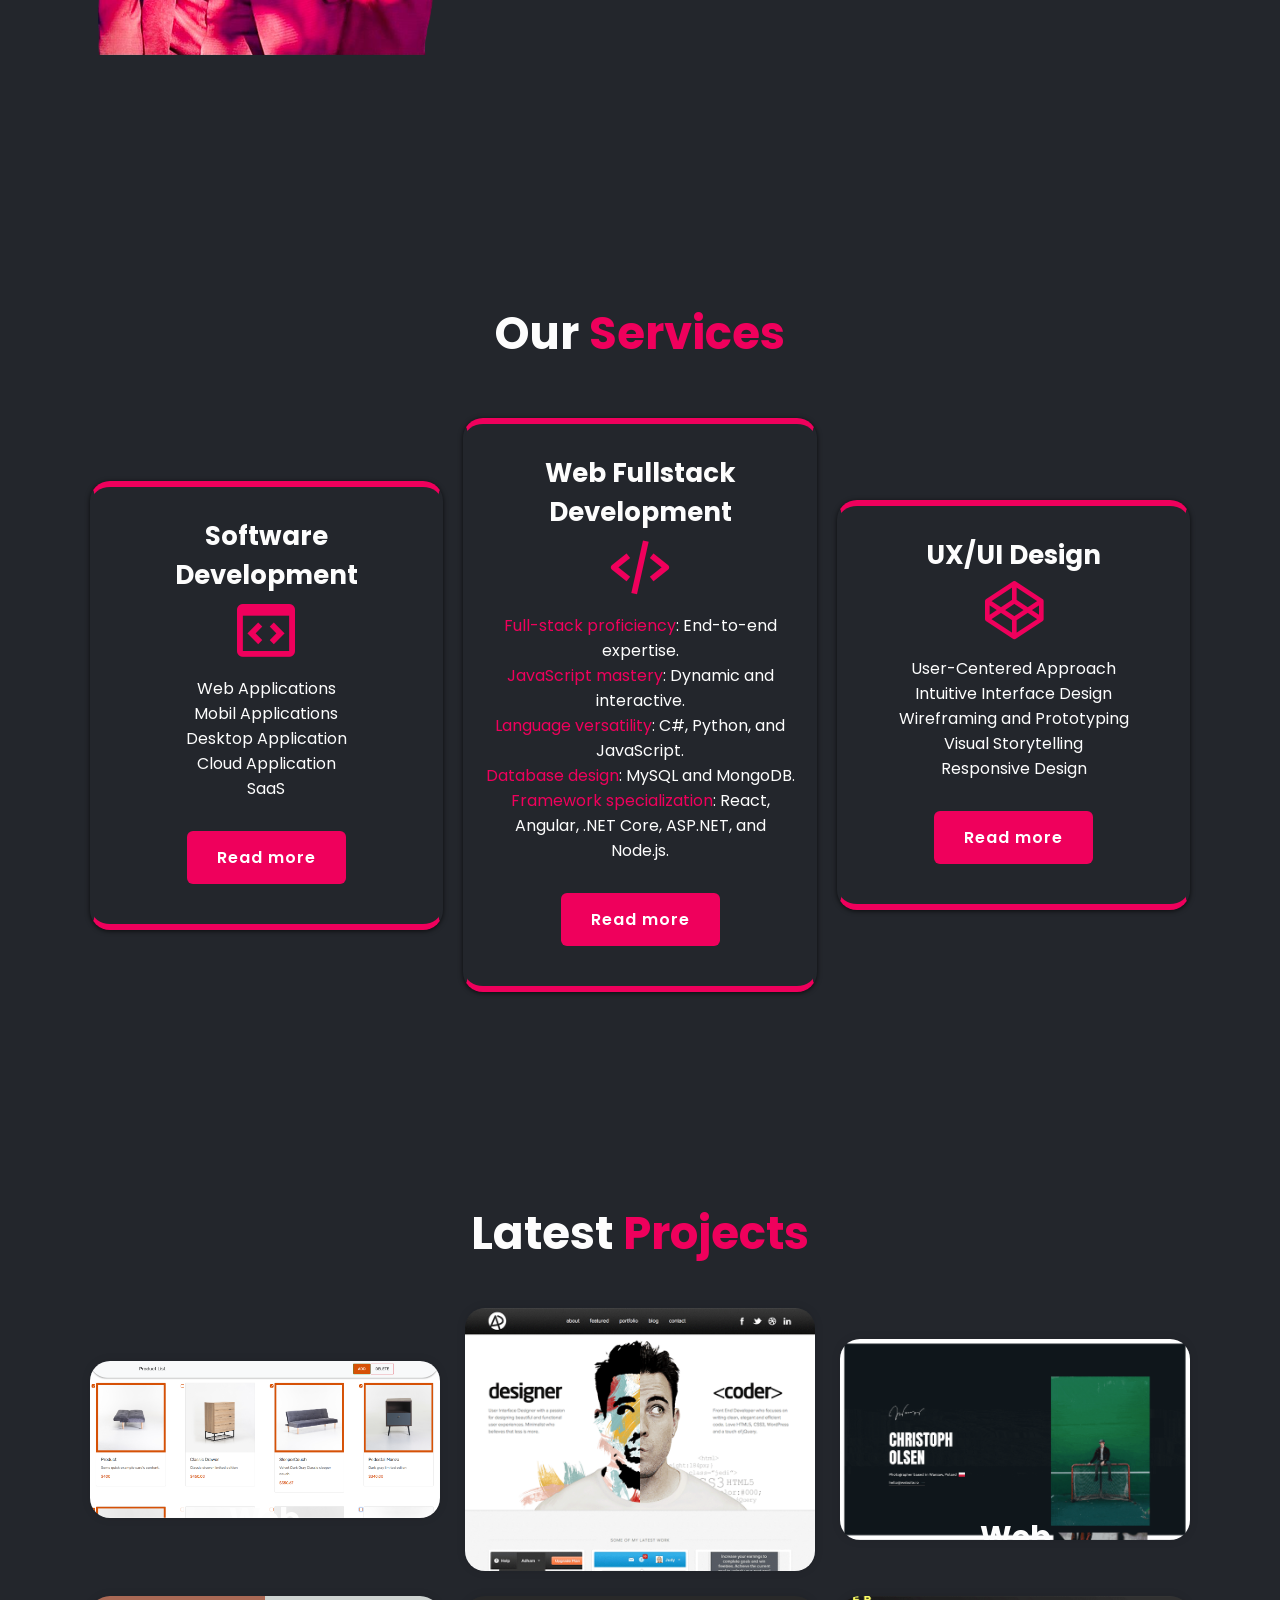
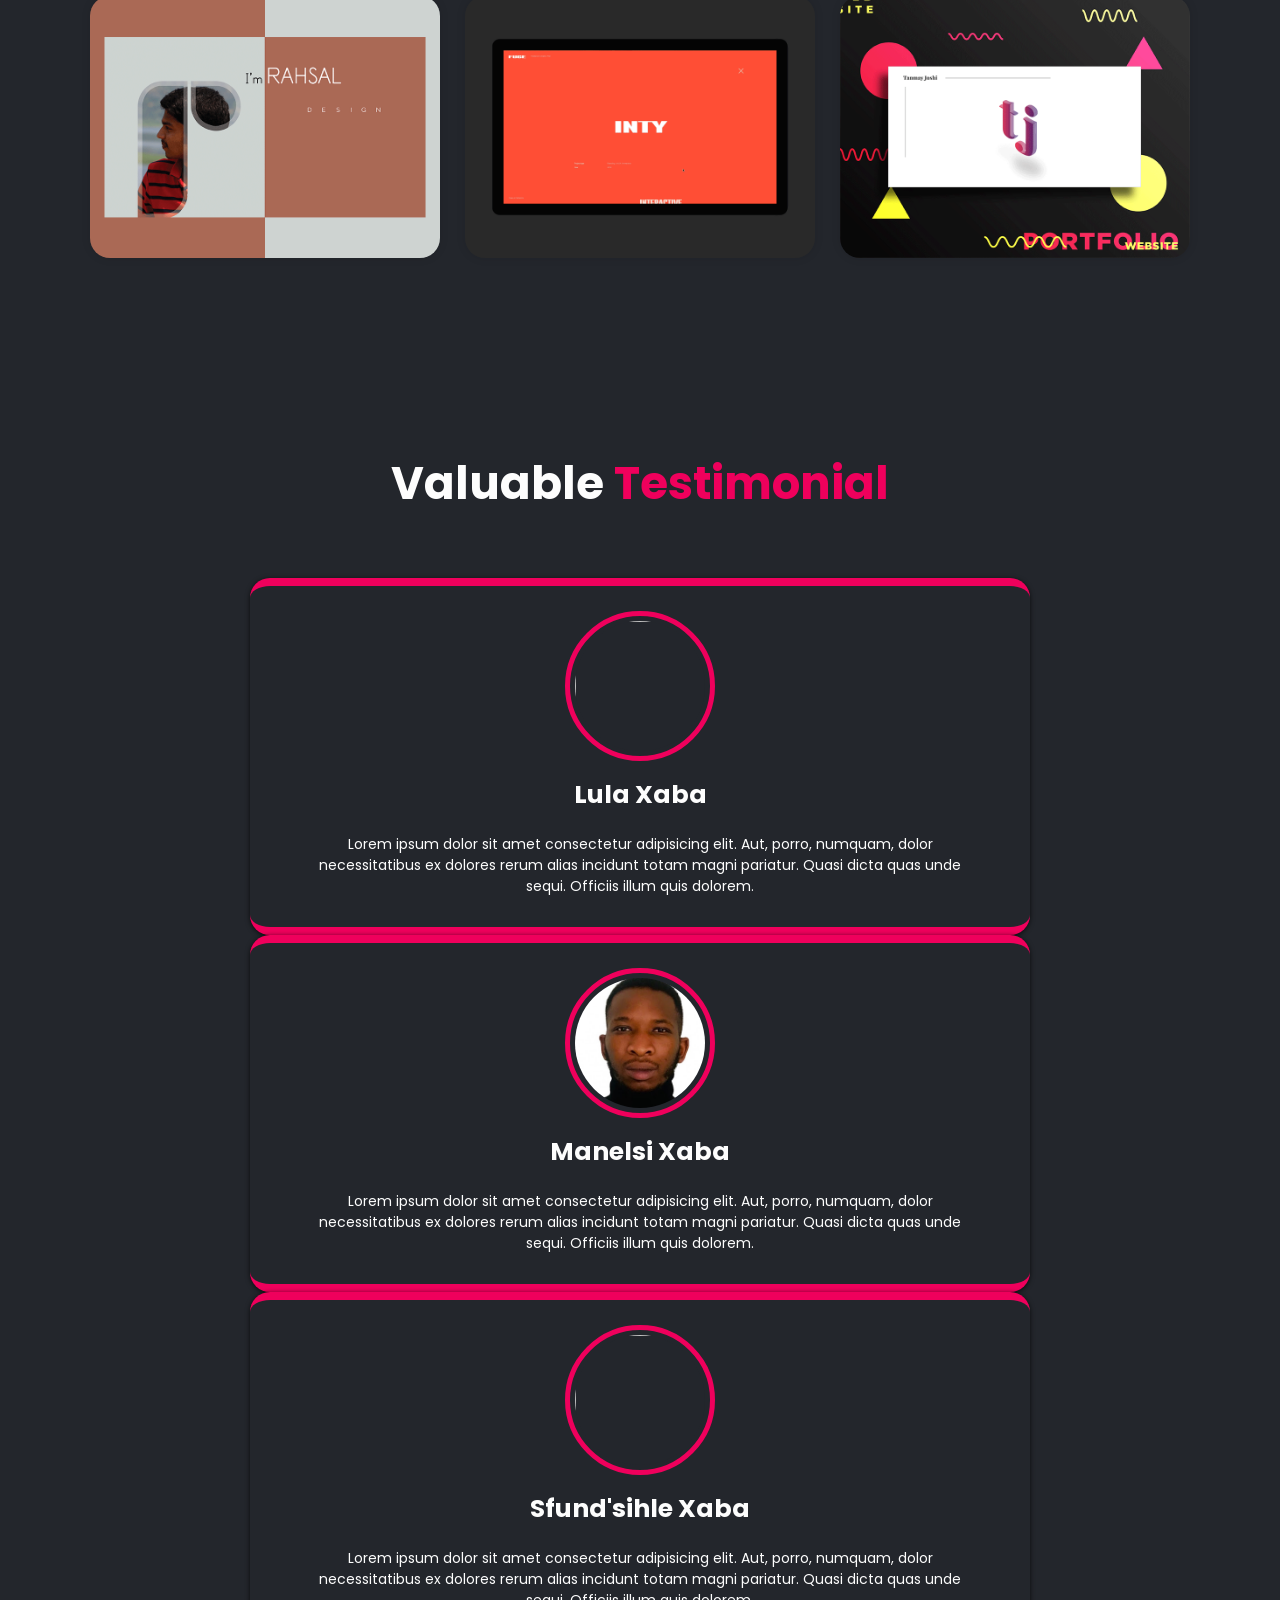
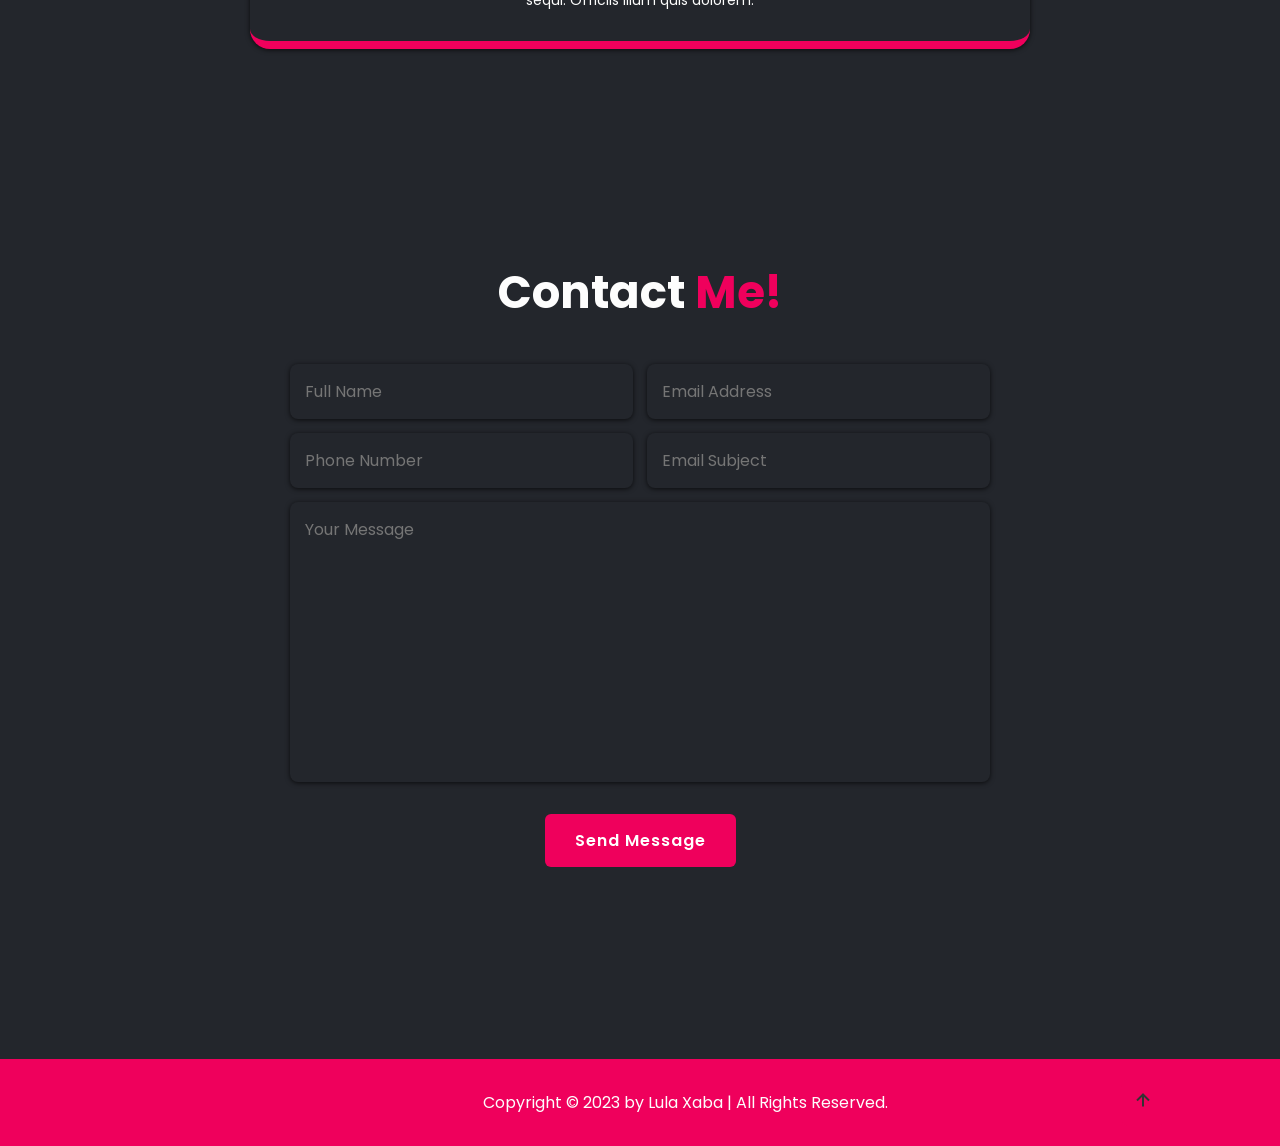
==== commit d4a412a2: "Update index.html" ====
--- a/LulaPortfolio-11/index.html
+++ b/LulaPortfolio-11/index.html
@@ -163,7 +163,7 @@
             <h4>Web Development</h4>
             <p>CRUD Web Application for Ecom Shop.</p>
             <a href="https://lulaxaba.github.io/LulaPortfolio-11/#home"><i class='bx bx-link-external'></i></a>
-            <a href="#"><i class="bx bxl-github"></i></a>
+            <a href="https://github.com/LulaXaba/LulaXaba.github.io/tree/main/AdmProduct-main/AdmProduct-main"><i class="bx bxl-github"></i></a>
           </div>
        </div>
     
